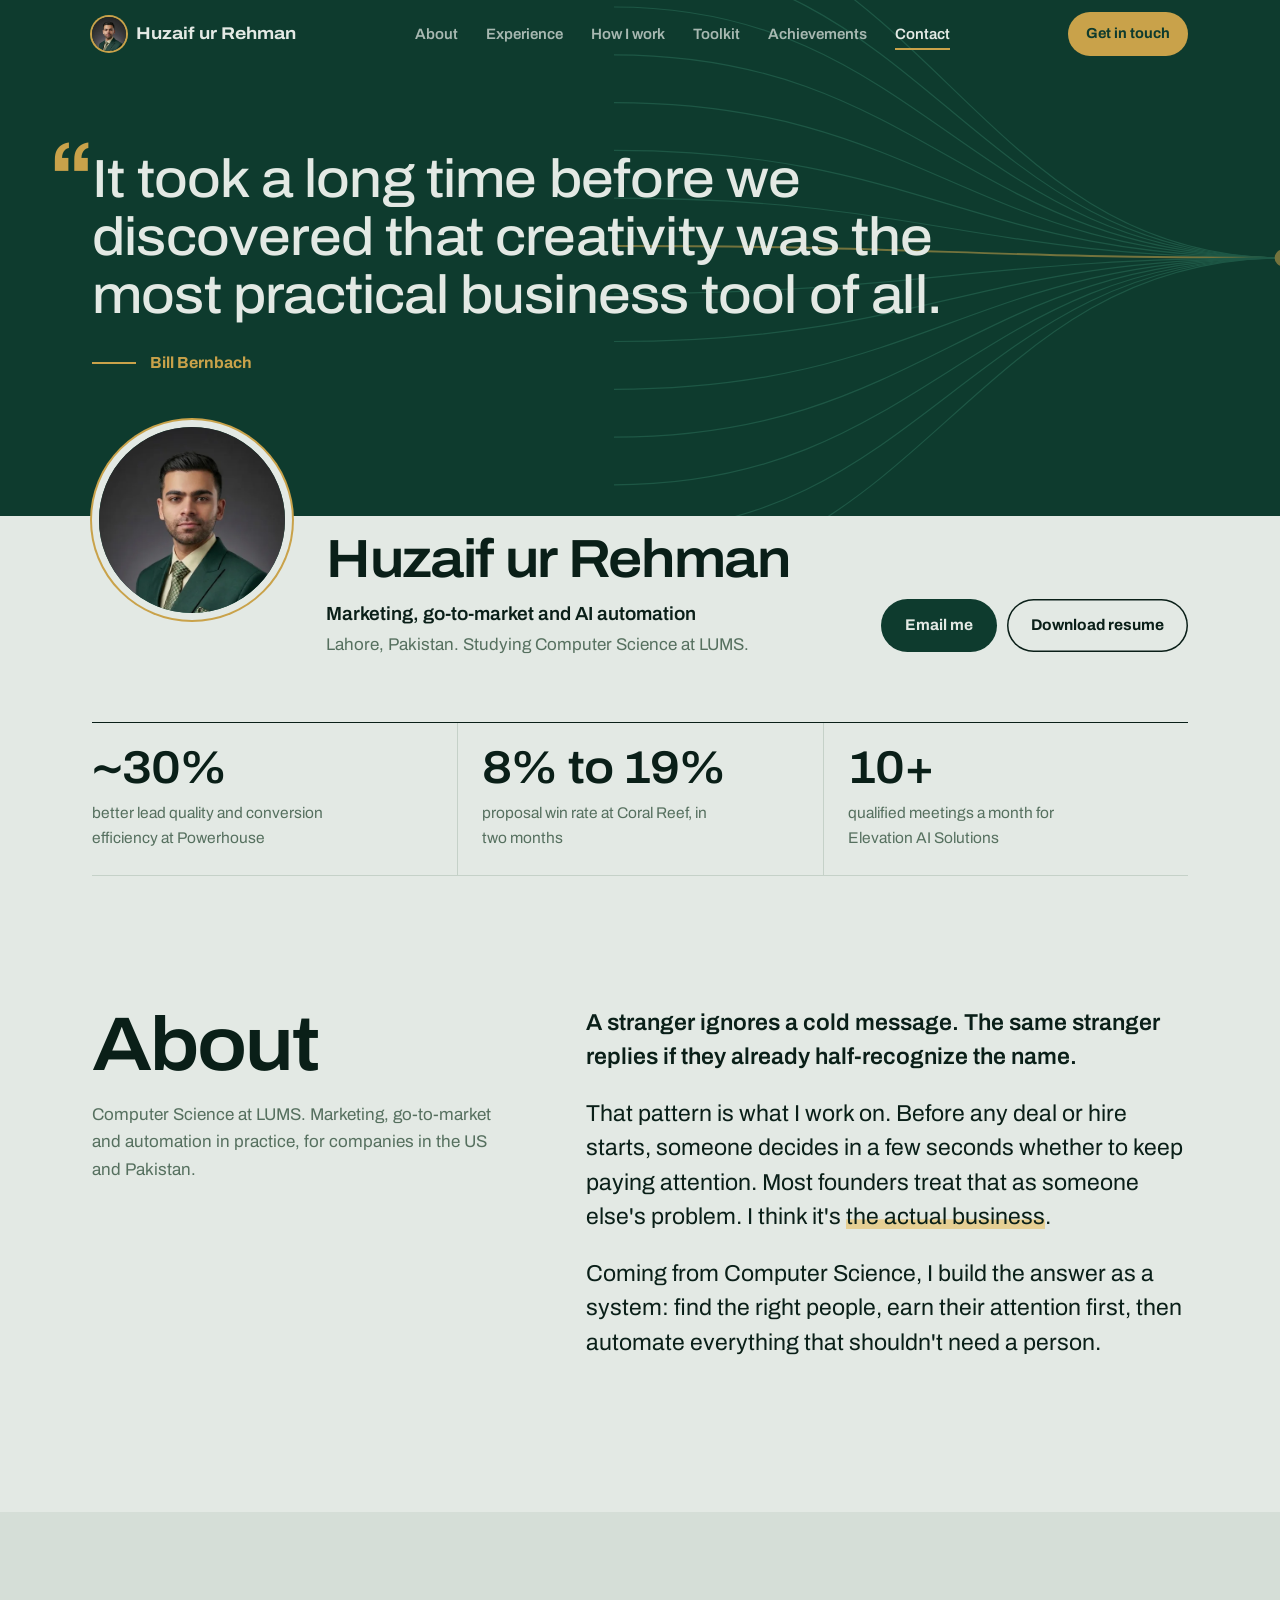
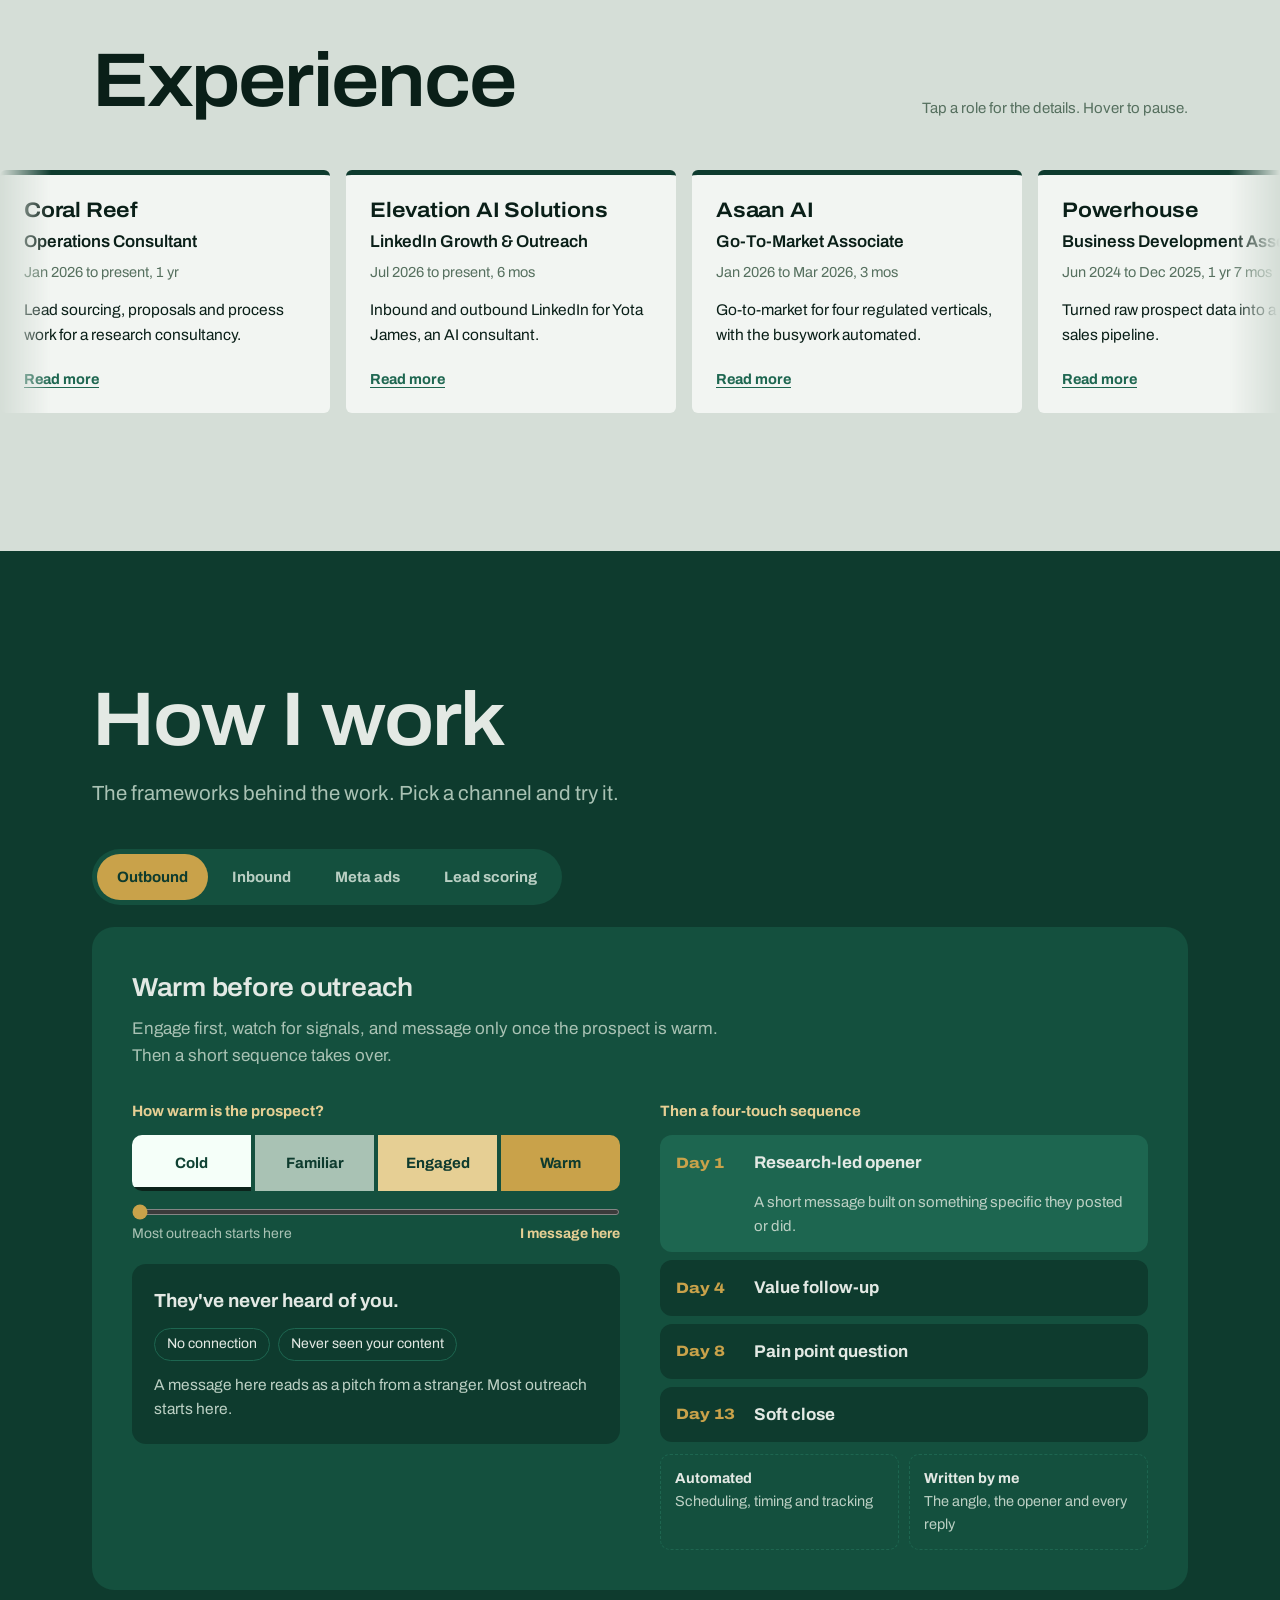
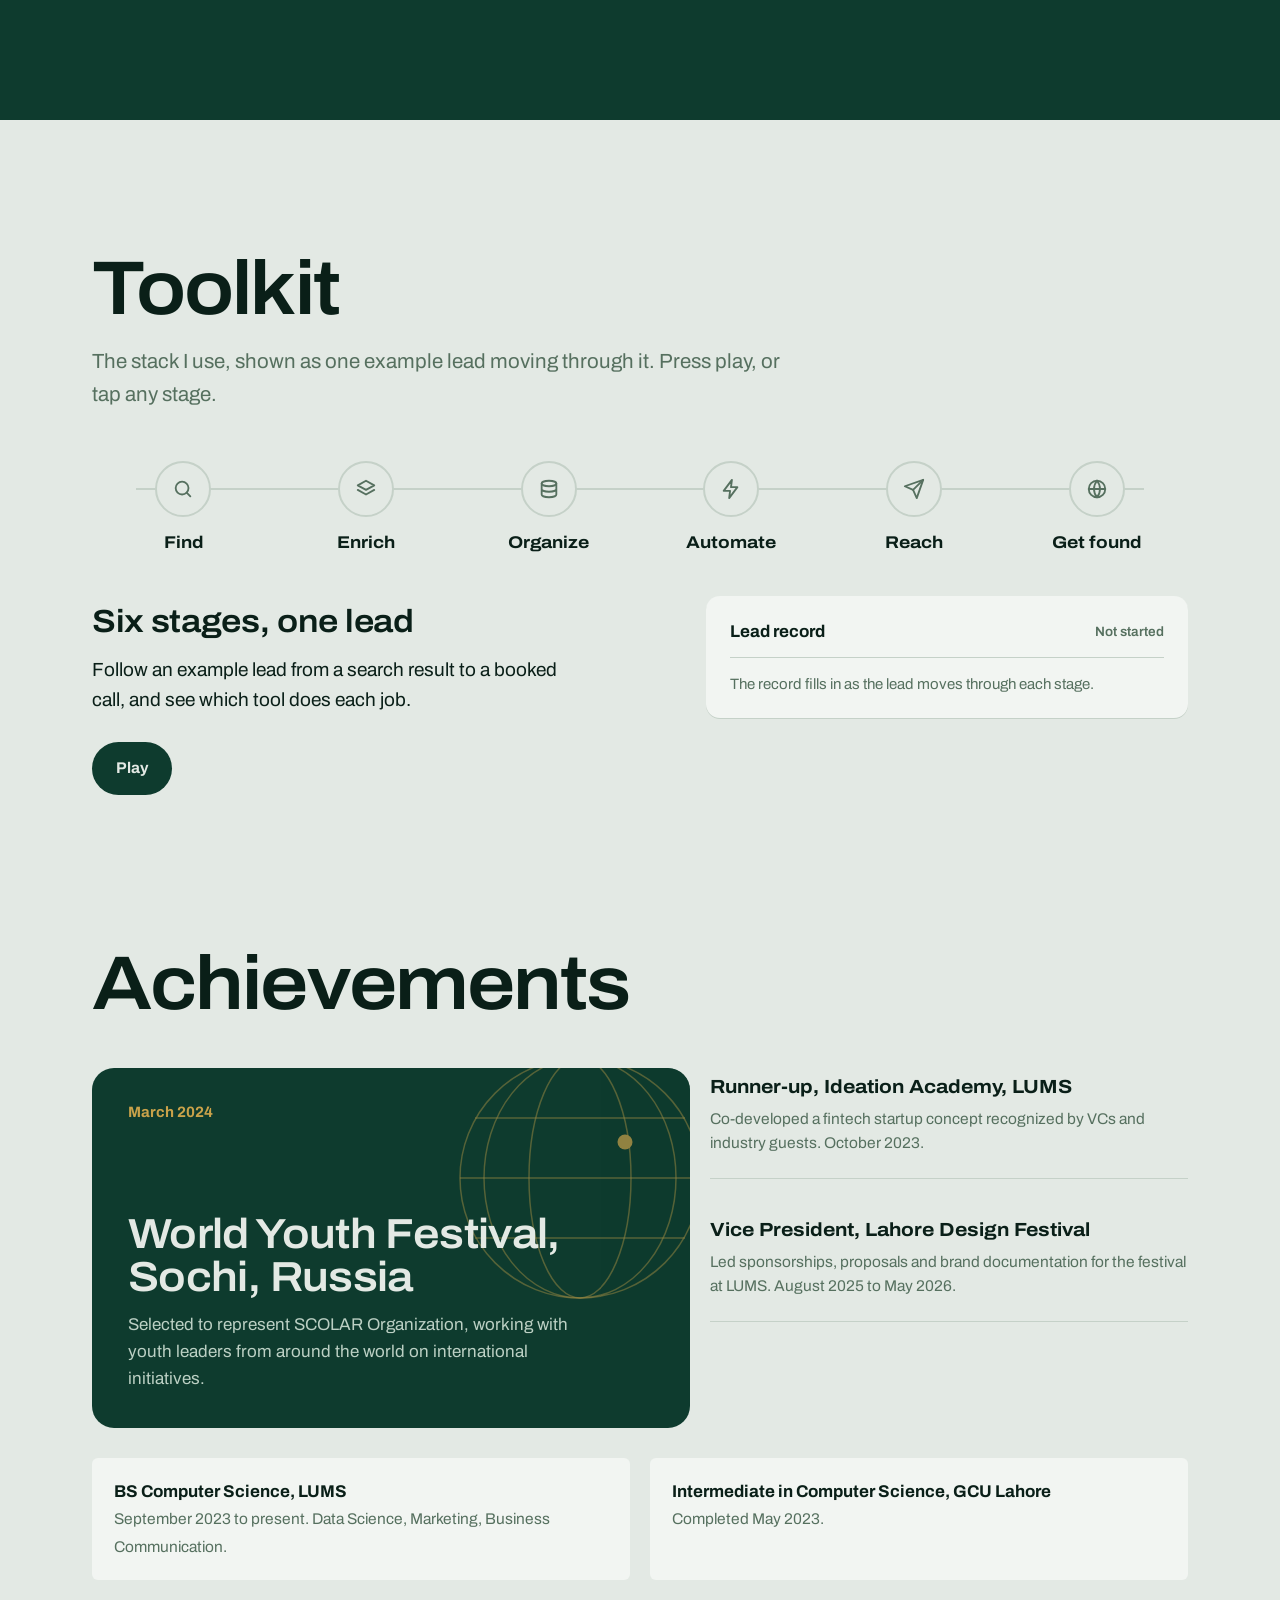
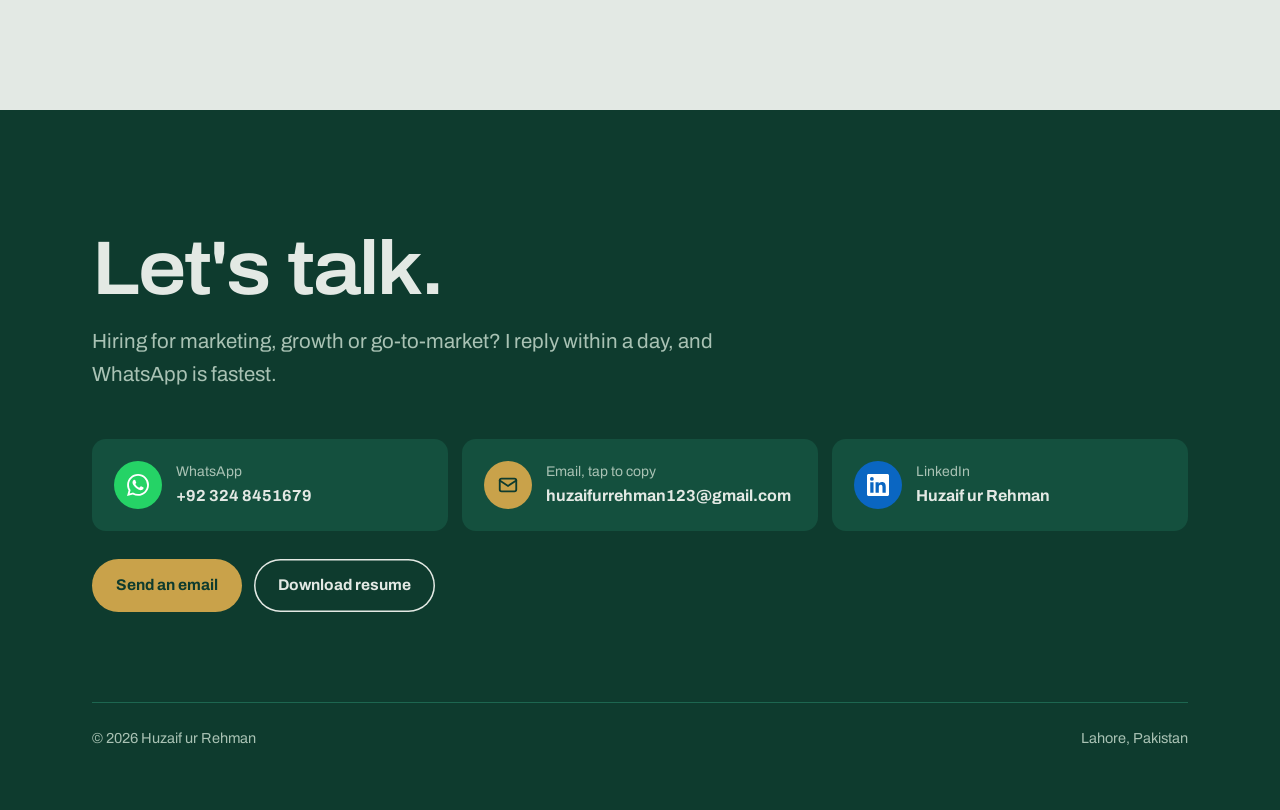
==== index.html @ 82f16cc7 "Softer headings, wider photo crop with full-size view, name the client Co-Authored-By: Claude Opus 5" ====
<!DOCTYPE html>
<html lang="en">
<head>
<meta charset="utf-8">
<meta name="viewport" content="width=device-width,initial-scale=1">
<title>Huzaif ur Rehman | Marketing, go-to-market and AI automation</title>
<meta name="description" content="Huzaif ur Rehman works on marketing, go-to-market and AI automation: outbound and inbound LinkedIn, Meta ads, lead scoring and pipelines with Apollo, Salesforce, n8n and GoHighLevel. CS student at LUMS.">
<meta name="author" content="Huzaif ur Rehman">
<meta name="robots" content="index,follow,max-image-preview:large">
<meta name="theme-color" content="#0e3b2e">
<link rel="canonical" href="https://huzaifurrehman.vercel.app/">
<meta property="og:type" content="profile">
<meta property="og:url" content="https://huzaifurrehman.vercel.app/">
<meta property="og:title" content="Huzaif ur Rehman | Marketing, go-to-market and AI automation">
<meta property="og:description" content="I find the gaps in how companies win attention, then build the systems and automations that close them.">
<meta property="og:image" content="https://huzaifurrehman.vercel.app/assets/og.jpg">
<meta property="og:image:width" content="1200"><meta property="og:image:height" content="630">
<meta name="twitter:card" content="summary_large_image">
<link rel="icon" href="assets/favicon.png">
<link rel="apple-touch-icon" href="assets/favicon.png">
<link rel="preload" href="assets/fonts/archivo.woff2" as="font" type="font/woff2" crossorigin>
<link rel="stylesheet" href="assets/site.css?v=387828">
<script type="application/ld+json">{"@context":"https://schema.org","@graph":[{"@type":"Person","@id":"https://huzaifurrehman.vercel.app/#me","name":"Huzaif ur Rehman","url":"https://huzaifurrehman.vercel.app/","image":"https://huzaifurrehman.vercel.app/assets/photo.webp","jobTitle":"Marketing and go-to-market","description":"Marketing, go-to-market and AI automation: outbound and inbound LinkedIn, Meta ads, lead scoring and pipeline automation.","email":"mailto:huzaifurrehman123@gmail.com","telephone":"+923248451679","address":{"@type":"PostalAddress","addressLocality":"Lahore","addressCountry":"PK"},"alumniOf":[{"@type":"CollegeOrUniversity","name":"Lahore University of Management Sciences (LUMS)"},{"@type":"CollegeOrUniversity","name":"Government College University, Lahore"}],"knowsAbout":["Go-to-market strategy","Demand generation","Lead generation","Lead scoring","ICP definition","Marketing automation","n8n","Salesforce","Apollo","GoHighLevel","LinkedIn Sales Navigator","Meta Ads","SEO","Generative engine optimization"],"sameAs":["https://www.linkedin.com/in/huzaif-ur-rehman-633692287"]},{"@type":"ProfilePage","@id":"https://huzaifurrehman.vercel.app/#page","url":"https://huzaifurrehman.vercel.app/","name":"Huzaif ur Rehman | Marketing, go-to-market and AI automation","mainEntity":{"@id":"https://huzaifurrehman.vercel.app/#me"}}]}</script>
</head>
<body>

<nav class="nav" id="nav">
  <div class="wrap">
    <a href="#top" class="me"><img src="assets/photo.webp" width="34" height="34" alt="">Huzaif ur Rehman</a>
    <ul id="menu">
      <li><a href="#about">About</a></li>
      <li><a href="#experience">Experience</a></li>
      <li><a href="#how">How I work</a></li>
      <li><a href="#toolkit">Toolkit</a></li>
      <li><a href="#achievements">Achievements</a></li>
      <li><a href="#contact">Contact</a></li>
    </ul>
    <a class="btn b-brass ncta" href="#contact">Get in touch</a>
    <button class="burger" id="burger" aria-label="Open menu" aria-expanded="false"><i></i><i></i><i></i></button>
  </div>
</nav>

<header id="top">
  <div class="band">
    <svg class="lines" viewBox="0 0 600 600" preserveAspectRatio="xMaxYMid slice" aria-hidden="true"><path d="M0 10 C 260 10, 300 300, 560 300" stroke="#2b6f59" stroke-width="1" fill="none"/><path d="M0 50 C 260 50, 300 300, 560 300" stroke="#2b6f59" stroke-width="1" fill="none"/><path d="M0 90 C 260 90, 300 300, 560 300" stroke="#2b6f59" stroke-width="1" fill="none"/><path d="M0 130 C 260 130, 300 300, 560 300" stroke="#2b6f59" stroke-width="1" fill="none"/><path d="M0 170 C 260 170, 300 300, 560 300" stroke="#2b6f59" stroke-width="1" fill="none"/><path d="M0 210 C 260 210, 300 300, 560 300" stroke="#2b6f59" stroke-width="1" fill="none"/><path d="M0 250 C 260 250, 300 300, 560 300" stroke="#2b6f59" stroke-width="1" fill="none"/><path d="M0 290 C 260 290, 300 300, 560 300" stroke="#c9a24a" stroke-width="1.6" fill="none"/><path d="M0 330 C 260 330, 300 300, 560 300" stroke="#2b6f59" stroke-width="1" fill="none"/><path d="M0 370 C 260 370, 300 300, 560 300" stroke="#2b6f59" stroke-width="1" fill="none"/><path d="M0 410 C 260 410, 300 300, 560 300" stroke="#2b6f59" stroke-width="1" fill="none"/><path d="M0 450 C 260 450, 300 300, 560 300" stroke="#2b6f59" stroke-width="1" fill="none"/><path d="M0 490 C 260 490, 300 300, 560 300" stroke="#2b6f59" stroke-width="1" fill="none"/><path d="M0 530 C 260 530, 300 300, 560 300" stroke="#2b6f59" stroke-width="1" fill="none"/><path d="M0 570 C 260 570, 300 300, 560 300" stroke="#2b6f59" stroke-width="1" fill="none"/><circle cx="560" cy="300" r="7" fill="#c9a24a"/></svg>
    <div class="wrap">
      <blockquote class="quote load"><span class="mk" aria-hidden="true">&ldquo;</span><p>It took a long time before we discovered that creativity was the most practical business tool of all.</p><cite>Bill Bernbach</cite></blockquote>
    </div>
  </div>
  <div class="wrap">
    <div class="who">
      <button class="ph load l2" id="phBtn" aria-label="View full photo"><img src="assets/photo.webp" width="200" height="200" alt="Huzaif ur Rehman" fetchpriority="high"></button>
      <div class="id load l3">
        <h1 class="wide">Huzaif ur Rehman</h1>
        <div class="role">Marketing, go-to-market and AI automation</div>
        <div class="loc">Lahore, Pakistan. Studying Computer Science at LUMS.</div>
      </div>
      <div class="act load l4">
        <a class="btn b-green" href="#contact">Email me</a>
        <a class="btn b-line" href="assets/Huzaif_ur_Rehman_Resume.pdf" target="_blank" rel="noopener">Download resume</a>
      </div>
    </div>
    <div class="proof load l4">
      <div><b>~30%</b><span>better lead quality and conversion efficiency at Powerhouse</span></div>
      <div><b>8% to 19%</b><span>proposal win rate at Coral Reef, in two months</span></div>
      <div><b>10+</b><span>qualified meetings a month for Elevation AI Solutions</span></div>
    </div>
  </div>
</header>

<section class="sec" id="about">
  <div class="wrap about">
    <div>
      <h2 class="wide">About</h2>
      <p class="bg">Computer Science at LUMS. Marketing, go-to-market and automation in practice, for companies in the US and Pakistan.</p>
    </div>
    <div class="txt">
      <p>A stranger ignores a cold message. The same stranger replies if they already half-recognize the name.</p>
      <p>That pattern is what I work on. Before any deal or hire starts, someone decides in a few seconds whether to keep paying attention. Most founders treat that as someone else's problem. I think it's <mark>the actual business</mark>.</p>
      <p>Coming from Computer Science, I build the answer as a system: find the right people, earn their attention first, then automate everything that shouldn't need a person.</p>
    </div>
  </div>
</section>

<section class="sec" id="experience" style="background:var(--mint2)">
  <div class="wrap exhead">
    <h2 class="wide">Experience</h2>
    <p class="hint">Tap a role for the details. Hover to pause.</p>
  </div>
  <div class="rail" id="rail"><div class="track"><!--gen:roles--><button class="job" data-role="coral"><span class="org">Coral Reef</span><span class="r">Operations Consultant</span><span class="d">Jan 2026 to present</span><p>Lead sourcing, proposals and process work for a research consultancy.</p><span class="open">Read more</span></button><button class="job" data-role="yota"><span class="org">Elevation AI Solutions</span><span class="r">LinkedIn Growth &amp; Outreach</span><span class="d">Jul 2026 to present</span><p>Inbound and outbound LinkedIn for Yota James, an AI consultant.</p><span class="open">Read more</span></button><button class="job" data-role="asaan"><span class="org">Asaan AI</span><span class="r">Go-To-Market Associate</span><span class="d">Jan 2026 to Mar 2026</span><p>Go-to-market for four regulated verticals, with the busywork automated.</p><span class="open">Read more</span></button><button class="job" data-role="powerhouse"><span class="org">Powerhouse</span><span class="r">Business Development Associate</span><span class="d">Jun 2024 to Dec 2025</span><p>Turned raw prospect data into a qualified sales pipeline.</p><span class="open">Read more</span></button><button class="job" data-role="maped"><span class="org">MAPED_PK</span><span class="r">Social Media &amp; Meta Ads</span><span class="d">Jul 2025 to Dec 2025</span><p>Content, social profiles and Meta ads for an education consultancy.</p><span class="open">Read more</span></button><!--/gen:roles--></div></div>
</section>

<section class="sec how" id="how">
  <div class="wrap">
    <h2 class="wide">How I work</h2>
    <p class="lead">The frameworks behind the work. Pick a channel and try it.</p>
    <div class="modes" role="tablist" id="modes">
      <button role="tab" aria-selected="true" data-p="out">Outbound</button>
      <button role="tab" aria-selected="false" data-p="in">Inbound</button>
      <button role="tab" aria-selected="false" data-p="ads">Meta ads</button>
      <button role="tab" aria-selected="false" data-p="score">Lead scoring</button>
    </div>
    <div class="stage">
      <div class="pane on" id="p-out" role="tabpanel">
        <h3>Warm before outreach</h3>
        <p class="intro">Engage first, watch for signals, and message only once the prospect is warm. Then a short sequence takes over.</p>
        <div class="cols">
          <div>
            <div class="lbl">How warm is the prospect?</div>
            <div class="temp" id="temp"></div>
            <input type="range" min="0" max="3" step="1" value="0" id="tempR" aria-label="Prospect temperature">
            <div class="scale"><span>Most outreach starts here</span><b>I message here</b></div>
            <div class="box" id="tempBox" style="margin-top:18px"></div>
          </div>
          <div>
            <div class="lbl">Then a four-touch sequence</div>
            <div class="seq" id="seq"></div>
            <div class="split"><div><b>Automated</b>Scheduling, timing and tracking</div><div><b>Written by me</b>The angle, the opener and every reply</div></div>
          </div>
        </div>
      </div>
      <div class="pane" id="p-in" role="tabpanel">
        <h3>Content that does a job</h3>
        <p class="intro">Every post names a problem, proves expertise or shows a result, and moves a reader one step closer to a conversation.</p>
        <div class="cols">
          <div>
            <div class="lbl">The weekly content mix</div>
            <div class="mix"><div class="donut" id="donut"></div><div class="legend" id="legend"></div></div>
            <div class="box" id="mixBox" style="margin-top:18px"></div>
          </div>
          <div>
            <div class="lbl">Where each post moves people</div>
            <div class="funnel" id="funnel"></div>
            <div class="box" id="funBox" style="margin-top:18px"></div>
          </div>
        </div>
      </div>
      <div class="pane" id="p-ads" role="tabpanel">
        <h3>A four-stage ads funnel</h3>
        <p class="intro">Each stage gets its own audience, creative and number to watch. The last stage feeds what works back into the first.</p>
        <div class="ads" id="ads"></div>
        <div class="adgrid" id="adgrid"></div>
        <p class="loopnote">AI tools write and vary the creative; the numbers decide which version gets the budget.</p>
      </div>
      <div class="pane" id="p-score" role="tabpanel">
        <h3>Score every lead before reaching out</h3>
        <p class="intro">Switch the signals on or off for a lead. The score decides what happens next, and an n8n workflow does the routing.</p>
        <div class="cols">
          <div class="sig" id="sig"></div>
          <div class="meter">
            <svg class="gauge" viewBox="0 0 260 140" aria-hidden="true"><path d="M20 130 A110 110 0 0 1 240 130" stroke="#1d6650"/><path id="gfg" class="fg" d="M20 130 A110 110 0 0 1 240 130" stroke="#c9a24a"/></svg>
            <div class="num" id="score">0</div><div class="of">out of 100</div>
            <div class="route" id="route"></div>
          </div>
        </div>
      </div>
    </div>
  </div>
</section>

<section class="sec" id="toolkit">
  <div class="wrap">
    <h2 class="wide">Toolkit</h2>
    <p class="lead">The stack I use, shown as one example lead moving through it. Press play, or tap any stage.</p>
    <div class="stack">
      <div class="line"><i id="sline"></i></div><div class="dot" id="sdot"></div>
      <div class="nodes" id="nodes"></div>
    </div>
    <div class="tkpanel">
      <div class="tkinfo" id="tkinfo"></div>
      <div class="record" aria-live="polite"><div class="h">Lead record <span id="rstep">Not started</span></div><div id="rec"></div></div>
    </div>
  </div>
</section>

<section class="sec" id="achievements" style="padding-top:20px">
  <div class="wrap">
    <h2 class="wide">Achievements</h2>
    <div class="ach">
      <div class="wyf">
        <svg viewBox="0 0 200 200" aria-hidden="true"><g fill="none" stroke="#c9a24a" stroke-opacity=".55"><circle cx="100" cy="100" r="80"/><ellipse cx="100" cy="100" rx="34" ry="80"/><ellipse cx="100" cy="100" rx="64" ry="80"/><path d="M20 100h160M30 60h140M30 140h140"/></g><circle cx="130" cy="76" r="5" fill="#c9a24a"/></svg>
        <small>March 2024</small>
        <h3>World Youth Festival, Sochi, Russia</h3>
        <p>Selected to represent SCOLAR Organization, working with youth leaders from around the world on international initiatives.</p>
      </div>
      <div class="alist">
        <div><b>Runner-up, Ideation Academy, LUMS</b><span>Co-developed a fintech startup concept recognized by VCs and industry guests. October 2023.</span></div>
        <div><b>Vice President, Lahore Design Festival</b><span>Led sponsorships, proposals and brand documentation for the festival at LUMS. August 2025 to May 2026.</span></div>
      </div>
    </div>
    <div class="edu">
      <div><b>BS Computer Science, LUMS</b><span>September 2023 to present. Data Science, Marketing, Business Communication.</span></div>
      <div><b>Intermediate in Computer Science, GCU Lahore</b><span>Completed May 2023.</span></div>
    </div>
  </div>
</section>

<section class="contact" id="contact">
  <div class="wrap">
    <h2 class="wide">Let's talk.</h2>
    <p class="lead">Hiring for marketing, growth or go-to-market? I reply within a day, and WhatsApp is fastest.</p>
    <div class="ways">
      <a class="way" href="https://wa.me/923248451679?text=Hi%20Huzaif%2C%20I%20came%20across%20your%20portfolio%20and%20would%20like%20to%20talk." target="_blank" rel="noopener"><div class="ic" style="background:#25D366"><svg viewBox="0 0 24 24" aria-hidden="true"><path fill="#fff" d="M17.472 14.382c-.297-.149-1.758-.867-2.03-.967-.273-.099-.471-.148-.67.15-.197.297-.767.966-.94 1.164-.173.199-.347.223-.644.075-.297-.15-1.255-.463-2.39-1.475-.883-.788-1.48-1.761-1.653-2.059-.173-.297-.018-.458.13-.606.134-.133.298-.347.446-.52.149-.174.198-.298.298-.497.099-.198.05-.371-.025-.52-.075-.149-.669-1.612-.916-2.207-.242-.579-.487-.5-.669-.51-.173-.008-.371-.01-.57-.01-.198 0-.52.074-.792.372-.272.297-1.04 1.016-1.04 2.479 0 1.462 1.065 2.875 1.213 3.074.149.198 2.096 3.2 5.077 4.487.709.306 1.262.489 1.694.625.712.227 1.36.195 1.871.118.571-.085 1.758-.719 2.006-1.413.248-.694.248-1.289.173-1.413-.074-.124-.272-.198-.57-.347m-5.421 7.403h-.004a9.87 9.87 0 01-5.031-1.378l-.361-.214-3.741.982.998-3.648-.235-.374a9.86 9.86 0 01-1.51-5.26c.001-5.45 4.436-9.884 9.888-9.884 2.64 0 5.122 1.03 6.988 2.898a9.825 9.825 0 012.893 6.994c-.003 5.45-4.437 9.884-9.885 9.884m8.413-18.297A11.815 11.815 0 0012.05 0C5.495 0 .16 5.335.157 11.892c0 2.096.547 4.142 1.588 5.945L.057 24l6.305-1.654a11.882 11.882 0 005.683 1.448h.005c6.554 0 11.89-5.335 11.893-11.893a11.821 11.821 0 00-3.48-8.413Z"/></svg></div><div><span>WhatsApp</span><b>+92 324 8451679</b></div></a>
      <button class="way" id="copyEmail"><div class="ic" style="background:var(--brass)"><svg viewBox="0 0 24 24" fill="none" stroke="#0e3b2e" stroke-width="2" stroke-linecap="round"><rect x="3" y="5" width="18" height="14" rx="2"/><path d="m3 7 9 6 9-6"/></svg></div><div><span>Email, tap to copy</span><b>huzaifurrehman123@gmail.com</b></div></button>
      <a class="way" href="https://www.linkedin.com/in/huzaif-ur-rehman-633692287" target="_blank" rel="noopener"><div class="ic" style="background:#0a66c2"><svg viewBox="0 0 24 24" aria-hidden="true"><path fill="#fff" d="M20.45 20.45h-3.56v-5.57c0-1.33-.02-3.04-1.85-3.04-1.85 0-2.14 1.45-2.14 2.94v5.67H9.35V9h3.41v1.56h.05c.48-.9 1.64-1.85 3.37-1.85 3.6 0 4.27 2.37 4.27 5.46v6.28zM5.34 7.43a2.06 2.06 0 1 1 0-4.13 2.06 2.06 0 0 1 0 4.13zM7.12 20.45H3.56V9h3.56v11.45zM22.22 0H1.77C.79 0 0 .77 0 1.73v20.54C0 23.23.79 24 1.77 24h20.45c.98 0 1.78-.77 1.78-1.73V1.73C24 .77 23.2 0 22.22 0z"/></svg></div><div><span>LinkedIn</span><b>Huzaif ur Rehman</b></div></a>
    </div>
    <div class="cfoot"><a class="btn b-brass" href="mailto:huzaifurrehman123@gmail.com">Send an email</a><a class="btn b-line" href="assets/Huzaif_ur_Rehman_Resume.pdf" target="_blank" rel="noopener">Download resume</a></div>
    <footer><span>&copy; <span id="yr">2026</span> Huzaif ur Rehman</span><span>Lahore, Pakistan</span></footer>
  </div>
</section>

<div class="modal" id="modal" role="dialog" aria-modal="true" aria-label="Role details"><div class="mbox"><button class="x" aria-label="Close">&times;</button><div id="mbody"></div></div></div>
<div class="lb" id="lb" role="dialog" aria-modal="true" aria-label="Photo of Huzaif ur Rehman"><button class="x" aria-label="Close photo">&times;</button><img alt="Huzaif ur Rehman" width="720" height="1191"></div>
<div class="toast" id="toast" role="status">Email copied</div>

<script src="assets/data.js?v=387828" defer></script>
<script src="assets/site.js?v=387828" defer></script>
</body>
</html>
---- assets/site.css ----
@font-face{font-family:Archivo;font-style:normal;font-weight:100 900;font-stretch:62% 125%;font-display:swap;src:url(fonts/archivo.woff2) format('woff2')}
:root{
  --green:#0e3b2e;--green2:#14503e;--green3:#1d6650;--brass:#c9a24a;--brass2:#e6cf94;
  --mint:#e3e9e4;--mint2:#d5ded7;--paper:#f2f5f2;--ink:#0a1f18;--moss:#56705f;--line:#c5d1c8;
  --wide:110%;--ease:cubic-bezier(.22,.7,.2,1);
}
*{box-sizing:border-box;margin:0;padding:0}
html{scroll-behavior:smooth}
html,body{overflow-x:clip}
body{font-family:Archivo,system-ui,sans-serif;font-stretch:100%;background:var(--mint);color:var(--ink);font-size:17px;line-height:1.6;-webkit-font-smoothing:antialiased}
img{display:block;max-width:100%}
a{color:inherit}
button{font:inherit;color:inherit;background:none;border:0;cursor:pointer}
:focus-visible{outline:2px solid var(--brass);outline-offset:3px;border-radius:4px}
.wrap{max-width:1160px;margin:0 auto;padding:0 32px}
.wide{font-stretch:var(--wide);font-weight:620;letter-spacing:-.025em;line-height:1.02}
h2.wide{font-size:clamp(40px,6vw,76px)}
.lead{font-size:clamp(18px,1.6vw,21px);color:var(--moss);max-width:60ch;margin-top:18px}
.btn{display:inline-flex;align-items:center;gap:10px;padding:14px 24px;border-radius:999px;font-weight:700;font-size:15.5px;text-decoration:none;transition:background .2s,color .2s,transform .2s}
.btn:active{transform:scale(.98)}
.btn svg{width:18px;height:18px}
.b-brass{background:var(--brass);color:var(--green)}
.b-brass:hover{background:var(--brass2)}
.b-green{background:var(--green);color:var(--mint)}
.b-green:hover{background:var(--green3)}
.b-line{box-shadow:inset 0 0 0 1.5px currentColor}
.b-line:hover{background:var(--ink);color:var(--mint);box-shadow:none}

/* nav */
.nav{position:fixed;inset:0 0 auto;z-index:40;transition:background .3s,box-shadow .3s}
.nav .wrap{display:flex;align-items:center;justify-content:space-between;height:68px;gap:20px}
.me{display:flex;align-items:center;gap:10px;font-weight:700;text-decoration:none;color:var(--mint);font-stretch:112%}
.me img{width:34px;height:34px;border-radius:50%;box-shadow:0 0 0 2px var(--brass)}
.nav ul{display:flex;gap:28px;list-style:none}
.nav ul a{text-decoration:none;font-size:15px;font-weight:600;color:rgba(227,233,228,.72);padding:6px 0;border-bottom:2px solid transparent;transition:color .2s,border-color .2s}
.nav ul a:hover{color:var(--mint)}
.nav ul a.on{color:var(--mint);border-color:var(--brass)}
.nav .btn{padding:10px 18px;font-size:14.5px}
.nav.solid{background:rgba(227,233,228,.94);backdrop-filter:blur(10px);box-shadow:0 1px 0 var(--line)}
.nav.solid .me{color:var(--ink)}
.nav.solid ul a{color:var(--moss)}
.nav.solid ul a:hover,.nav.solid ul a.on{color:var(--ink)}
.nav.solid ul a.on{border-color:var(--green)}
.burger{display:none;width:44px;height:44px;flex-direction:column;align-items:center;justify-content:center;gap:5px}
.burger i{width:22px;height:2px;background:var(--mint);transition:.3s}
.nav.solid .burger i{background:var(--ink)}

/* hero */
.band{background:var(--green);color:var(--mint);position:relative;overflow:hidden;padding:150px 0 140px}
.band svg.lines{position:absolute;right:-4%;top:0;height:100%;width:56%;opacity:.55}
.quote{position:relative;max-width:900px}
.quote .mk{position:absolute;left:-.48em;top:-.22em;color:var(--brass);font-size:clamp(64px,7vw,112px);line-height:1;font-weight:700;font-stretch:110%}
.quote p{font-stretch:108%;font-weight:480;font-size:clamp(28px,4.2vw,54px);line-height:1.08;letter-spacing:-.015em}
.quote cite{display:flex;align-items:center;gap:14px;font-style:normal;color:var(--brass);font-weight:700;margin-top:26px;font-size:16px}
.quote cite:before{content:"";width:44px;height:2px;background:var(--brass)}
.who{display:grid;grid-template-columns:auto 1fr auto;gap:34px;align-items:end;margin-top:-96px;position:relative}
.who .id{padding-top:112px}
.ph{align-self:start;cursor:zoom-in;padding:0;transition:transform .25s var(--ease);width:200px;height:200px;border-radius:50%;border:7px solid var(--mint);box-shadow:0 0 0 2px var(--brass);overflow:hidden;background:var(--green2)}
.ph img{width:100%;height:100%;object-fit:cover}
.who h1{font-size:clamp(36px,4.2vw,58px)}
@media (min-width:981px){.who h1{white-space:nowrap}}
.who .role{font-size:19px;font-weight:600;margin-top:12px}
.who .loc{color:var(--moss);margin-top:2px}
.who .act{display:flex;gap:10px;flex-wrap:wrap;padding-bottom:6px}
.proof{display:grid;grid-template-columns:repeat(3,1fr);margin-top:64px;border-top:1.5px solid var(--ink);border-bottom:1px solid var(--line)}
.proof div{padding:22px 24px 24px 0}
.proof div+div{padding-left:24px;border-left:1px solid var(--line)}
.proof b{display:block;font-stretch:var(--wide);font-weight:600;font-size:clamp(32px,3.6vw,46px);line-height:1;letter-spacing:-.02em}
.proof span{display:block;margin-top:10px;color:var(--moss);font-size:15.5px;max-width:28ch}

.load{animation:load .9s var(--ease) both}
.load.l2{animation-delay:.12s}.load.l3{animation-delay:.24s}.load.l4{animation-delay:.36s}
@keyframes load{from{opacity:0;transform:translateY(14px)}}

/* sections */
.sec{padding:130px 0}
.about{display:grid;grid-template-columns:5fr 7fr;gap:64px;align-items:start}
.about .txt p{font-size:clamp(19px,1.8vw,23px);line-height:1.5;margin-bottom:22px;max-width:56ch}
.about .txt p:first-child{font-weight:600}
.about .txt mark{background:none;color:inherit;box-shadow:inset 0 -.42em 0 var(--brass2)}
.about .bg{color:var(--moss);font-size:17px;margin-top:18px;max-width:40ch}

/* experience */
.exhead{display:flex;justify-content:space-between;align-items:end;gap:24px;flex-wrap:wrap}
.hint{font-size:15px;color:var(--moss)}
.rail{margin-top:46px;overflow:hidden;mask-image:linear-gradient(90deg,transparent,#000 4%,#000 96%,transparent)}
.rail .track{display:flex;gap:16px;width:max-content;padding:4px 0 8px;animation:slide 60s linear infinite}
.rail:hover .track,.rail.paused .track{animation-play-state:paused}
@keyframes slide{to{transform:translateX(calc(-50% - 8px))}}
.job{width:330px;flex:none;text-align:left;background:var(--paper);border-radius:6px;padding:24px 24px 22px;border-top:5px solid var(--green);display:flex;flex-direction:column;gap:6px;transition:border-color .2s,background .2s}
.job:hover{border-color:var(--brass);background:#fff}
.job .org{font-stretch:var(--wide);font-weight:650;font-size:21px;letter-spacing:-.01em;line-height:1.1}
.job .r{font-weight:600}
.job .d{color:var(--moss);font-size:14.5px}
.job p{font-size:15.5px;margin-top:8px}
.job .open{margin-top:auto;padding-top:14px;font-weight:700;font-size:14.5px;color:var(--green3);text-decoration:underline;text-underline-offset:3px}

/* how I work */
.how{background:var(--green);color:var(--mint)}
.how .lead{color:#a9c2b4}
.modes{display:inline-flex;flex-wrap:wrap;gap:4px;margin-top:40px;background:var(--green2);padding:5px;border-radius:999px}
.modes button{padding:11px 20px;border-radius:999px;font-weight:700;font-size:15px;color:#b9cfc3;transition:background .2s,color .2s}
.modes button:hover{color:var(--mint)}
.modes button[aria-selected=true]{background:var(--brass);color:var(--green)}
.stage{margin-top:22px;background:var(--green2);border-radius:22px;padding:40px;min-height:520px}
.pane{display:none}
.pane.on{display:block;animation:pane .4s var(--ease)}
@keyframes pane{from{opacity:0;transform:translateY(8px)}}
.pane h3{font-stretch:106%;font-weight:620;font-size:26px;letter-spacing:-.01em}
.pane .intro{color:#a9c2b4;max-width:60ch;margin-top:6px}
.cols{display:grid;grid-template-columns:1fr 1fr;gap:40px;margin-top:30px;align-items:start}
.lbl{font-weight:700;font-size:15px;color:var(--brass2);margin-bottom:12px}
.box{background:var(--green);border-radius:14px;padding:22px}
.box h4{font-size:19px;font-weight:700}
.box p{color:#bcd0c4;font-size:15.5px;margin-top:6px}
.tags{display:flex;flex-wrap:wrap;gap:8px;margin-top:12px}
.tags span{font-size:14px;border:1px solid var(--green3);border-radius:999px;padding:4px 12px}
/* temperature */
.temp{display:grid;grid-template-columns:repeat(4,1fr);gap:4px;border-radius:10px;overflow:hidden}
.temp button{padding:16px 6px;font-weight:700;font-size:15px;color:var(--green);transition:filter .2s,transform .2s}
.temp button[aria-pressed=true]{filter:brightness(1.12);box-shadow:inset 0 -4px 0 var(--ink)}
input[type=range]{width:100%;accent-color:var(--brass);margin:18px 0 6px;height:6px;cursor:pointer}
.scale{display:flex;justify-content:space-between;font-size:14px;color:#a9c2b4}
.scale b{color:var(--brass2)}
/* sequence */
.seq{display:grid;gap:8px}
.seq button{display:grid;grid-template-columns:64px 1fr;gap:14px;align-items:center;text-align:left;padding:14px 16px;border-radius:12px;background:var(--green);transition:background .2s}
.seq button span{font-weight:800;font-stretch:115%;color:var(--brass);font-size:15px}
.seq button b{font-weight:700}
.seq button em{display:none;font-style:normal;color:#bcd0c4;font-size:15px;grid-column:2}
.seq button[aria-expanded=true]{background:var(--green3)}
.seq button[aria-expanded=true] em{display:block}
.split{display:grid;grid-template-columns:1fr 1fr;gap:10px;margin-top:12px;font-size:14.5px;color:#bcd0c4}
.split div{border:1px dashed var(--green3);border-radius:10px;padding:12px 14px}
.split b{display:block;color:var(--mint)}
/* donut */
.mix{display:flex;gap:30px;align-items:center}
.donut{flex:none;width:220px;height:220px;position:relative}
.donut svg{width:100%;height:100%;transform:rotate(-90deg)}
.donut circle.s{cursor:pointer;transition:stroke-width .25s}
.donut circle.s.on{stroke-width:30}
.donut .mid{position:absolute;inset:0;display:flex;flex-direction:column;align-items:center;justify-content:center;text-align:center;pointer-events:none}
.donut .mid b{font-stretch:var(--wide);font-weight:600;font-size:40px;line-height:1}
.donut .mid span{font-size:14px;color:#bcd0c4;margin-top:4px;max-width:12ch}
.legend{display:grid;gap:6px;flex:1}
.legend button{display:flex;gap:12px;align-items:center;text-align:left;padding:10px 12px;border-radius:10px;transition:background .2s}
.legend button i{width:14px;height:14px;border-radius:4px;flex:none}
.legend button[aria-pressed=true]{background:var(--green)}
.legend b{display:block;font-weight:700}
.legend span{font-size:14px;color:#bcd0c4}
.funnel{display:flex;flex-direction:column;align-items:center;gap:6px}
.funnel button{height:48px;border-radius:8px;font-weight:700;font-size:15px;transition:transform .2s,box-shadow .2s}
.funnel button[aria-pressed=true]{box-shadow:0 0 0 3px var(--green2),0 0 0 5px var(--brass);transform:scale(1.03)}
/* ads */
.ads{display:grid;grid-template-columns:repeat(4,1fr);gap:8px;position:relative;margin-top:30px}
.ads button{text-align:left;padding:18px;border-radius:12px;background:var(--green);transition:background .2s,transform .2s;position:relative}
.ads button small{display:block;font-weight:700;color:var(--brass);font-size:14px}
.ads button b{display:block;font-stretch:115%;font-weight:700;font-size:20px;margin-top:2px}
.ads button[aria-pressed=true]{background:var(--brass);color:var(--green)}
.ads button[aria-pressed=true] small{color:var(--green)}
.ads button:last-child:after{content:"";position:absolute;right:14px;top:16px;width:18px;height:18px;border:2px solid currentColor;border-radius:50%;border-right-color:transparent;opacity:.6}
.adgrid{display:grid;grid-template-columns:repeat(4,1fr);gap:8px;margin-top:10px}
.adgrid div{background:var(--green);border-radius:12px;padding:18px}
.adgrid small{display:block;font-weight:700;color:var(--brass2);font-size:14px}
.adgrid p{margin-top:4px;font-size:15.5px}
.loopnote{margin-top:16px;color:#a9c2b4;font-size:15px;max-width:70ch}
/* scoring */
.sig{display:grid;gap:8px}
.sig label{display:flex;justify-content:space-between;align-items:center;gap:14px;padding:13px 16px;border-radius:12px;background:var(--green);cursor:pointer;transition:background .2s}
.sig label:hover{background:var(--green3)}
.sig input{appearance:none;width:44px;height:24px;border-radius:999px;background:var(--green3);position:relative;flex:none;cursor:pointer;transition:background .2s}
.sig input:before{content:"";position:absolute;left:3px;top:3px;width:18px;height:18px;border-radius:50%;background:var(--mint);transition:transform .2s}
.sig input:checked{background:var(--brass)}
.sig input:checked:before{transform:translateX(20px)}
.sig span em{font-style:normal;color:var(--brass2);font-weight:700;margin-left:6px;font-size:14px}
.meter{display:flex;flex-direction:column;align-items:center;text-align:center}
.gauge{width:260px;height:140px}
.gauge path{fill:none;stroke-width:22;stroke-linecap:round}
.gauge .fg{transition:stroke-dashoffset .5s var(--ease),stroke .3s}
.meter .num{font-stretch:var(--wide);font-weight:600;font-size:56px;line-height:1;margin-top:-58px}
.meter .of{color:#a9c2b4;font-size:14px}
.route{margin-top:22px;width:100%;border-radius:14px;padding:20px;background:var(--green);text-align:left}
.route b{display:block;font-size:19px;font-stretch:112%}
.route p{color:#bcd0c4;font-size:15.5px;margin-top:4px}

/* toolkit */
.stack{margin-top:50px;position:relative}
.stack .line{position:absolute;left:4%;right:4%;top:27px;height:2px;background:var(--line)}
.stack .line i{position:absolute;left:0;top:0;bottom:0;background:var(--green);width:0;transition:width .6s var(--ease)}
.stack .dot{position:absolute;top:19px;width:18px;height:18px;border-radius:50%;background:var(--brass);box-shadow:0 0 0 5px rgba(201,162,74,.25);transition:left .6s var(--ease);transform:translateX(-50%)}
.nodes{display:grid;grid-template-columns:repeat(6,1fr);position:relative}
.nodes button{display:flex;flex-direction:column;align-items:center;gap:12px;text-align:center;padding:0 6px}
.nodes .n{width:56px;height:56px;border-radius:50%;background:var(--mint);border:2px solid var(--line);display:flex;align-items:center;justify-content:center;transition:border-color .2s,background .2s}
.nodes .n svg{width:22px;height:22px;stroke:var(--moss);fill:none;stroke-width:2;stroke-linecap:round;stroke-linejoin:round}
.nodes button[aria-pressed=true] .n,.nodes button.done .n{background:var(--green);border-color:var(--green)}
.nodes button[aria-pressed=true] .n svg,.nodes button.done .n svg{stroke:var(--brass)}
.nodes b{font-weight:700;font-stretch:112%}
.tkpanel{display:grid;grid-template-columns:1.1fr .9fr;gap:24px;margin-top:40px;align-items:start}
.tkinfo h3{font-stretch:var(--wide);font-weight:620;font-size:32px;letter-spacing:-.01em}
.tkinfo p{font-size:19px;margin-top:8px;max-width:44ch}
.chips{display:flex;flex-wrap:wrap;gap:8px;margin-top:16px}
.chips span{padding:7px 14px;border-radius:999px;background:var(--green);color:var(--mint);font-weight:600;font-size:15px}
.tkinfo .ctl{display:flex;gap:10px;margin-top:26px;flex-wrap:wrap}
.record{background:var(--paper);border-radius:14px;padding:22px 24px;box-shadow:0 1px 0 var(--line)}
.record .h{display:flex;justify-content:space-between;align-items:center;font-weight:700;padding-bottom:12px;border-bottom:1px solid var(--line)}
.record .h span{font-size:13.5px;font-weight:600;color:var(--moss)}
.record dl{display:grid;grid-template-columns:110px 1fr;gap:8px 12px;margin-top:14px;font-size:15.5px}
.record dt{color:var(--moss)}
.record dd{font-weight:600}
.record .new{animation:newf 1.2s var(--ease)}
@keyframes newf{from{background:var(--brass2)}}
.record .empty{color:var(--moss);font-size:15px;margin-top:14px}

/* achievements */
.ach{display:grid;grid-template-columns:1.25fr 1fr;gap:20px;margin-top:46px}
.wyf{background:var(--green);color:var(--mint);border-radius:22px;padding:36px;position:relative;overflow:hidden;min-height:360px;display:flex;flex-direction:column;justify-content:flex-end}
.wyf svg{position:absolute;right:-40px;top:-40px;width:300px;height:300px;opacity:.7}
.wyf small{position:absolute;top:32px;left:36px;color:var(--brass);font-weight:700;font-size:15px}
.wyf h3{font-stretch:var(--wide);font-weight:600;font-size:clamp(30px,3.4vw,42px);line-height:1.02;letter-spacing:-.015em;position:relative}
.wyf p{color:#bcd0c4;margin-top:12px;max-width:44ch;position:relative}
.alist{display:grid;gap:14px;align-content:start}
.alist div{padding:22px 0;border-bottom:1px solid var(--line)}
.alist div:first-child{padding-top:4px}
.alist b{display:block;font-size:19px;font-stretch:110%}
.alist span{display:block;color:var(--moss);margin-top:4px;font-size:15.5px}
.edu{margin-top:30px;display:grid;grid-template-columns:1fr 1fr;gap:20px}
.edu div{background:var(--paper);border-radius:6px;padding:20px 22px}
.edu b{display:block}
.edu span{color:var(--moss);font-size:15.5px}

/* contact */
.contact{background:var(--green);color:var(--mint);padding:120px 0 60px}
.contact h2{max-width:14ch}
.contact .lead{color:#a9c2b4}
.ways{display:grid;grid-template-columns:repeat(3,1fr);gap:14px;margin-top:48px}
.way{display:flex;gap:14px;align-items:center;text-align:left;text-decoration:none;padding:22px;border-radius:14px;background:var(--green2);transition:background .2s}
.way:hover{background:var(--green3)}
.way .ic{width:48px;height:48px;border-radius:50%;display:flex;align-items:center;justify-content:center;flex:none}
.way .ic svg{width:22px;height:22px}
.way span{display:block;font-size:14px;color:#a9c2b4}
.way b{display:block;font-size:16px;overflow-wrap:anywhere}
.cfoot{display:flex;gap:12px;flex-wrap:wrap;margin-top:28px}
footer{display:flex;justify-content:space-between;gap:16px;flex-wrap:wrap;margin-top:90px;padding-top:24px;border-top:1px solid var(--green3);color:#a9c2b4;font-size:14.5px}

/* modal */
.modal{position:fixed;inset:0;z-index:90;background:rgba(10,31,24,.6);display:none;align-items:center;justify-content:center;padding:18px}
.modal.open{display:flex}
.mbox{background:var(--mint);border-radius:20px;max-width:620px;width:100%;max-height:88vh;overflow:auto;padding:36px;position:relative;animation:pane .3s var(--ease)}
.mbox .x{position:absolute;right:16px;top:16px;width:42px;height:42px;border-radius:50%;background:var(--green);color:var(--mint);font-size:22px;line-height:1}
.mbox h3{font-stretch:var(--wide);font-weight:640;font-size:32px;line-height:1.05;letter-spacing:-.015em;padding-right:44px}
.mbox .r{font-weight:600;margin-top:6px}
.mbox .d{color:var(--moss)}
.mbox ul{list-style:none;margin-top:22px;display:grid;gap:12px}
.mbox li{padding-left:20px;position:relative}
.mbox li:before{content:"";position:absolute;left:0;top:.62em;width:8px;height:8px;border-radius:50%;background:var(--brass)}
.mbox .tags span{border-color:var(--line)}
.mbox .pn{display:flex;justify-content:space-between;margin-top:26px;gap:10px}
.mbox .pn button{font-weight:700;font-size:15px;padding:10px 18px;border-radius:999px;box-shadow:inset 0 0 0 1.5px var(--ink)}
.mbox .pn button:hover{background:var(--ink);color:var(--mint)}
.toast{position:fixed;left:50%;bottom:24px;transform:translate(-50%,140%);opacity:0;background:var(--brass);color:var(--green);padding:12px 20px;border-radius:999px;font-weight:700;z-index:99;transition:transform .3s var(--ease),opacity .3s}
.toast.show{transform:translate(-50%,0);opacity:1}

@media (max-width:980px){
  .nav ul,.nav .ncta{display:none}
  .burger{display:flex}
  .nav.open{background:var(--green)}
  .nav.open .me{color:var(--mint)}
  .nav.open .burger i{background:var(--mint)}
  .nav.open ul{display:flex;flex-direction:column;position:absolute;top:68px;left:0;right:0;background:var(--green);padding:6px 32px 24px;gap:0}
  .nav.open ul a{display:block;color:var(--mint);font-size:18px;padding:12px 0;border:0}
  .who{grid-template-columns:auto 1fr}
  .who .act{grid-column:1/-1}
  .about,.cols,.tkpanel,.ach{grid-template-columns:1fr}
  .about{gap:20px}
  .ads,.adgrid{grid-template-columns:1fr 1fr}
}
@media (max-width:640px){
  body{font-size:16px}
  .wrap{padding:0 20px}
  .sec{padding:90px 0}
  .band{padding:110px 0 120px}
  .band svg.lines{width:90%;opacity:.3}
  .quote .mk{position:static;display:block;font-size:64px;height:.5em;margin-bottom:6px}
  .who{grid-template-columns:1fr;margin-top:-80px;gap:18px}
  .who .id{padding-top:0}
  .ph{width:140px;height:140px;border-width:5px}
  .who .act .btn{flex:1;justify-content:center;padding:13px 12px;font-size:15px;white-space:nowrap}
  .proof{grid-template-columns:1fr}
  .proof div,.proof div+div{padding:18px 0;border-left:0}
  .proof div+div{border-top:1px solid var(--line)}
  .job{width:285px}
  .modes{display:grid;grid-template-columns:1fr 1fr;border-radius:18px;width:100%}
  .modes button{border-radius:14px}
  .stage{padding:22px;border-radius:18px}
  .mix{flex-direction:column}
  .ads,.adgrid,.split{grid-template-columns:1fr}
  .nodes{grid-template-columns:repeat(3,1fr);row-gap:22px}
  .stack .line,.stack .dot{display:none}
  .record dl{grid-template-columns:96px 1fr}
  .ways,.edu{grid-template-columns:1fr}
  .wyf{padding:26px;min-height:320px}
  .wyf small{left:26px;top:24px}
  .mbox{padding:26px 22px}
}
@media (prefers-reduced-motion:reduce){*{animation:none!important;transition:none!important}}

.ph:hover{transform:scale(1.03)}
.lb{position:fixed;inset:0;z-index:95;background:rgba(10,31,24,.86);display:none;align-items:center;justify-content:center;padding:24px;cursor:zoom-out}
.lb.open{display:flex;animation:pane .3s var(--ease)}
.lb img{max-height:88vh;max-width:min(92vw,620px);width:auto;height:auto;border-radius:14px;box-shadow:0 0 0 2px var(--brass)}
.lb .x{position:absolute;right:18px;top:18px;width:44px;height:44px;border-radius:50%;background:var(--brass);color:var(--green);font-size:24px;line-height:1}
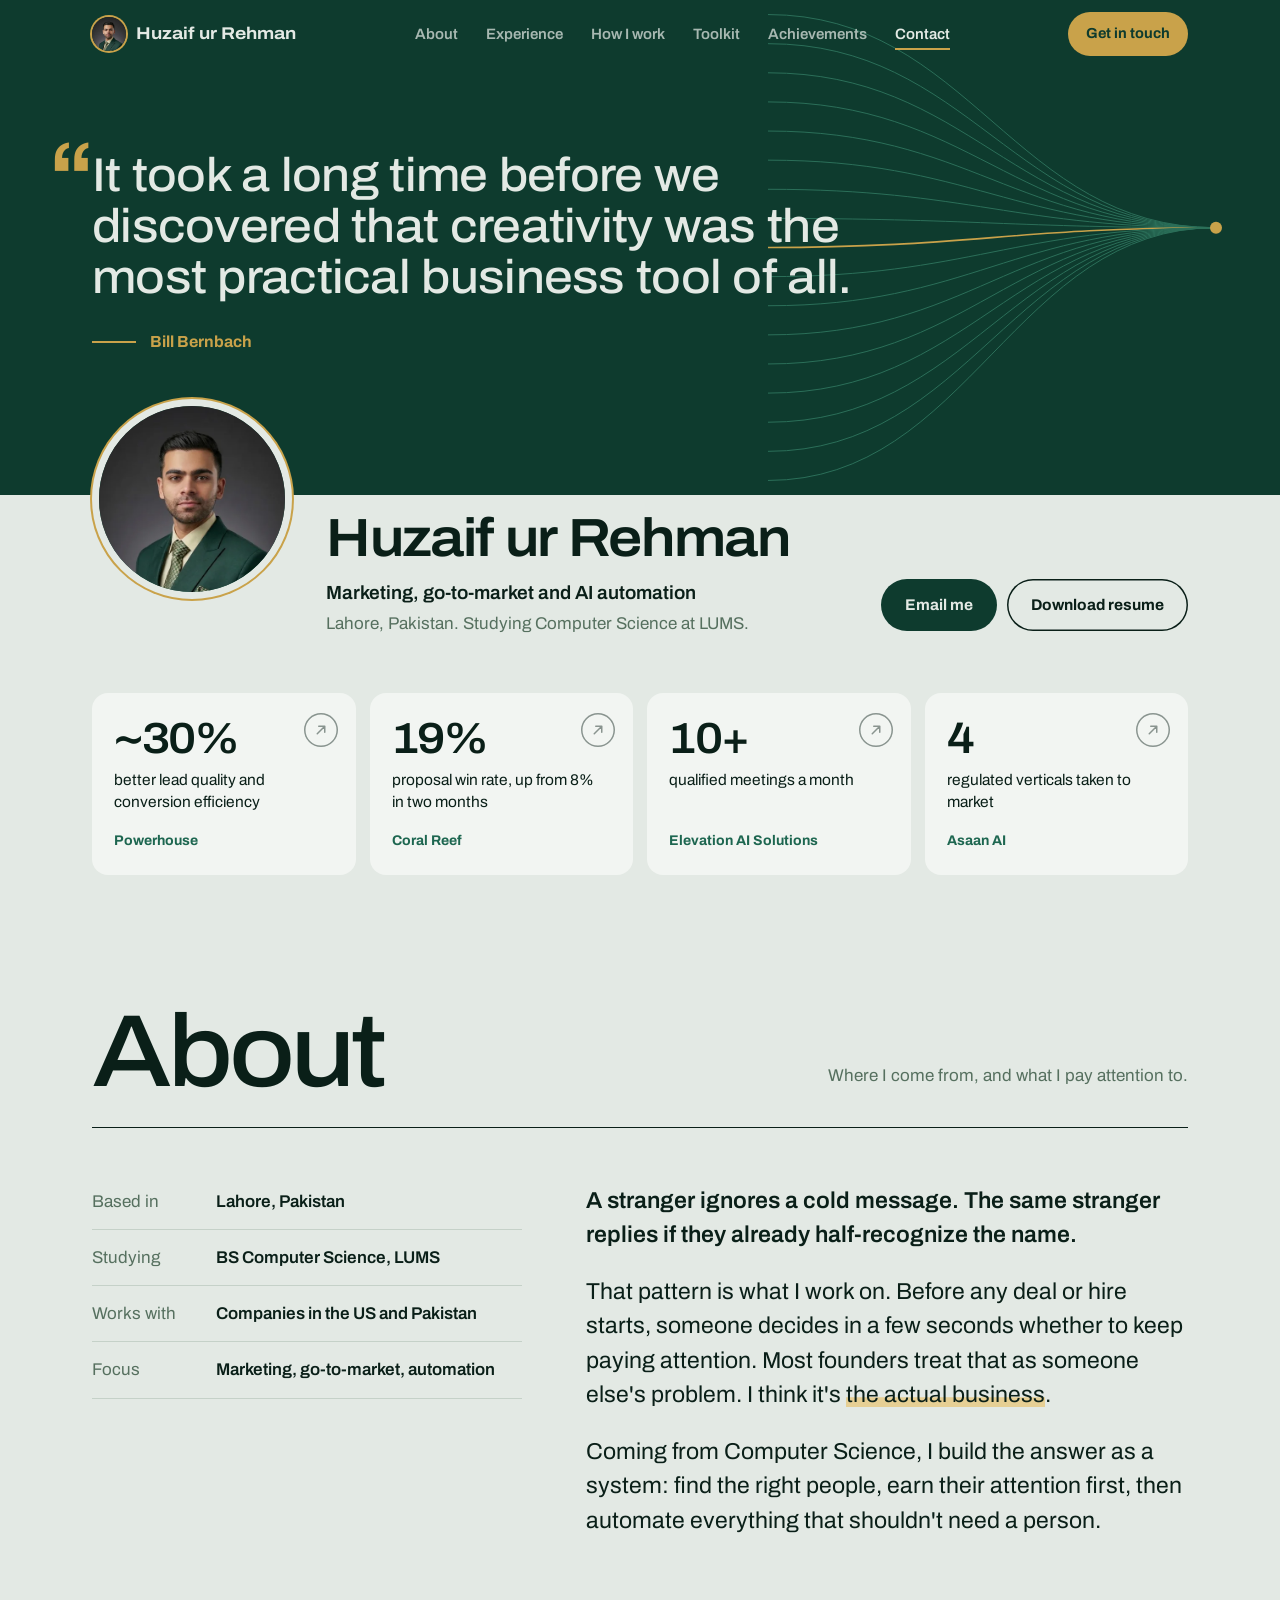
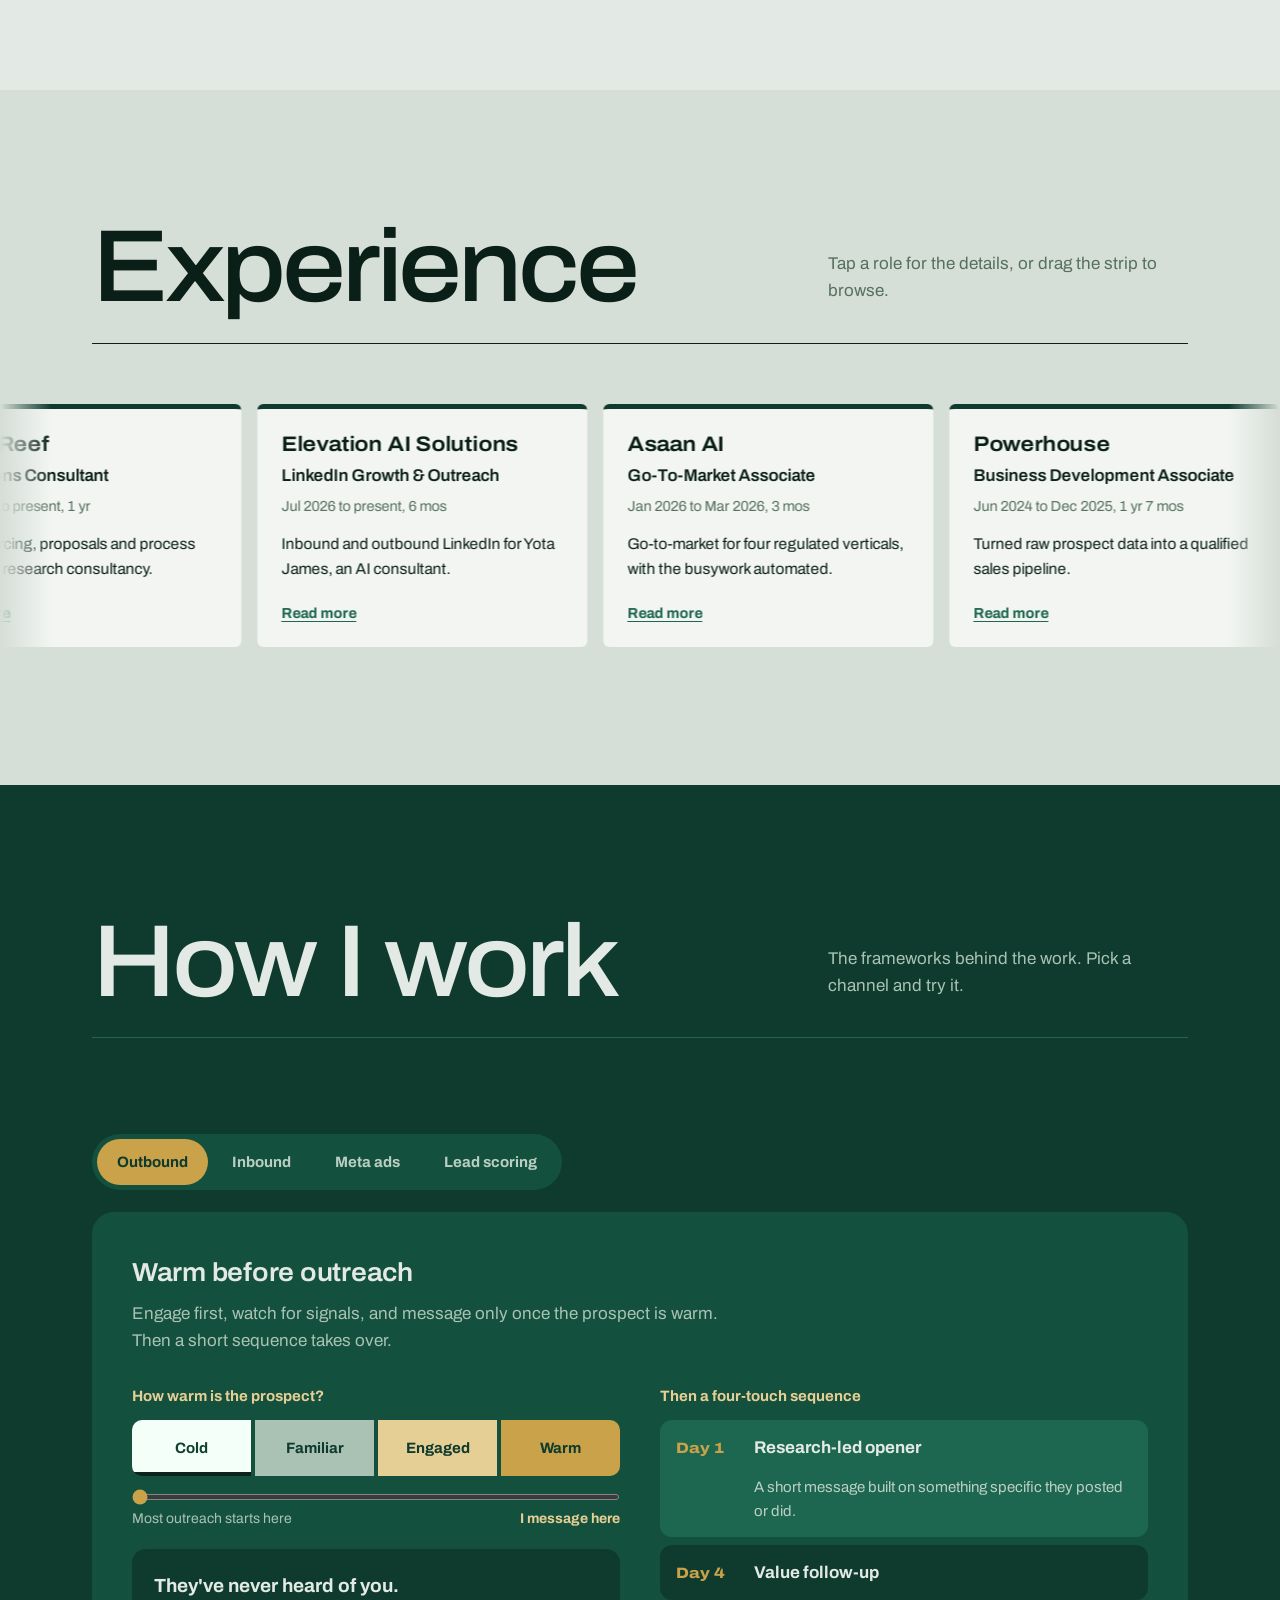
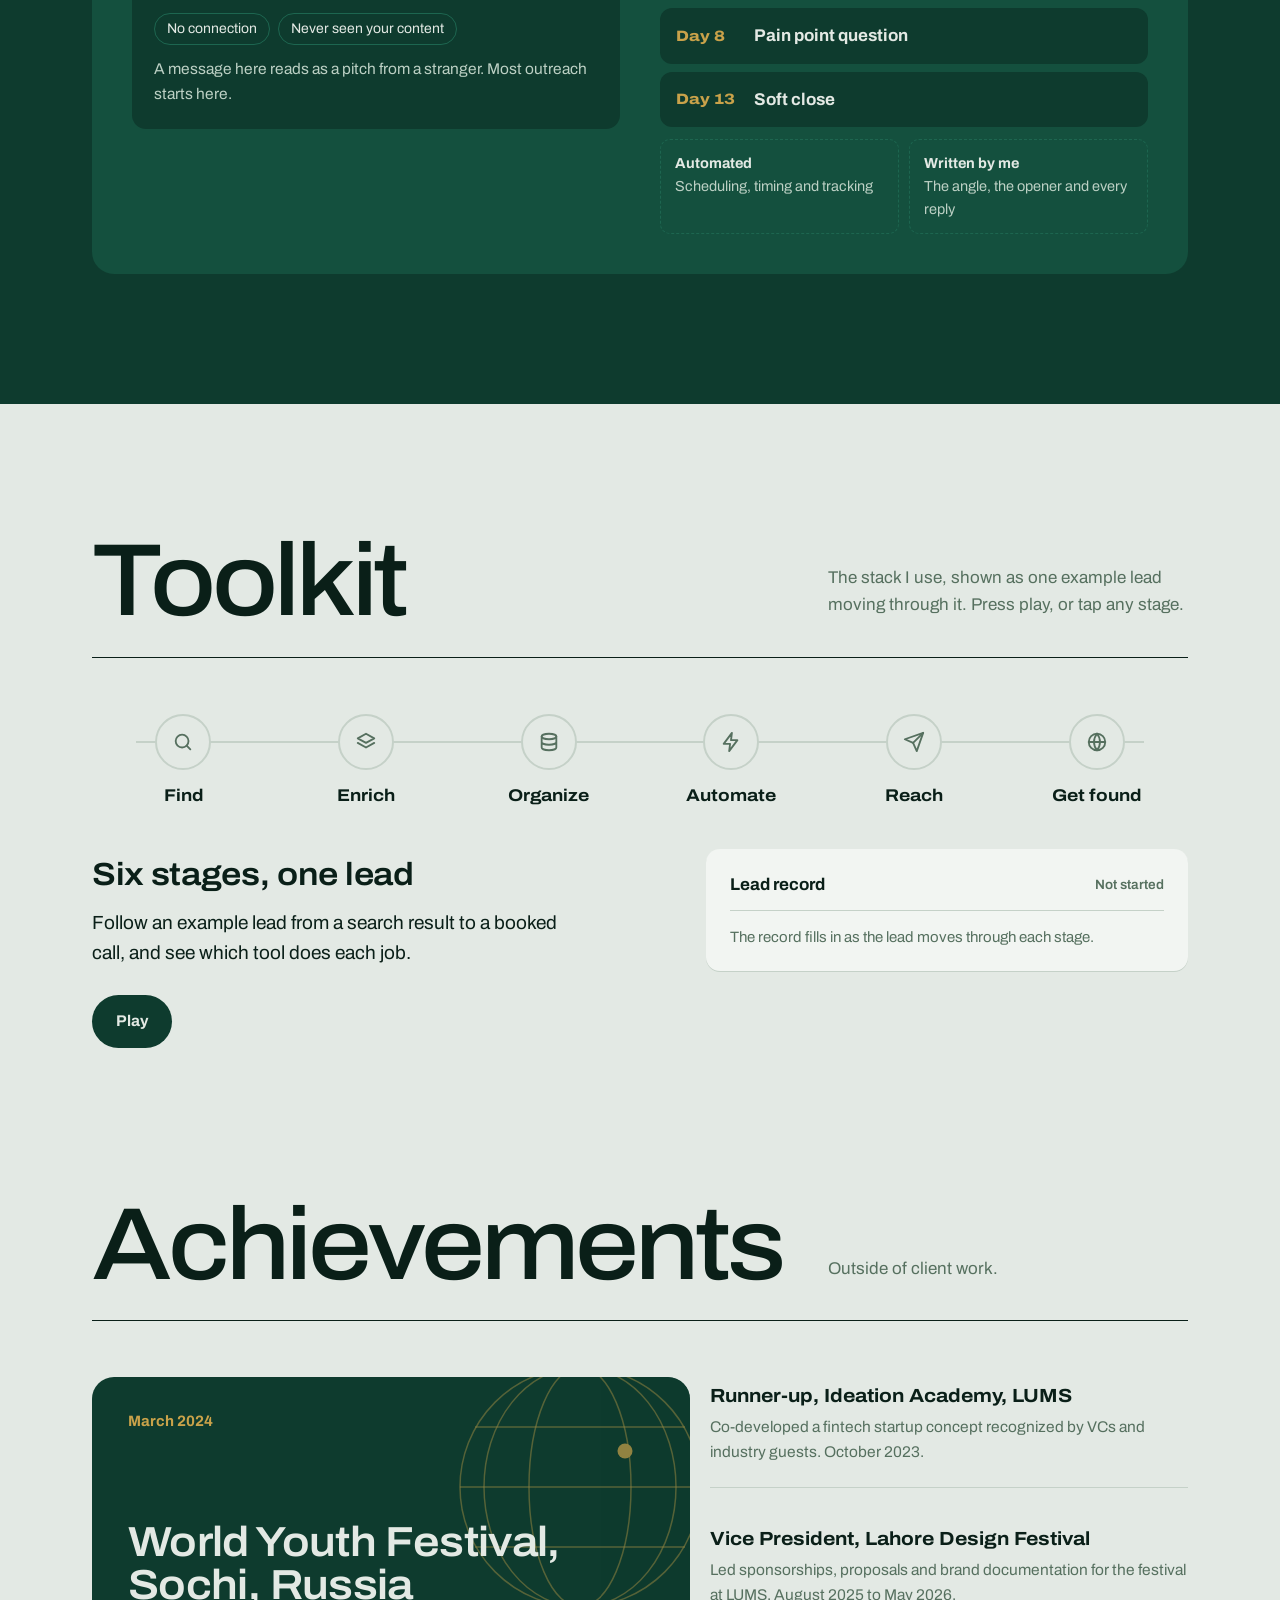
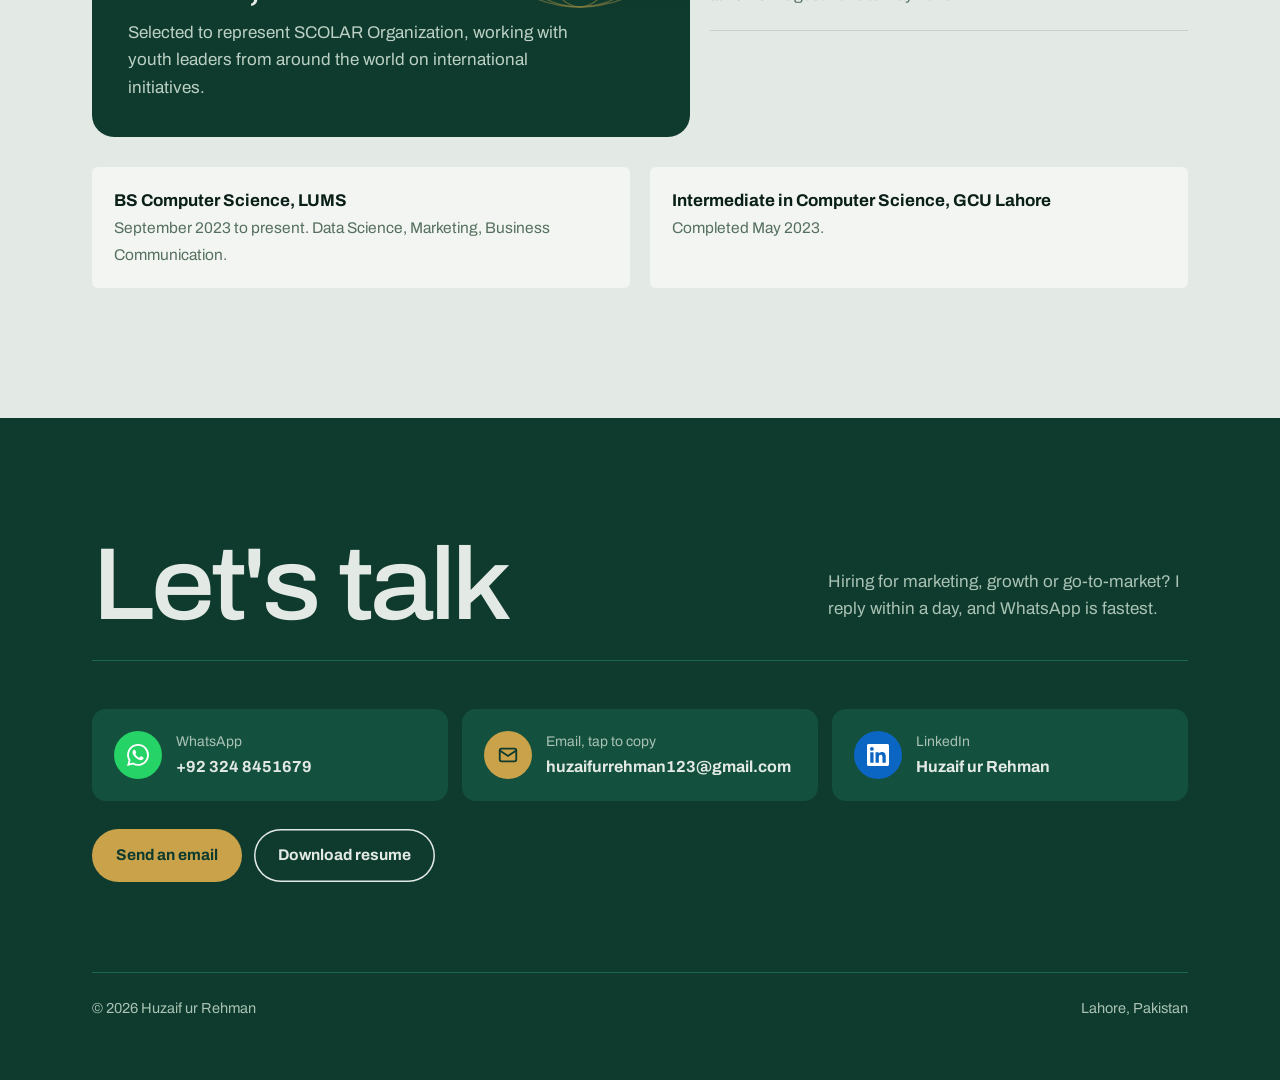
==== commit 85e78b3a: "Interactive hero lines, clickable stat cards, stronger section headers, drag-to-browse experience Co" ====
--- a/index.html
+++ b/index.html
@@ -19,11 +19,12 @@
 <link rel="icon" href="assets/favicon.png">
 <link rel="apple-touch-icon" href="assets/favicon.png">
 <link rel="preload" href="assets/fonts/archivo.woff2" as="font" type="font/woff2" crossorigin>
-<link rel="stylesheet" href="assets/site.css?v=387828">
+<link rel="stylesheet" href="assets/site.css?v=388661">
 <script type="application/ld+json">{"@context":"https://schema.org","@graph":[{"@type":"Person","@id":"https://huzaifurrehman.vercel.app/#me","name":"Huzaif ur Rehman","url":"https://huzaifurrehman.vercel.app/","image":"https://huzaifurrehman.vercel.app/assets/photo.webp","jobTitle":"Marketing and go-to-market","description":"Marketing, go-to-market and AI automation: outbound and inbound LinkedIn, Meta ads, lead scoring and pipeline automation.","email":"mailto:huzaifurrehman123@gmail.com","telephone":"+923248451679","address":{"@type":"PostalAddress","addressLocality":"Lahore","addressCountry":"PK"},"alumniOf":[{"@type":"CollegeOrUniversity","name":"Lahore University of Management Sciences (LUMS)"},{"@type":"CollegeOrUniversity","name":"Government College University, Lahore"}],"knowsAbout":["Go-to-market strategy","Demand generation","Lead generation","Lead scoring","ICP definition","Marketing automation","n8n","Salesforce","Apollo","GoHighLevel","LinkedIn Sales Navigator","Meta Ads","SEO","Generative engine optimization"],"sameAs":["https://www.linkedin.com/in/huzaif-ur-rehman-633692287"]},{"@type":"ProfilePage","@id":"https://huzaifurrehman.vercel.app/#page","url":"https://huzaifurrehman.vercel.app/","name":"Huzaif ur Rehman | Marketing, go-to-market and AI automation","mainEntity":{"@id":"https://huzaifurrehman.vercel.app/#me"}}]}</script>
 </head>
 <body>
 
+<div class="prog" id="prog" aria-hidden="true"></div>
 <nav class="nav" id="nav">
   <div class="wrap">
     <a href="#top" class="me"><img src="assets/photo.webp" width="34" height="34" alt="">Huzaif ur Rehman</a>
@@ -42,7 +43,7 @@
 
 <header id="top">
   <div class="band">
-    <svg class="lines" viewBox="0 0 600 600" preserveAspectRatio="xMaxYMid slice" aria-hidden="true"><path d="M0 10 C 260 10, 300 300, 560 300" stroke="#2b6f59" stroke-width="1" fill="none"/><path d="M0 50 C 260 50, 300 300, 560 300" stroke="#2b6f59" stroke-width="1" fill="none"/><path d="M0 90 C 260 90, 300 300, 560 300" stroke="#2b6f59" stroke-width="1" fill="none"/><path d="M0 130 C 260 130, 300 300, 560 300" stroke="#2b6f59" stroke-width="1" fill="none"/><path d="M0 170 C 260 170, 300 300, 560 300" stroke="#2b6f59" stroke-width="1" fill="none"/><path d="M0 210 C 260 210, 300 300, 560 300" stroke="#2b6f59" stroke-width="1" fill="none"/><path d="M0 250 C 260 250, 300 300, 560 300" stroke="#2b6f59" stroke-width="1" fill="none"/><path d="M0 290 C 260 290, 300 300, 560 300" stroke="#c9a24a" stroke-width="1.6" fill="none"/><path d="M0 330 C 260 330, 300 300, 560 300" stroke="#2b6f59" stroke-width="1" fill="none"/><path d="M0 370 C 260 370, 300 300, 560 300" stroke="#2b6f59" stroke-width="1" fill="none"/><path d="M0 410 C 260 410, 300 300, 560 300" stroke="#2b6f59" stroke-width="1" fill="none"/><path d="M0 450 C 260 450, 300 300, 560 300" stroke="#2b6f59" stroke-width="1" fill="none"/><path d="M0 490 C 260 490, 300 300, 560 300" stroke="#2b6f59" stroke-width="1" fill="none"/><path d="M0 530 C 260 530, 300 300, 560 300" stroke="#2b6f59" stroke-width="1" fill="none"/><path d="M0 570 C 260 570, 300 300, 560 300" stroke="#2b6f59" stroke-width="1" fill="none"/><circle cx="560" cy="300" r="7" fill="#c9a24a"/></svg>
+    <svg class="lines" id="lines" aria-hidden="true"></svg>
     <div class="wrap">
       <blockquote class="quote load"><span class="mk" aria-hidden="true">&ldquo;</span><p>It took a long time before we discovered that creativity was the most practical business tool of all.</p><cite>Bill Bernbach</cite></blockquote>
     </div>
@@ -60,20 +61,26 @@
         <a class="btn b-line" href="assets/Huzaif_ur_Rehman_Resume.pdf" target="_blank" rel="noopener">Download resume</a>
       </div>
     </div>
-    <div class="proof load l4">
-      <div><b>~30%</b><span>better lead quality and conversion efficiency at Powerhouse</span></div>
-      <div><b>8% to 19%</b><span>proposal win rate at Coral Reef, in two months</span></div>
-      <div><b>10+</b><span>qualified meetings a month for Elevation AI Solutions</span></div>
+    <div class="stats load l4">
+      <button class="stat" data-role="powerhouse"><b data-n="30" data-pre="~" data-suf="%">~30%</b><span>better lead quality and conversion efficiency</span><small>Powerhouse</small><svg class="ar" viewBox="0 0 24 24" aria-hidden="true"><path d="M7 17 17 7M9 7h8v8"/></svg></button>
+      <button class="stat" data-role="coral"><b data-n="19" data-suf="%">19%</b><span>proposal win rate, up from 8% in two months</span><small>Coral Reef</small><svg class="ar" viewBox="0 0 24 24" aria-hidden="true"><path d="M7 17 17 7M9 7h8v8"/></svg></button>
+      <button class="stat" data-role="yota"><b data-n="10" data-suf="+">10+</b><span>qualified meetings a month</span><small>Elevation AI Solutions</small><svg class="ar" viewBox="0 0 24 24" aria-hidden="true"><path d="M7 17 17 7M9 7h8v8"/></svg></button>
+      <button class="stat" data-role="asaan"><b data-n="4">4</b><span>regulated verticals taken to market</span><small>Asaan AI</small><svg class="ar" viewBox="0 0 24 24" aria-hidden="true"><path d="M7 17 17 7M9 7h8v8"/></svg></button>
     </div>
   </div>
 </header>
 
 <section class="sec" id="about">
+  <div class="wrap">
+    <div class="sh"><h2 class="wide">About</h2><p>Where I come from, and what I pay attention to.</p></div>
+  </div>
   <div class="wrap about">
-    <div>
-      <h2 class="wide">About</h2>
-      <p class="bg">Computer Science at LUMS. Marketing, go-to-market and automation in practice, for companies in the US and Pakistan.</p>
-    </div>
+    <ul class="facts">
+      <li><span>Based in</span>Lahore, Pakistan</li>
+      <li><span>Studying</span>BS Computer Science, LUMS</li>
+      <li><span>Works with</span>Companies in the US and Pakistan</li>
+      <li><span>Focus</span>Marketing, go-to-market, automation</li>
+    </ul>
     <div class="txt">
       <p>A stranger ignores a cold message. The same stranger replies if they already half-recognize the name.</p>
       <p>That pattern is what I work on. Before any deal or hire starts, someone decides in a few seconds whether to keep paying attention. Most founders treat that as someone else's problem. I think it's <mark>the actual business</mark>.</p>
@@ -83,18 +90,14 @@
 </section>
 
 <section class="sec" id="experience" style="background:var(--mint2)">
-  <div class="wrap exhead">
-    <h2 class="wide">Experience</h2>
-    <p class="hint">Tap a role for the details. Hover to pause.</p>
-  </div>
+  <div class="wrap"><div class="sh"><h2 class="wide">Experience</h2><p>Tap a role for the details, or drag the strip to browse.</p></div></div>
   <div class="rail" id="rail"><div class="track"><!--gen:roles--><button class="job" data-role="coral"><span class="org">Coral Reef</span><span class="r">Operations Consultant</span><span class="d">Jan 2026 to present</span><p>Lead sourcing, proposals and process work for a research consultancy.</p><span class="open">Read more</span></button><button class="job" data-role="yota"><span class="org">Elevation AI Solutions</span><span class="r">LinkedIn Growth &amp; Outreach</span><span class="d">Jul 2026 to present</span><p>Inbound and outbound LinkedIn for Yota James, an AI consultant.</p><span class="open">Read more</span></button><button class="job" data-role="asaan"><span class="org">Asaan AI</span><span class="r">Go-To-Market Associate</span><span class="d">Jan 2026 to Mar 2026</span><p>Go-to-market for four regulated verticals, with the busywork automated.</p><span class="open">Read more</span></button><button class="job" data-role="powerhouse"><span class="org">Powerhouse</span><span class="r">Business Development Associate</span><span class="d">Jun 2024 to Dec 2025</span><p>Turned raw prospect data into a qualified sales pipeline.</p><span class="open">Read more</span></button><button class="job" data-role="maped"><span class="org">MAPED_PK</span><span class="r">Social Media &amp; Meta Ads</span><span class="d">Jul 2025 to Dec 2025</span><p>Content, social profiles and Meta ads for an education consultancy.</p><span class="open">Read more</span></button><!--/gen:roles--></div></div>
 </section>
 
 <section class="sec how" id="how">
   <div class="wrap">
-    <h2 class="wide">How I work</h2>
-    <p class="lead">The frameworks behind the work. Pick a channel and try it.</p>
-    <div class="modes" role="tablist" id="modes">
+    <div class="sh"><h2 class="wide">How I work</h2><p>The frameworks behind the work. Pick a channel and try it.</p></div>
+    <div class="modes" role="tablist" id="modes"><span class="ind" aria-hidden="true"></span>
       <button role="tab" aria-selected="true" data-p="out">Outbound</button>
       <button role="tab" aria-selected="false" data-p="in">Inbound</button>
       <button role="tab" aria-selected="false" data-p="ads">Meta ads</button>
@@ -160,8 +163,7 @@
 
 <section class="sec" id="toolkit">
   <div class="wrap">
-    <h2 class="wide">Toolkit</h2>
-    <p class="lead">The stack I use, shown as one example lead moving through it. Press play, or tap any stage.</p>
+    <div class="sh"><h2 class="wide">Toolkit</h2><p>The stack I use, shown as one example lead moving through it. Press play, or tap any stage.</p></div>
     <div class="stack">
       <div class="line"><i id="sline"></i></div><div class="dot" id="sdot"></div>
       <div class="nodes" id="nodes"></div>
@@ -175,7 +177,7 @@
 
 <section class="sec" id="achievements" style="padding-top:20px">
   <div class="wrap">
-    <h2 class="wide">Achievements</h2>
+    <div class="sh"><h2 class="wide">Achievements</h2><p>Outside of client work.</p></div>
     <div class="ach">
       <div class="wyf">
         <svg viewBox="0 0 200 200" aria-hidden="true"><g fill="none" stroke="#c9a24a" stroke-opacity=".55"><circle cx="100" cy="100" r="80"/><ellipse cx="100" cy="100" rx="34" ry="80"/><ellipse cx="100" cy="100" rx="64" ry="80"/><path d="M20 100h160M30 60h140M30 140h140"/></g><circle cx="130" cy="76" r="5" fill="#c9a24a"/></svg>
@@ -197,8 +199,7 @@
 
 <section class="contact" id="contact">
   <div class="wrap">
-    <h2 class="wide">Let's talk.</h2>
-    <p class="lead">Hiring for marketing, growth or go-to-market? I reply within a day, and WhatsApp is fastest.</p>
+    <div class="sh"><h2 class="wide">Let's talk</h2><p>Hiring for marketing, growth or go-to-market? I reply within a day, and WhatsApp is fastest.</p></div>
     <div class="ways">
       <a class="way" href="https://wa.me/923248451679?text=Hi%20Huzaif%2C%20I%20came%20across%20your%20portfolio%20and%20would%20like%20to%20talk." target="_blank" rel="noopener"><div class="ic" style="background:#25D366"><svg viewBox="0 0 24 24" aria-hidden="true"><path fill="#fff" d="M17.472 14.382c-.297-.149-1.758-.867-2.03-.967-.273-.099-.471-.148-.67.15-.197.297-.767.966-.94 1.164-.173.199-.347.223-.644.075-.297-.15-1.255-.463-2.39-1.475-.883-.788-1.48-1.761-1.653-2.059-.173-.297-.018-.458.13-.606.134-.133.298-.347.446-.52.149-.174.198-.298.298-.497.099-.198.05-.371-.025-.52-.075-.149-.669-1.612-.916-2.207-.242-.579-.487-.5-.669-.51-.173-.008-.371-.01-.57-.01-.198 0-.52.074-.792.372-.272.297-1.04 1.016-1.04 2.479 0 1.462 1.065 2.875 1.213 3.074.149.198 2.096 3.2 5.077 4.487.709.306 1.262.489 1.694.625.712.227 1.36.195 1.871.118.571-.085 1.758-.719 2.006-1.413.248-.694.248-1.289.173-1.413-.074-.124-.272-.198-.57-.347m-5.421 7.403h-.004a9.87 9.87 0 01-5.031-1.378l-.361-.214-3.741.982.998-3.648-.235-.374a9.86 9.86 0 01-1.51-5.26c.001-5.45 4.436-9.884 9.888-9.884 2.64 0 5.122 1.03 6.988 2.898a9.825 9.825 0 012.893 6.994c-.003 5.45-4.437 9.884-9.885 9.884m8.413-18.297A11.815 11.815 0 0012.05 0C5.495 0 .16 5.335.157 11.892c0 2.096.547 4.142 1.588 5.945L.057 24l6.305-1.654a11.882 11.882 0 005.683 1.448h.005c6.554 0 11.89-5.335 11.893-11.893a11.821 11.821 0 00-3.48-8.413Z"/></svg></div><div><span>WhatsApp</span><b>+92 324 8451679</b></div></a>
       <button class="way" id="copyEmail"><div class="ic" style="background:var(--brass)"><svg viewBox="0 0 24 24" fill="none" stroke="#0e3b2e" stroke-width="2" stroke-linecap="round"><rect x="3" y="5" width="18" height="14" rx="2"/><path d="m3 7 9 6 9-6"/></svg></div><div><span>Email, tap to copy</span><b>huzaifurrehman123@gmail.com</b></div></button>
@@ -213,7 +214,7 @@
 <div class="lb" id="lb" role="dialog" aria-modal="true" aria-label="Photo of Huzaif ur Rehman"><button class="x" aria-label="Close photo">&times;</button><img alt="Huzaif ur Rehman" width="720" height="1191"></div>
 <div class="toast" id="toast" role="status">Email copied</div>
 
-<script src="assets/data.js?v=387828" defer></script>
-<script src="assets/site.js?v=387828" defer></script>
+<script src="assets/data.js?v=388661" defer></script>
+<script src="assets/site.js?v=388661" defer></script>
 </body>
 </html>
--- a/assets/site.css
+++ b/assets/site.css
@@ -14,7 +14,7 @@
 :focus-visible{outline:2px solid var(--brass);outline-offset:3px;border-radius:4px}
 .wrap{max-width:1160px;margin:0 auto;padding:0 32px}
 .wide{font-stretch:var(--wide);font-weight:620;letter-spacing:-.025em;line-height:1.02}
-h2.wide{font-size:clamp(40px,6vw,76px)}
+h2.wide{font-size:clamp(52px,8vw,118px);font-weight:520;letter-spacing:-.04em;line-height:.92}
 .lead{font-size:clamp(18px,1.6vw,21px);color:var(--moss);max-width:60ch;margin-top:18px}
 .btn{display:inline-flex;align-items:center;gap:10px;padding:14px 24px;border-radius:999px;font-weight:700;font-size:15.5px;text-decoration:none;transition:background .2s,color .2s,transform .2s}
 .btn:active{transform:scale(.98)}
@@ -47,7 +47,8 @@
 
 /* hero */
 .band{background:var(--green);color:var(--mint);position:relative;overflow:hidden;padding:150px 0 140px}
-.band svg.lines{position:absolute;right:-4%;top:0;height:100%;width:56%;opacity:.55}
+.band svg.lines{position:absolute;inset:0;width:100%;height:100%}
+.band svg.lines path{fill:none}
 .quote{position:relative;max-width:900px}
 .quote .mk{position:absolute;left:-.48em;top:-.22em;color:var(--brass);font-size:clamp(64px,7vw,112px);line-height:1;font-weight:700;font-stretch:110%}
 .quote p{font-stretch:108%;font-weight:480;font-size:clamp(28px,4.2vw,54px);line-height:1.08;letter-spacing:-.015em}
@@ -62,11 +63,6 @@
 .who .role{font-size:19px;font-weight:600;margin-top:12px}
 .who .loc{color:var(--moss);margin-top:2px}
 .who .act{display:flex;gap:10px;flex-wrap:wrap;padding-bottom:6px}
-.proof{display:grid;grid-template-columns:repeat(3,1fr);margin-top:64px;border-top:1.5px solid var(--ink);border-bottom:1px solid var(--line)}
-.proof div{padding:22px 24px 24px 0}
-.proof div+div{padding-left:24px;border-left:1px solid var(--line)}
-.proof b{display:block;font-stretch:var(--wide);font-weight:600;font-size:clamp(32px,3.6vw,46px);line-height:1;letter-spacing:-.02em}
-.proof span{display:block;margin-top:10px;color:var(--moss);font-size:15.5px;max-width:28ch}
 
 .load{animation:load .9s var(--ease) both}
 .load.l2{animation-delay:.12s}.load.l3{animation-delay:.24s}.load.l4{animation-delay:.36s}
@@ -101,7 +97,7 @@
 .modes{display:inline-flex;flex-wrap:wrap;gap:4px;margin-top:40px;background:var(--green2);padding:5px;border-radius:999px}
 .modes button{padding:11px 20px;border-radius:999px;font-weight:700;font-size:15px;color:#b9cfc3;transition:background .2s,color .2s}
 .modes button:hover{color:var(--mint)}
-.modes button[aria-selected=true]{background:var(--brass);color:var(--green)}
+.modes button[aria-selected=true]{color:var(--green)}
 .stage{margin-top:22px;background:var(--green2);border-radius:22px;padding:40px;min-height:520px}
 .pane{display:none}
 .pane.on{display:block;animation:pane .4s var(--ease)}
@@ -285,9 +281,6 @@
   .who .id{padding-top:0}
   .ph{width:140px;height:140px;border-width:5px}
   .who .act .btn{flex:1;justify-content:center;padding:13px 12px;font-size:15px;white-space:nowrap}
-  .proof{grid-template-columns:1fr}
-  .proof div,.proof div+div{padding:18px 0;border-left:0}
-  .proof div+div{border-top:1px solid var(--line)}
   .job{width:285px}
   .modes{display:grid;grid-template-columns:1fr 1fr;border-radius:18px;width:100%}
   .modes button{border-radius:14px}
@@ -309,3 +302,43 @@
 .lb.open{display:flex;animation:pane .3s var(--ease)}
 .lb img{max-height:88vh;max-width:min(92vw,620px);width:auto;height:auto;border-radius:14px;box-shadow:0 0 0 2px var(--brass)}
 .lb .x{position:absolute;right:18px;top:18px;width:44px;height:44px;border-radius:50%;background:var(--brass);color:var(--green);font-size:24px;line-height:1}
+
+/* section header */
+.sh{display:grid;grid-template-columns:1fr minmax(0,360px);gap:40px;align-items:end;padding-bottom:28px;border-bottom:1.5px solid currentColor;margin-bottom:56px}
+.sh p{color:var(--moss);font-size:17px;padding-bottom:10px}
+.how .sh p,.contact .sh p{color:#a9c2b4}
+.how .sh,.contact .sh{border-color:var(--green3)}
+.contact .sh{margin-bottom:0}
+.facts{list-style:none;display:grid;gap:0;align-self:start}
+.facts li{display:grid;grid-template-columns:110px 1fr;gap:14px;padding:14px 0;border-bottom:1px solid var(--line);font-weight:600}
+.facts li:first-child{padding-top:4px}
+.facts span{color:var(--moss);font-weight:400}
+/* stats */
+.stats{display:grid;grid-template-columns:repeat(4,1fr);gap:14px;margin-top:56px}
+.stat{position:relative;text-align:left;background:var(--paper);border-radius:16px;padding:24px 22px 22px;display:flex;flex-direction:column;gap:8px;overflow:hidden;isolation:isolate;transition:color .35s var(--ease),transform .25s var(--ease)}
+.stat:before{content:"";position:absolute;inset:0;background:var(--green);transform:translateY(101%);transition:transform .4s var(--ease);z-index:-1}
+.stat:hover,.stat:focus-visible{color:var(--mint);transform:translateY(-3px)}
+.stat:hover:before,.stat:focus-visible:before{transform:none}
+.stat b{font-stretch:var(--wide);font-weight:600;font-size:clamp(34px,3.4vw,46px);line-height:1;letter-spacing:-.03em}
+.stat b em{font-style:normal}
+.stat span{font-size:15.5px;line-height:1.4;max-width:24ch}
+.stat small{margin-top:auto;padding-top:10px;font-size:14px;font-weight:700;color:var(--green3);transition:color .35s}
+.stat:hover small,.stat:focus-visible small{color:var(--brass)}
+/* progress + tabs indicator */
+.prog{position:fixed;left:0;top:0;height:3px;width:100%;background:var(--brass);transform-origin:0 50%;transform:scaleX(0);z-index:60}
+.modes{position:relative}
+.modes .ind{position:absolute;border-radius:999px;background:var(--brass);transition:left .35s var(--ease),top .35s var(--ease),width .35s var(--ease),height .35s var(--ease);z-index:0}
+.modes button{position:relative;z-index:1}
+.modes button[aria-selected=true]{background:none}
+/* rail drag */
+.rail{cursor:grab;touch-action:pan-y}
+.rail.dragging{cursor:grabbing}
+.rail.dragging .job{pointer-events:none}
+.rail .track{animation:none!important;will-change:transform}
+@media (max-width:980px){.stats{grid-template-columns:1fr 1fr}.sh{grid-template-columns:1fr;gap:12px}}
+@media (max-width:640px){.stat b{font-size:30px}.stat{padding:18px 16px}.stat .ar{right:12px;top:14px;width:30px;height:30px;padding:6px}.stats{gap:10px;margin-top:40px}.sh{margin-bottom:36px;padding-bottom:20px}.modes button{border-radius:14px}.modes .ind{border-radius:14px}}
+
+.stat .ar{position:absolute;right:18px;top:20px;width:34px;height:34px;padding:8px;border-radius:50%;box-shadow:inset 0 0 0 1.5px currentColor;fill:none;stroke:currentColor;stroke-width:2;stroke-linecap:round;stroke-linejoin:round;opacity:.45;transition:opacity .3s,transform .35s var(--ease),background .3s}
+.stat:hover .ar,.stat:focus-visible .ar{opacity:1;background:var(--brass);box-shadow:none;stroke:var(--green);transform:rotate(45deg)}
+.quote{max-width:780px}
+.quote p{font-size:clamp(28px,3.7vw,50px)}
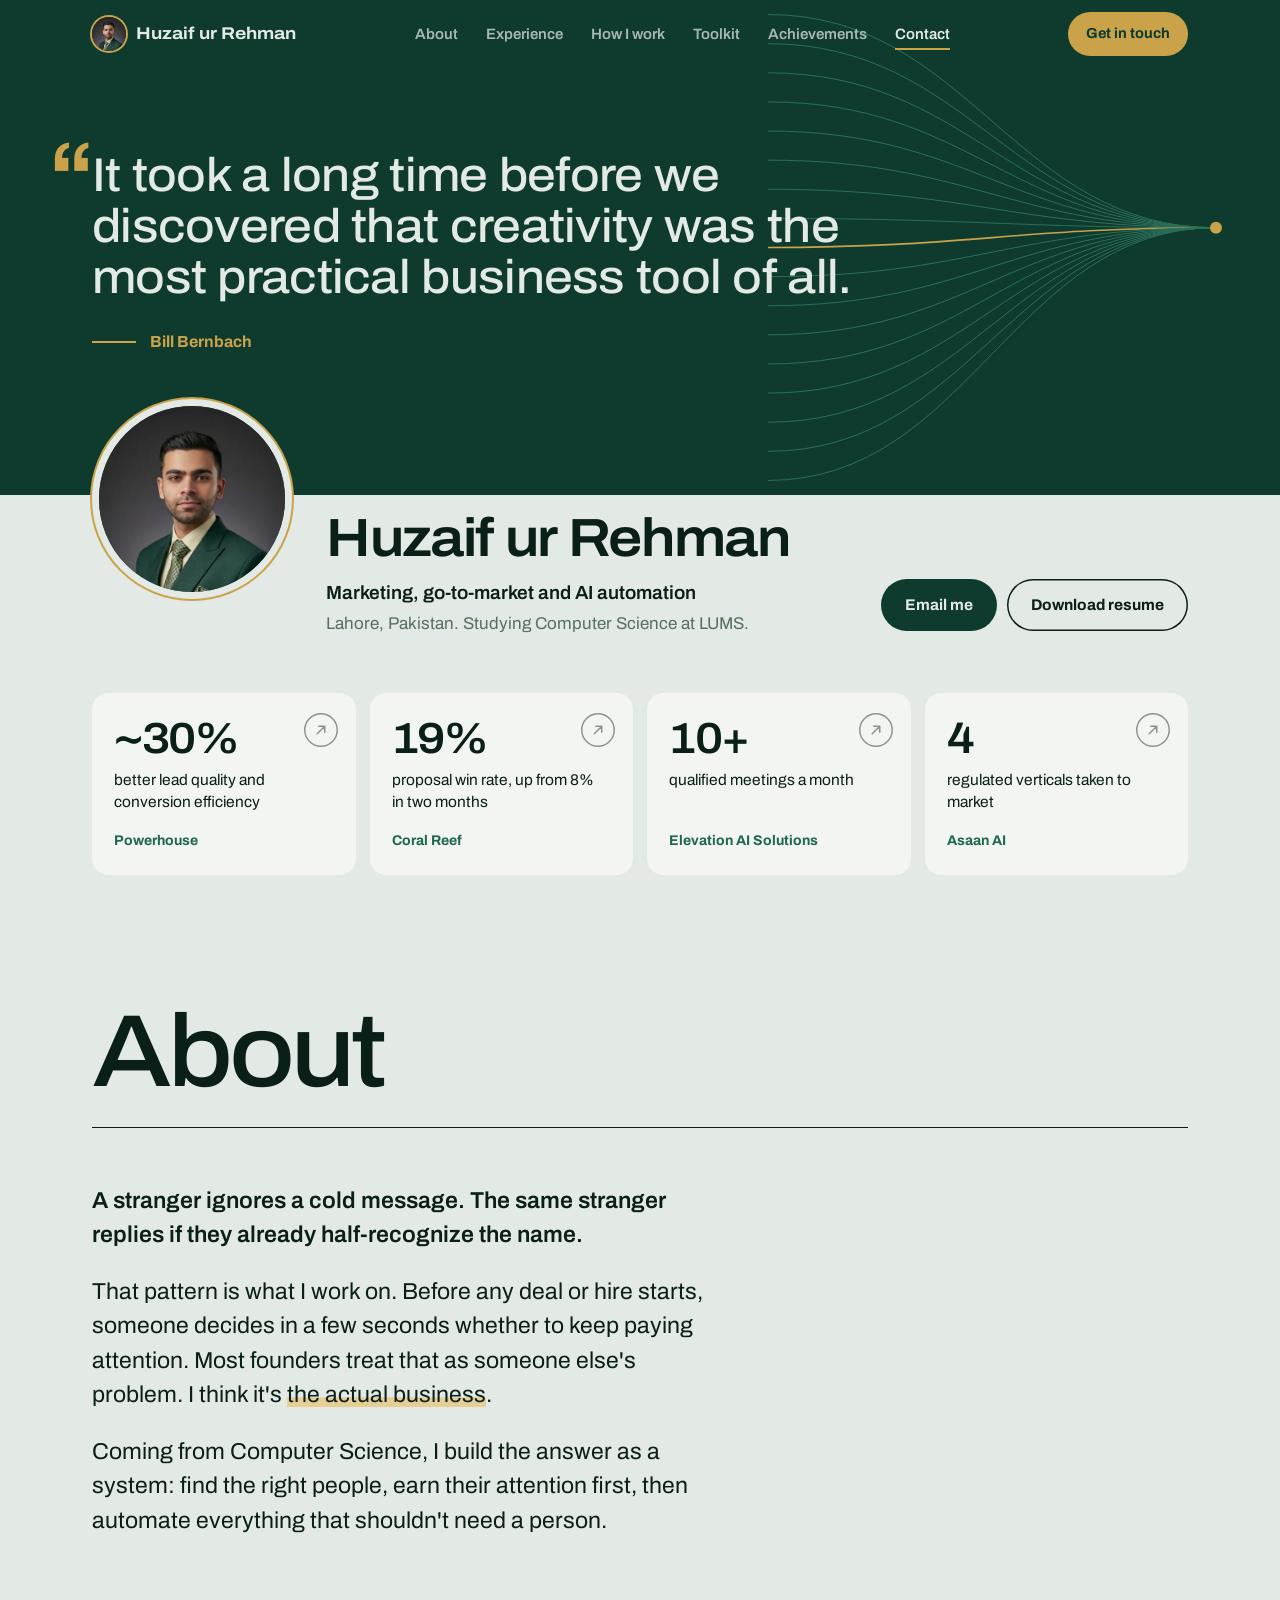
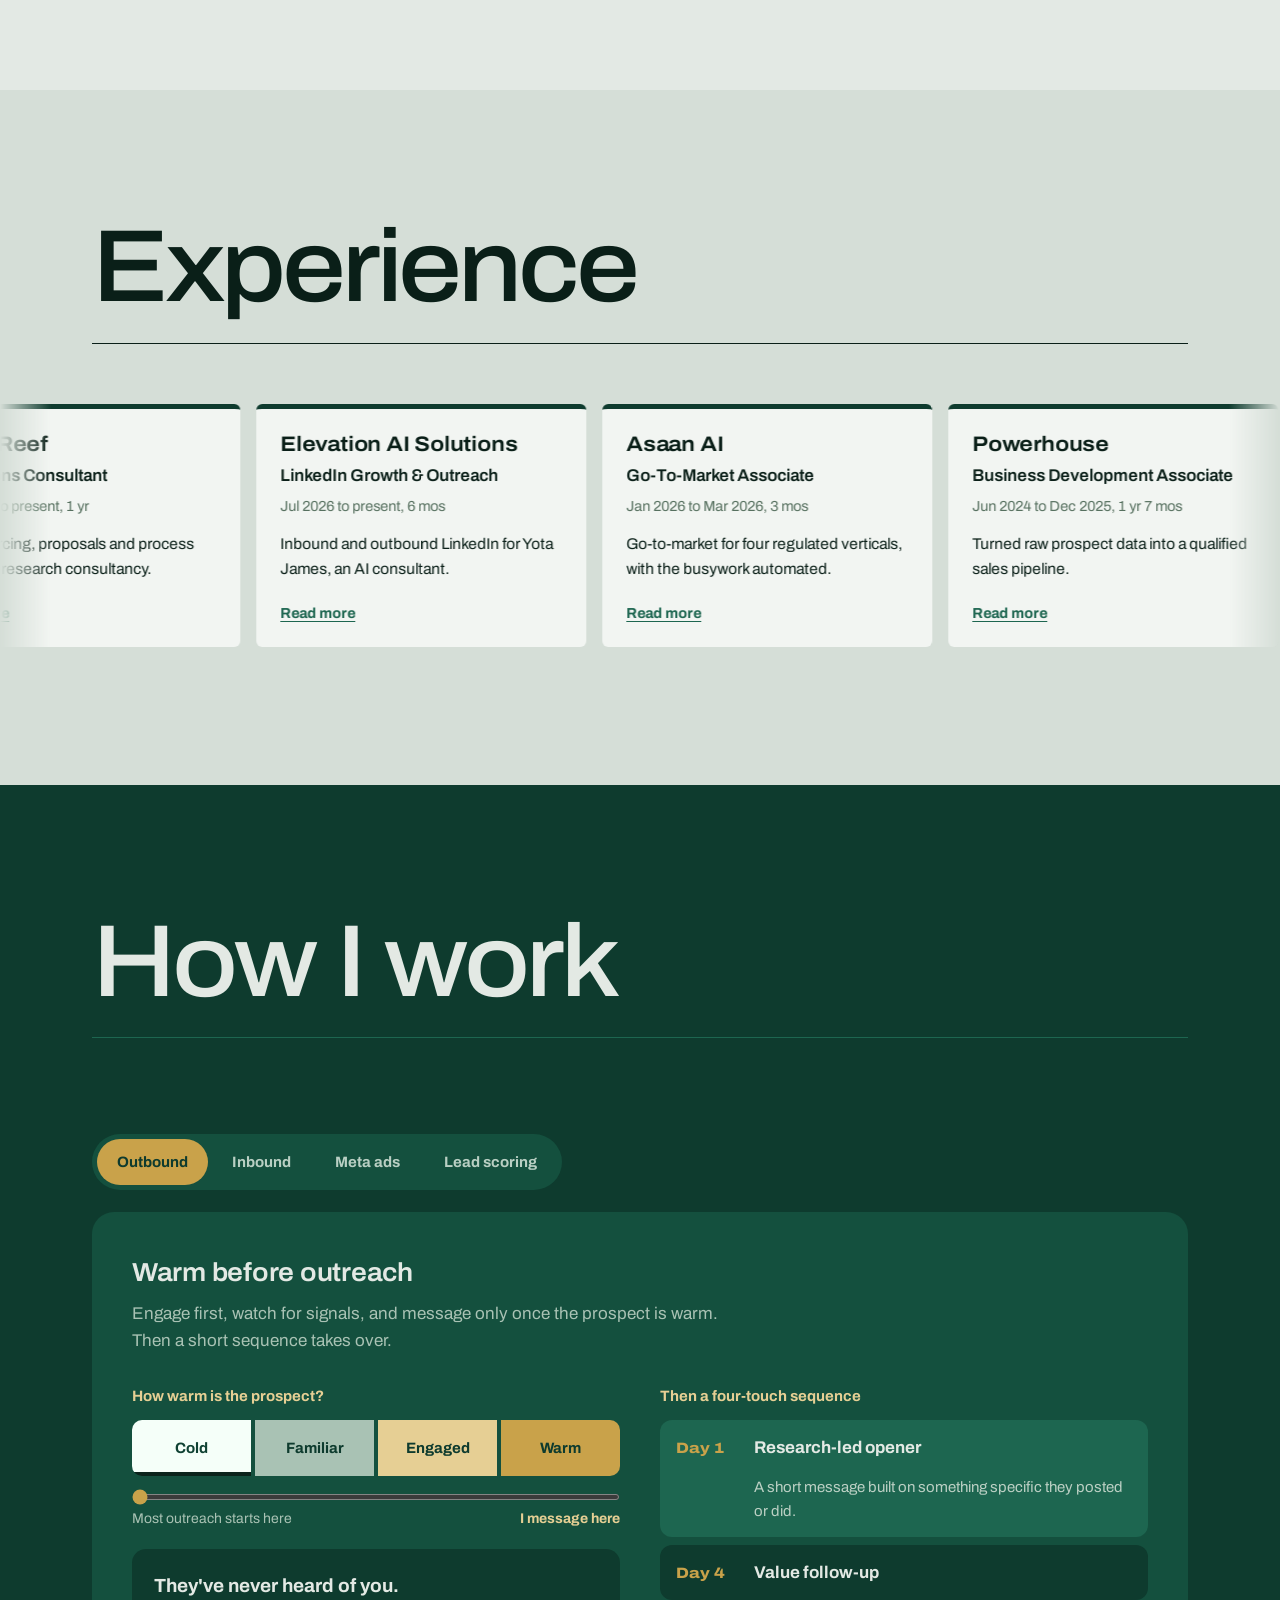
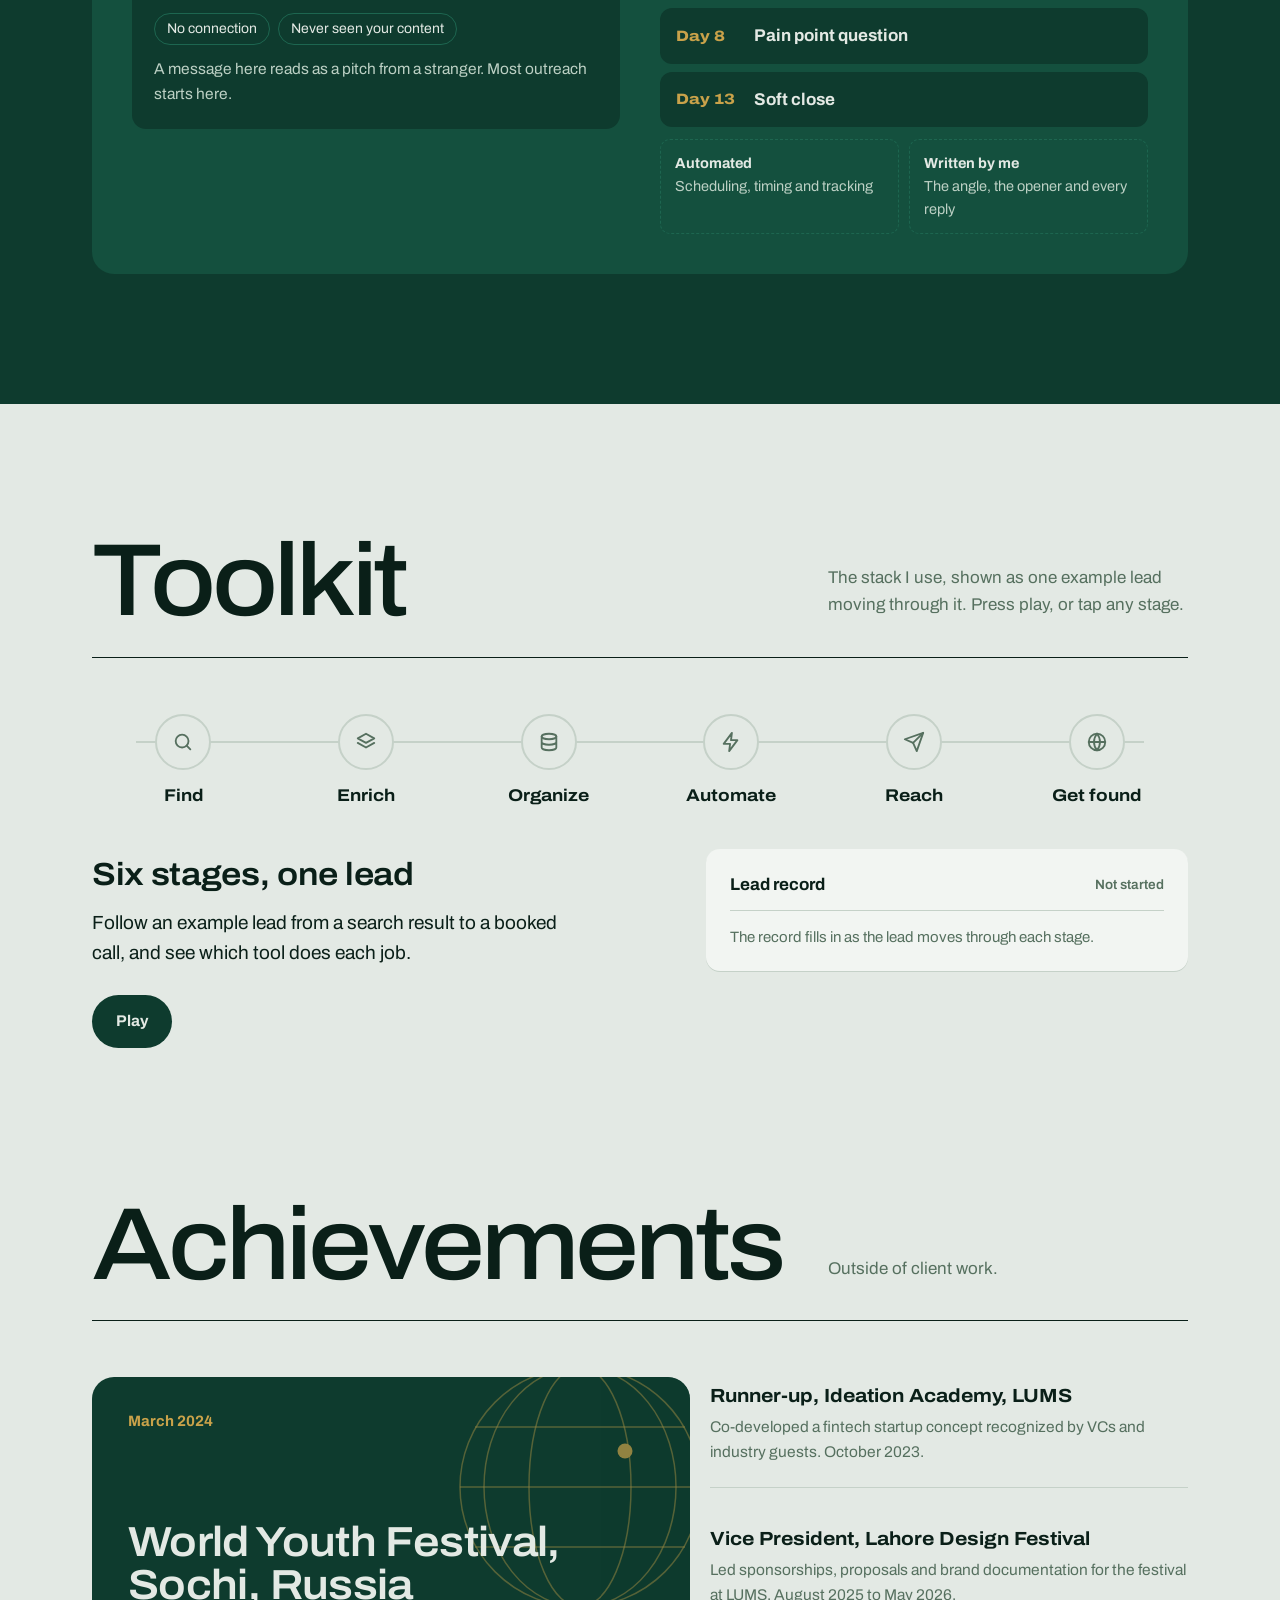
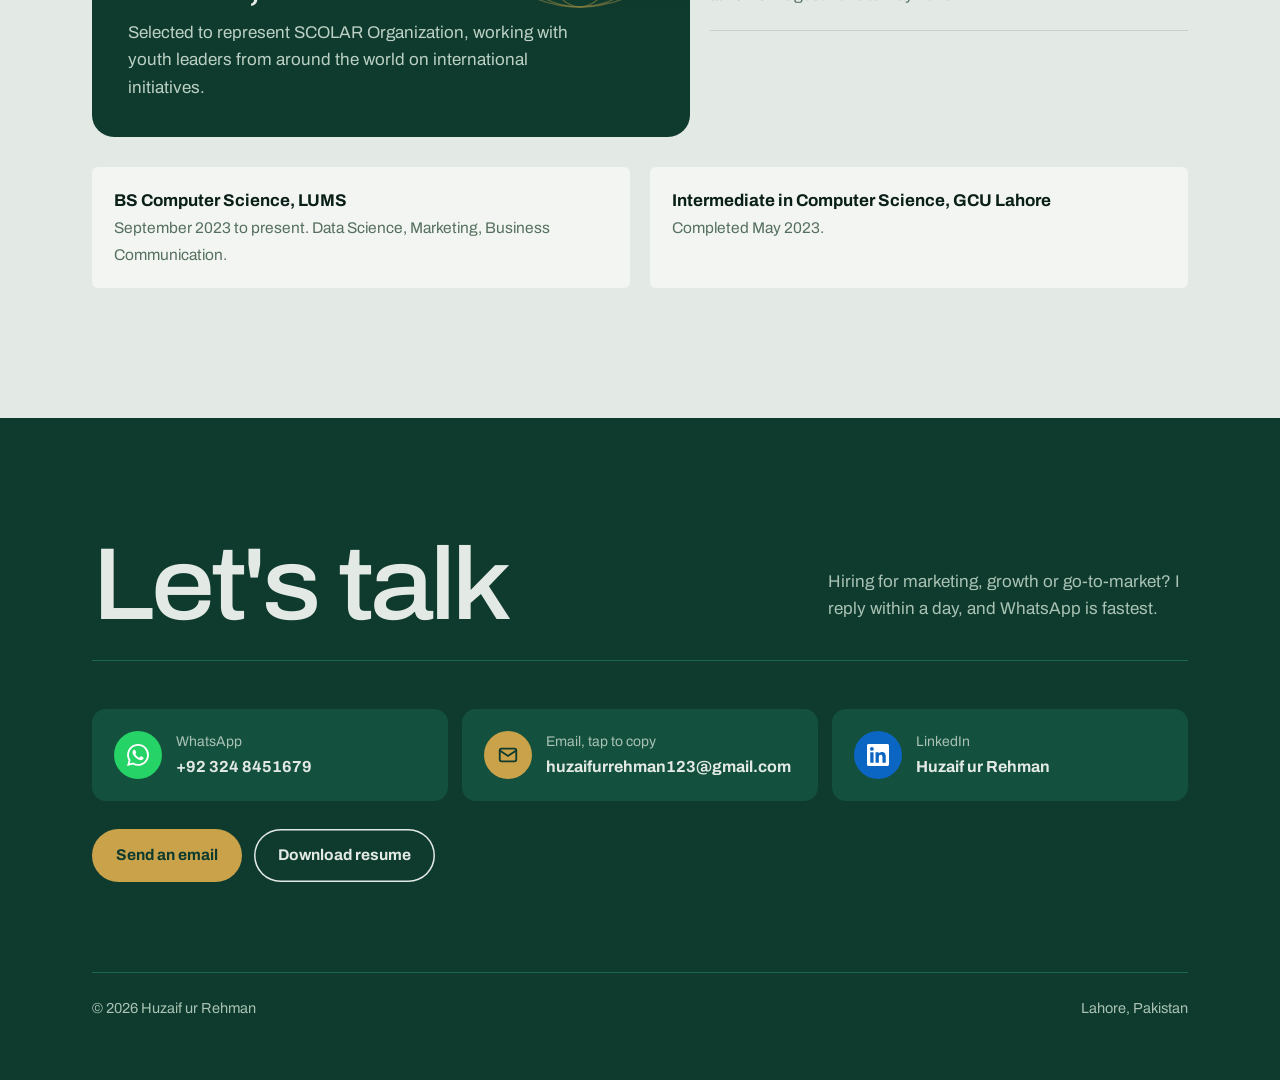
==== commit 76d51f1a: "Remove obvious section intros and duplicate facts list Co-Authored-By: Claude Opus 5.5 <noreply@anth" ====
--- a/index.html
+++ b/index.html
@@ -19,7 +19,7 @@
 <link rel="icon" href="assets/favicon.png">
 <link rel="apple-touch-icon" href="assets/favicon.png">
 <link rel="preload" href="assets/fonts/archivo.woff2" as="font" type="font/woff2" crossorigin>
-<link rel="stylesheet" href="assets/site.css?v=388661">
+<link rel="stylesheet" href="assets/site.css?v=389130">
 <script type="application/ld+json">{"@context":"https://schema.org","@graph":[{"@type":"Person","@id":"https://huzaifurrehman.vercel.app/#me","name":"Huzaif ur Rehman","url":"https://huzaifurrehman.vercel.app/","image":"https://huzaifurrehman.vercel.app/assets/photo.webp","jobTitle":"Marketing and go-to-market","description":"Marketing, go-to-market and AI automation: outbound and inbound LinkedIn, Meta ads, lead scoring and pipeline automation.","email":"mailto:huzaifurrehman123@gmail.com","telephone":"+923248451679","address":{"@type":"PostalAddress","addressLocality":"Lahore","addressCountry":"PK"},"alumniOf":[{"@type":"CollegeOrUniversity","name":"Lahore University of Management Sciences (LUMS)"},{"@type":"CollegeOrUniversity","name":"Government College University, Lahore"}],"knowsAbout":["Go-to-market strategy","Demand generation","Lead generation","Lead scoring","ICP definition","Marketing automation","n8n","Salesforce","Apollo","GoHighLevel","LinkedIn Sales Navigator","Meta Ads","SEO","Generative engine optimization"],"sameAs":["https://www.linkedin.com/in/huzaif-ur-rehman-633692287"]},{"@type":"ProfilePage","@id":"https://huzaifurrehman.vercel.app/#page","url":"https://huzaifurrehman.vercel.app/","name":"Huzaif ur Rehman | Marketing, go-to-market and AI automation","mainEntity":{"@id":"https://huzaifurrehman.vercel.app/#me"}}]}</script>
 </head>
 <body>
@@ -72,15 +72,9 @@
 
 <section class="sec" id="about">
   <div class="wrap">
-    <div class="sh"><h2 class="wide">About</h2><p>Where I come from, and what I pay attention to.</p></div>
-  </div>
-  <div class="wrap about">
-    <ul class="facts">
-      <li><span>Based in</span>Lahore, Pakistan</li>
-      <li><span>Studying</span>BS Computer Science, LUMS</li>
-      <li><span>Works with</span>Companies in the US and Pakistan</li>
-      <li><span>Focus</span>Marketing, go-to-market, automation</li>
-    </ul>
+    <div class="sh"><h2 class="wide">About</h2></div>
+  </div>
+  <div class="wrap about solo">
     <div class="txt">
       <p>A stranger ignores a cold message. The same stranger replies if they already half-recognize the name.</p>
       <p>That pattern is what I work on. Before any deal or hire starts, someone decides in a few seconds whether to keep paying attention. Most founders treat that as someone else's problem. I think it's <mark>the actual business</mark>.</p>
@@ -90,13 +84,13 @@
 </section>
 
 <section class="sec" id="experience" style="background:var(--mint2)">
-  <div class="wrap"><div class="sh"><h2 class="wide">Experience</h2><p>Tap a role for the details, or drag the strip to browse.</p></div></div>
+  <div class="wrap"><div class="sh"><h2 class="wide">Experience</h2></div></div>
   <div class="rail" id="rail"><div class="track"><!--gen:roles--><button class="job" data-role="coral"><span class="org">Coral Reef</span><span class="r">Operations Consultant</span><span class="d">Jan 2026 to present</span><p>Lead sourcing, proposals and process work for a research consultancy.</p><span class="open">Read more</span></button><button class="job" data-role="yota"><span class="org">Elevation AI Solutions</span><span class="r">LinkedIn Growth &amp; Outreach</span><span class="d">Jul 2026 to present</span><p>Inbound and outbound LinkedIn for Yota James, an AI consultant.</p><span class="open">Read more</span></button><button class="job" data-role="asaan"><span class="org">Asaan AI</span><span class="r">Go-To-Market Associate</span><span class="d">Jan 2026 to Mar 2026</span><p>Go-to-market for four regulated verticals, with the busywork automated.</p><span class="open">Read more</span></button><button class="job" data-role="powerhouse"><span class="org">Powerhouse</span><span class="r">Business Development Associate</span><span class="d">Jun 2024 to Dec 2025</span><p>Turned raw prospect data into a qualified sales pipeline.</p><span class="open">Read more</span></button><button class="job" data-role="maped"><span class="org">MAPED_PK</span><span class="r">Social Media &amp; Meta Ads</span><span class="d">Jul 2025 to Dec 2025</span><p>Content, social profiles and Meta ads for an education consultancy.</p><span class="open">Read more</span></button><!--/gen:roles--></div></div>
 </section>
 
 <section class="sec how" id="how">
   <div class="wrap">
-    <div class="sh"><h2 class="wide">How I work</h2><p>The frameworks behind the work. Pick a channel and try it.</p></div>
+    <div class="sh"><h2 class="wide">How I work</h2></div>
     <div class="modes" role="tablist" id="modes"><span class="ind" aria-hidden="true"></span>
       <button role="tab" aria-selected="true" data-p="out">Outbound</button>
       <button role="tab" aria-selected="false" data-p="in">Inbound</button>
@@ -214,7 +208,7 @@
 <div class="lb" id="lb" role="dialog" aria-modal="true" aria-label="Photo of Huzaif ur Rehman"><button class="x" aria-label="Close photo">&times;</button><img alt="Huzaif ur Rehman" width="720" height="1191"></div>
 <div class="toast" id="toast" role="status">Email copied</div>
 
-<script src="assets/data.js?v=388661" defer></script>
-<script src="assets/site.js?v=388661" defer></script>
+<script src="assets/data.js?v=389130" defer></script>
+<script src="assets/site.js?v=389130" defer></script>
 </body>
 </html>
--- a/assets/site.css
+++ b/assets/site.css
@@ -342,3 +342,6 @@
 .stat:hover .ar,.stat:focus-visible .ar{opacity:1;background:var(--brass);box-shadow:none;stroke:var(--green);transform:rotate(45deg)}
 .quote{max-width:780px}
 .quote p{font-size:clamp(28px,3.7vw,50px)}
+
+.about.solo{display:block}
+.about.solo .txt{max-width:62ch}
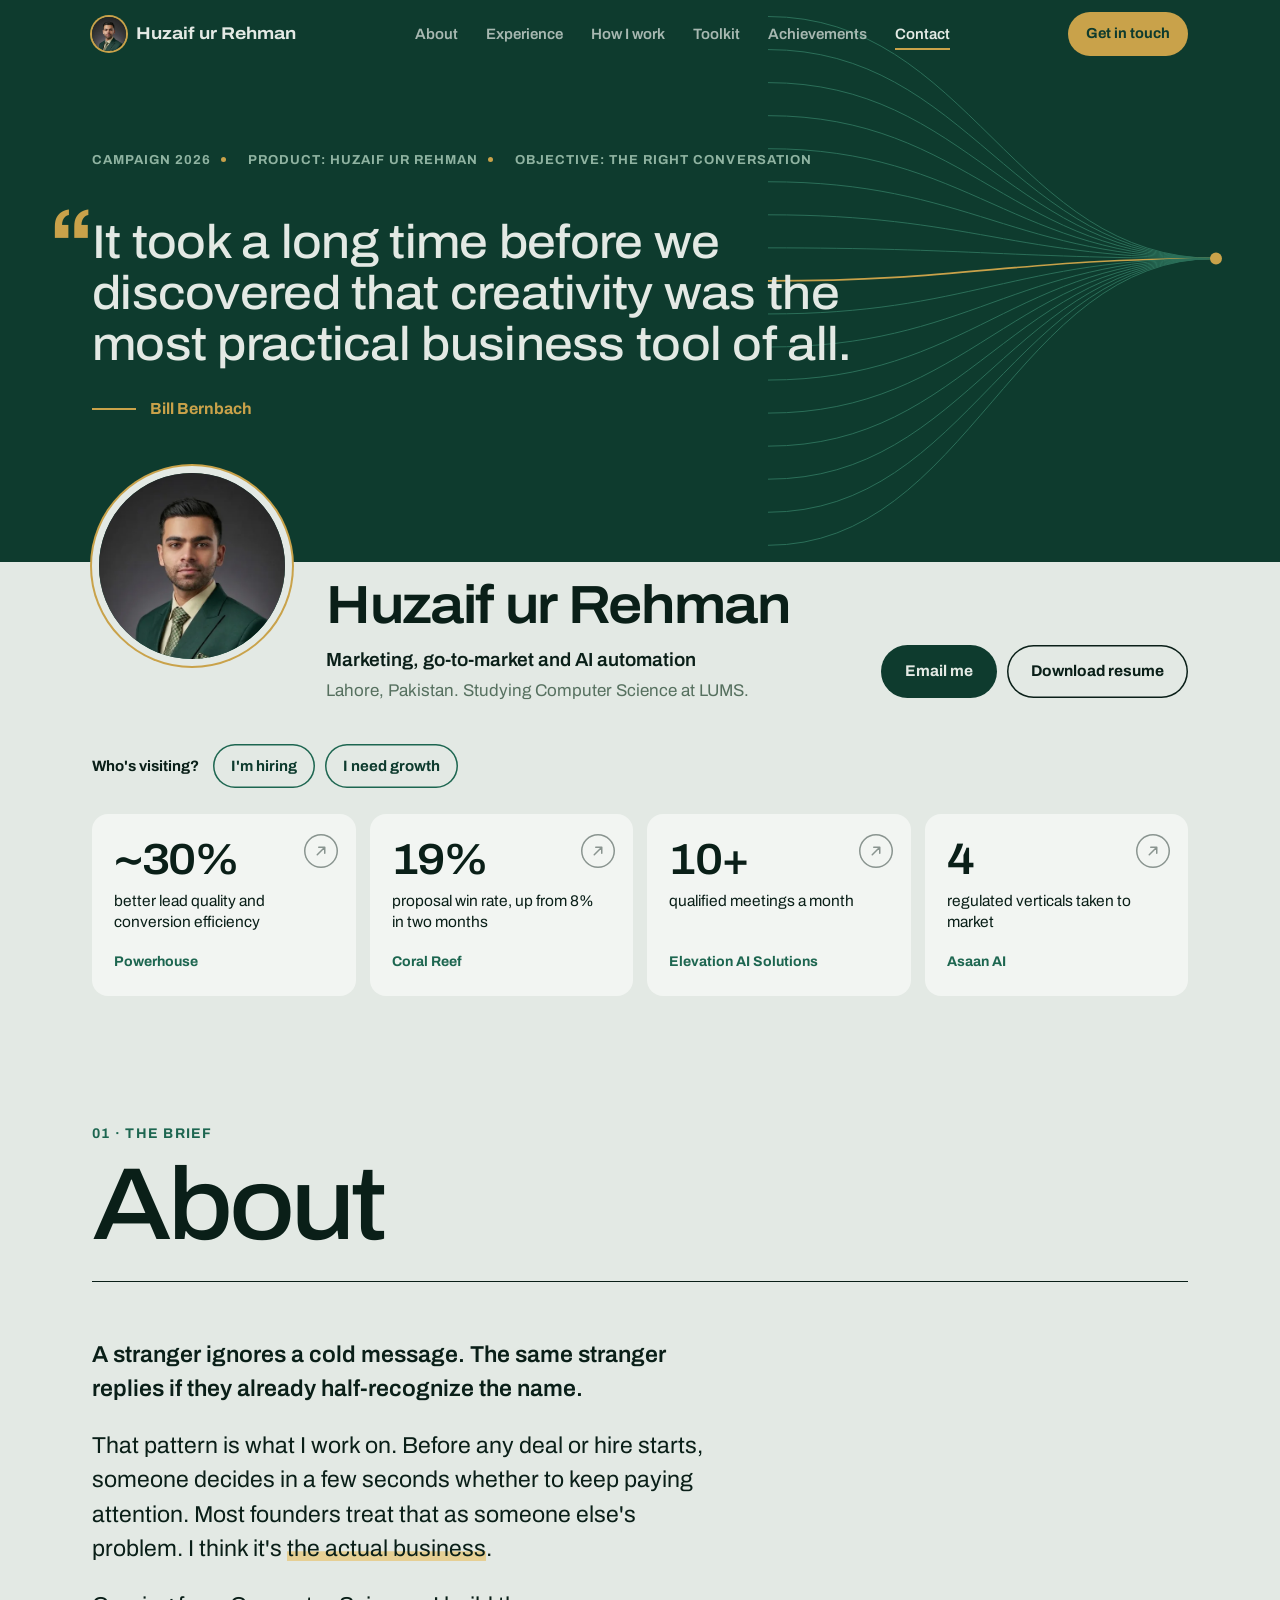
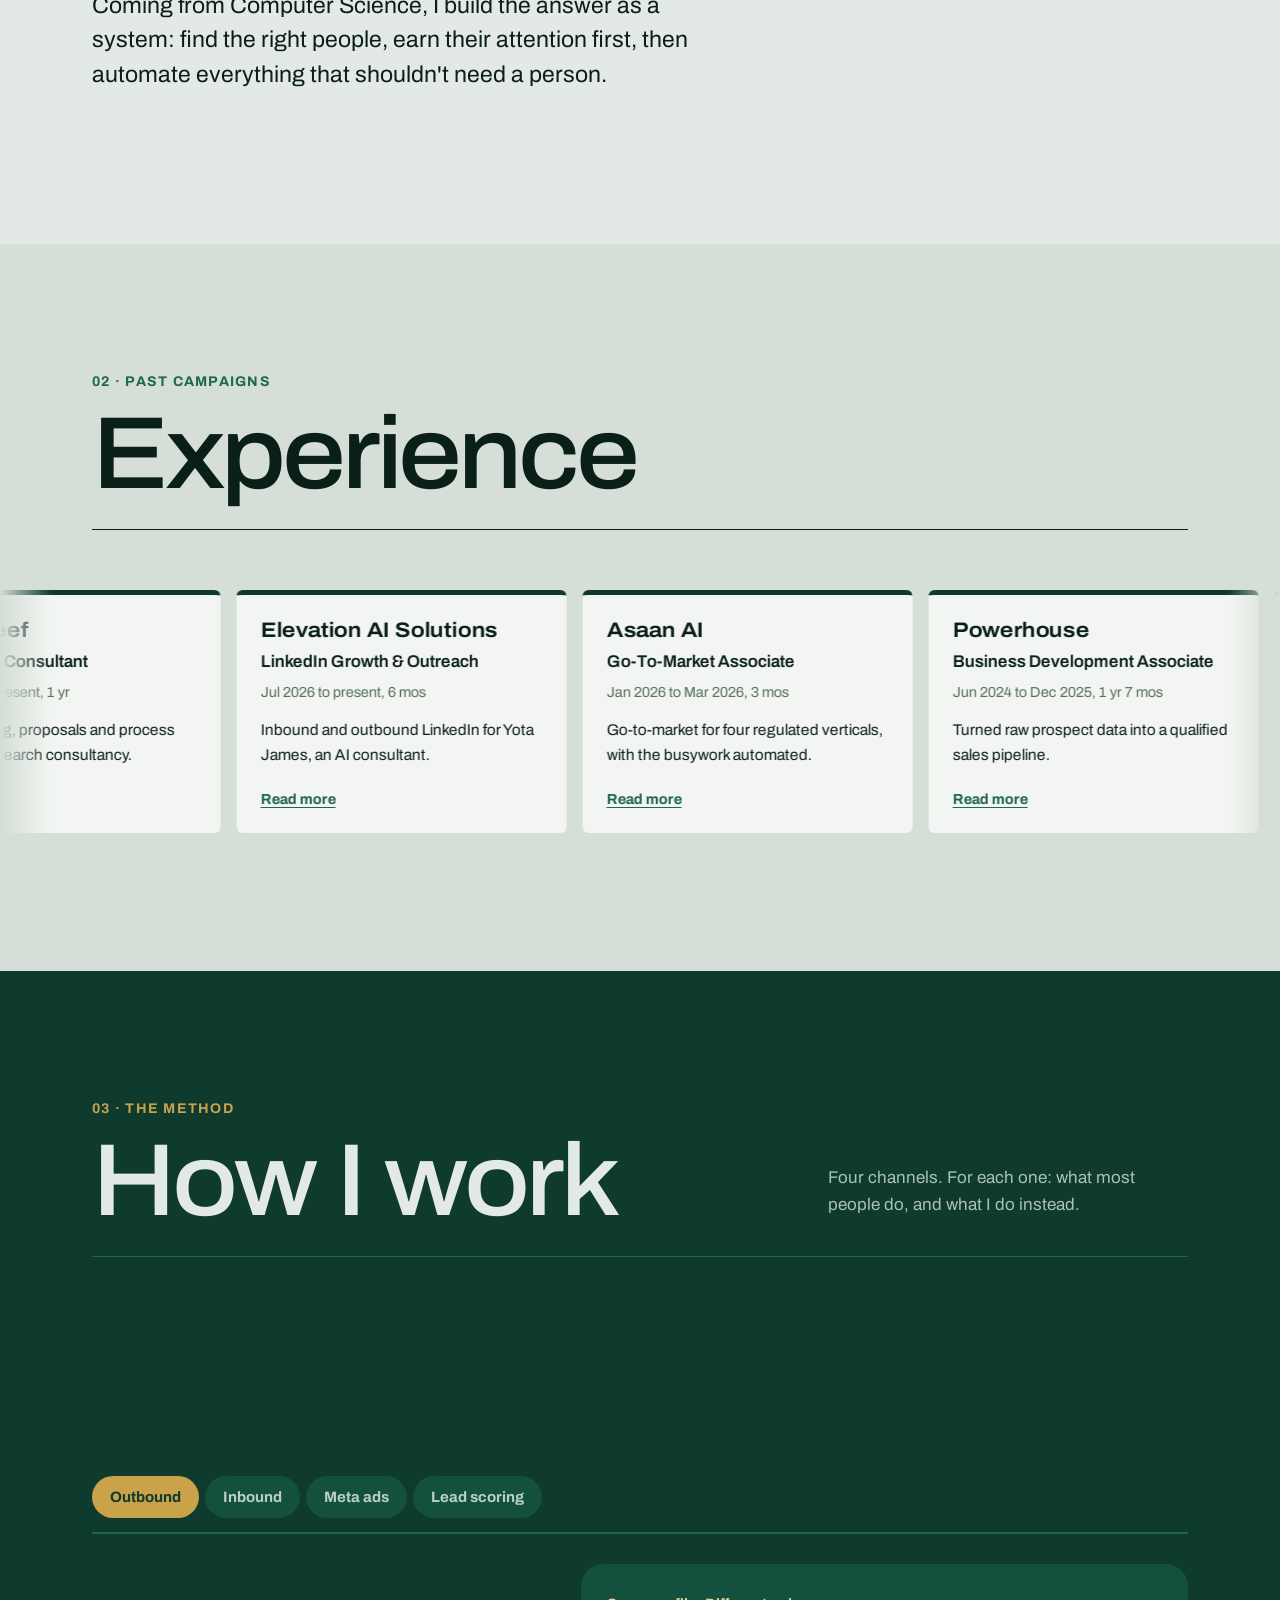
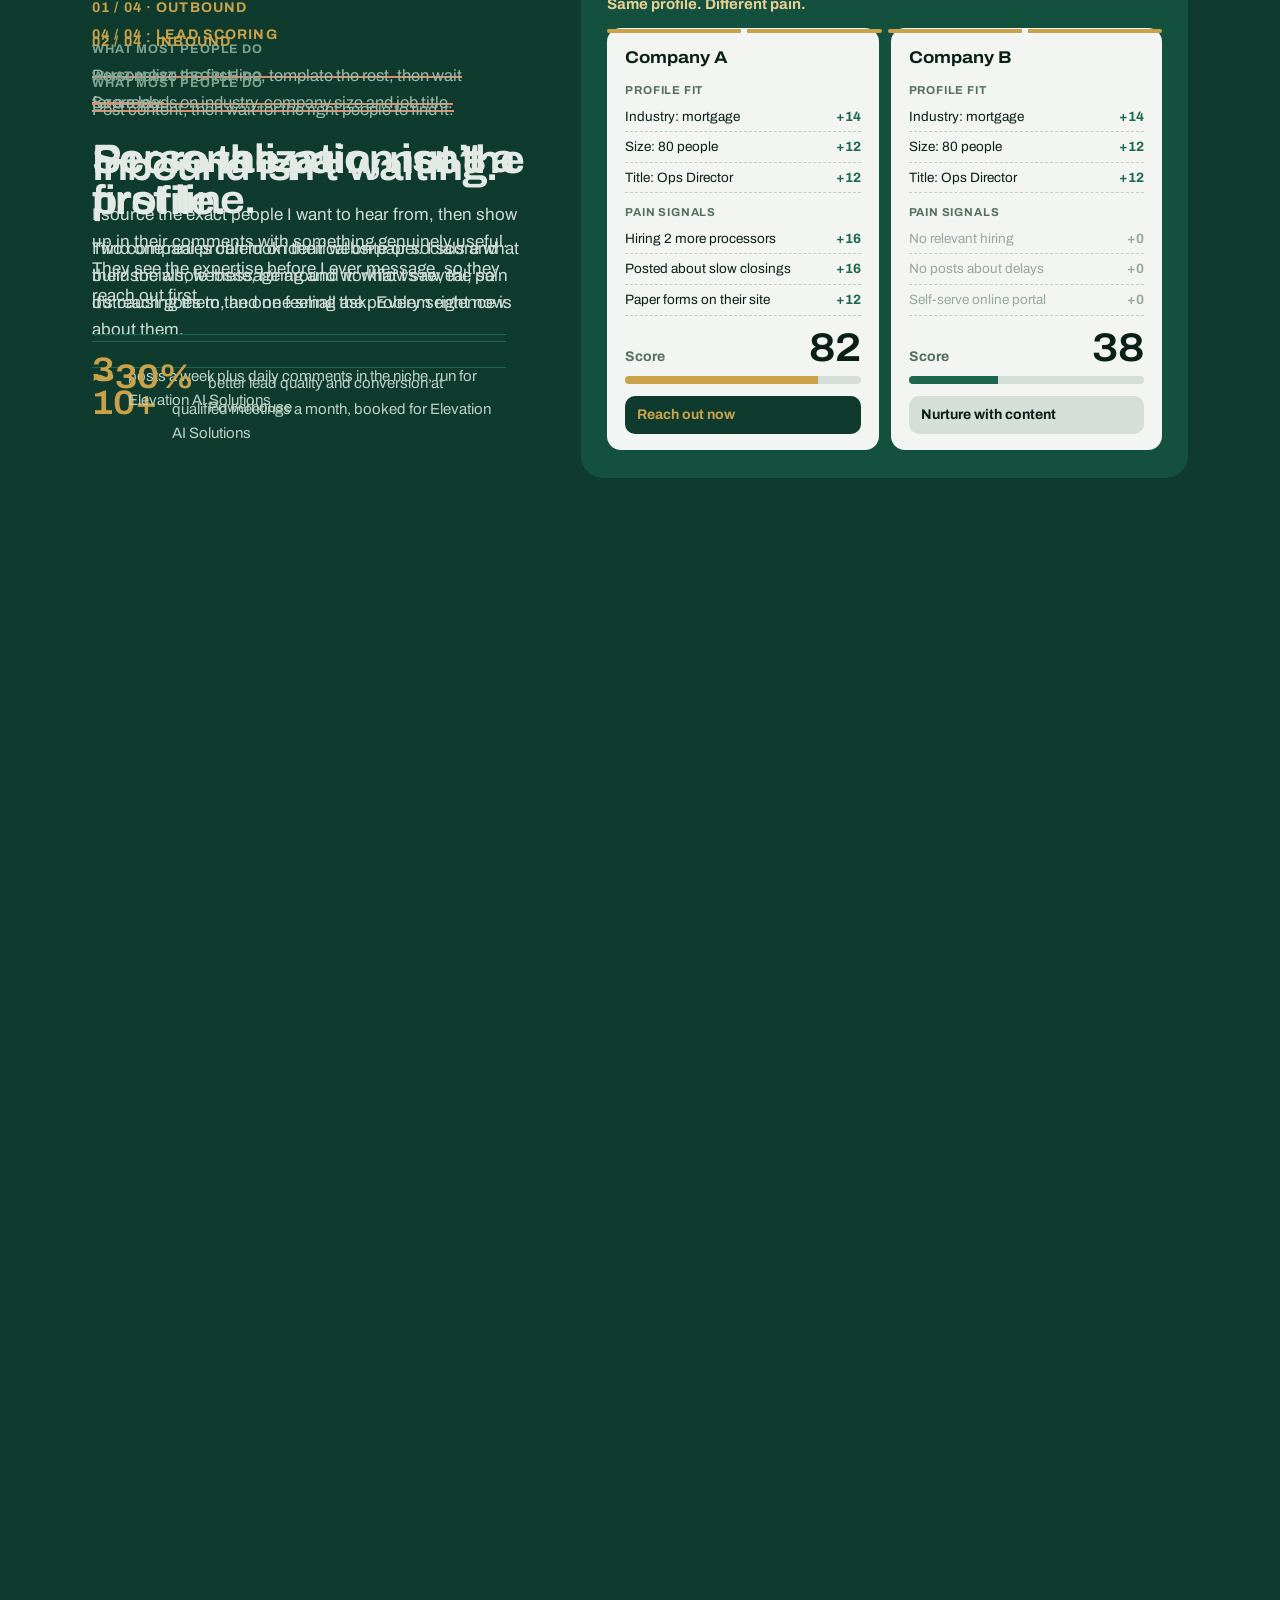
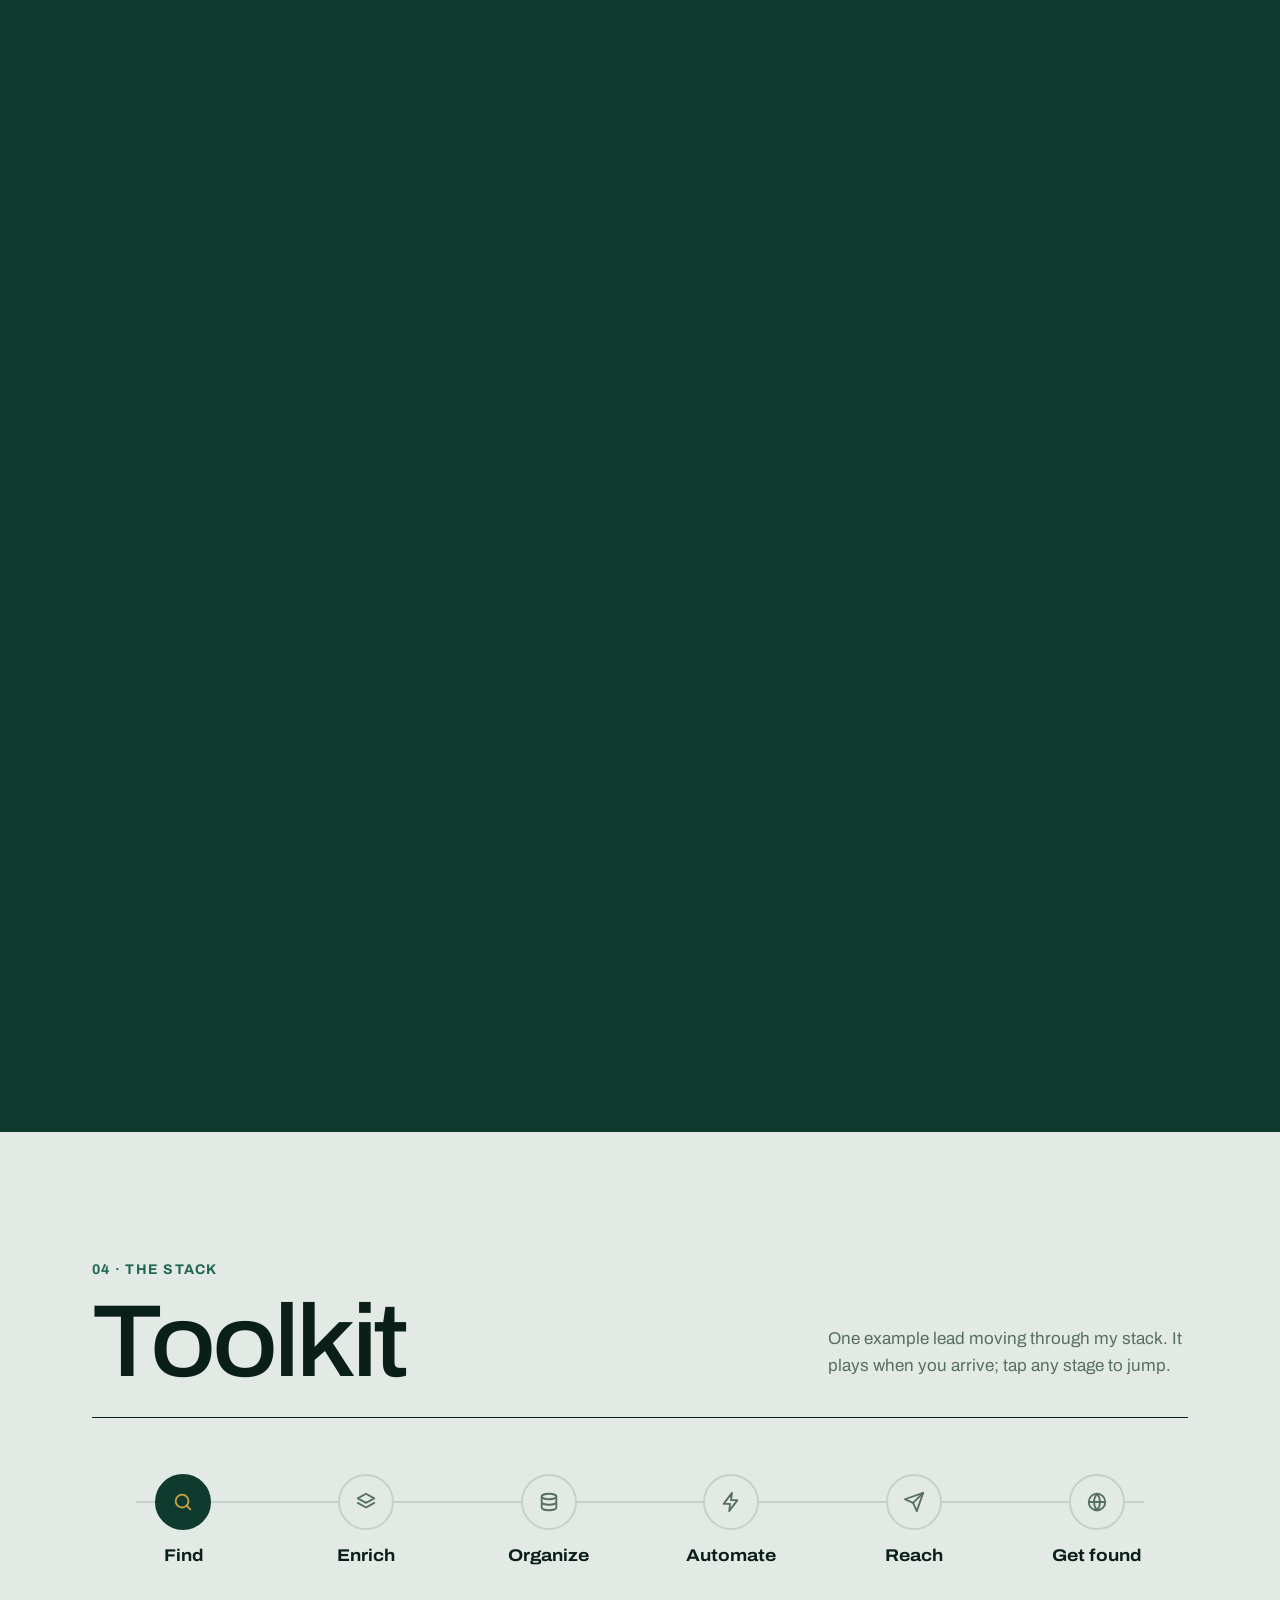
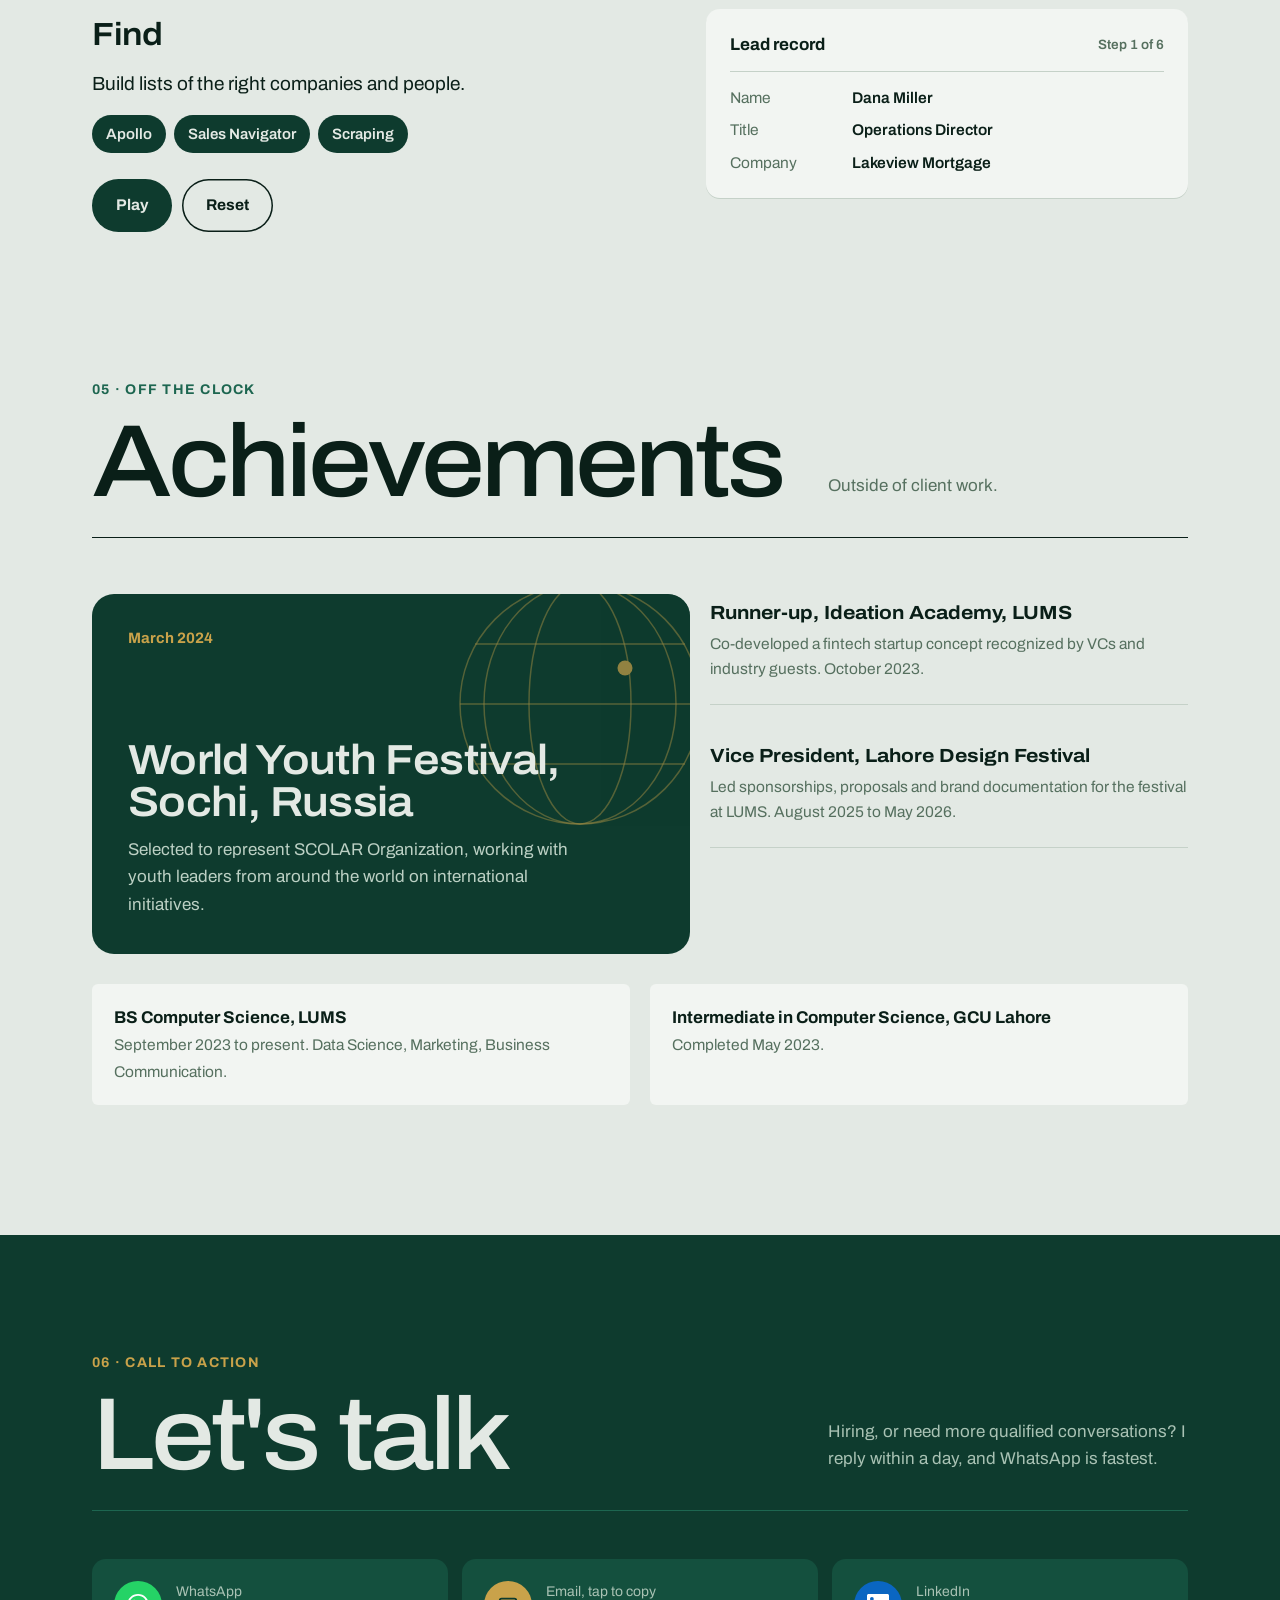
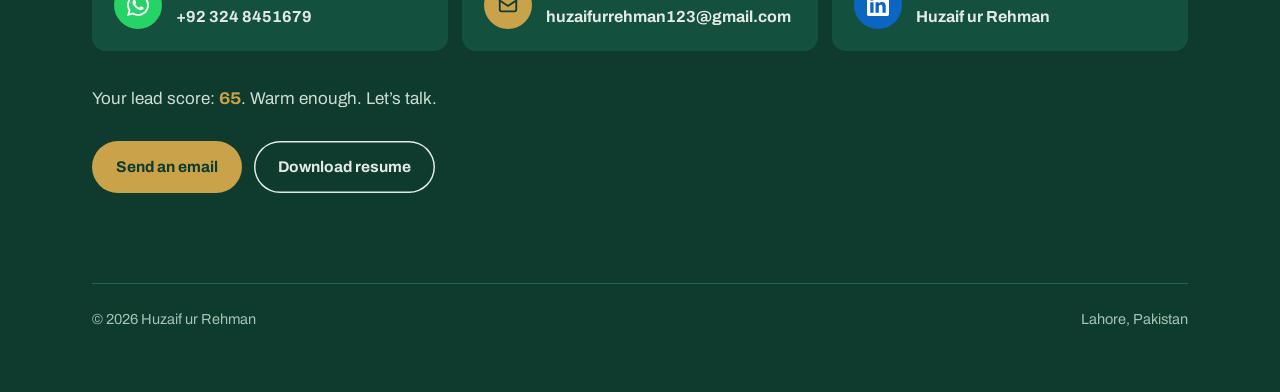
==== commit cdd899c2: "Campaign redesign: scroll-driven How I work, segment picker, live lead score Co-Authored-By: Claude " ====
--- a/index.html
+++ b/index.html
@@ -19,7 +19,7 @@
 <link rel="icon" href="assets/favicon.png">
 <link rel="apple-touch-icon" href="assets/favicon.png">
 <link rel="preload" href="assets/fonts/archivo.woff2" as="font" type="font/woff2" crossorigin>
-<link rel="stylesheet" href="assets/site.css?v=389130">
+<link rel="stylesheet" href="assets/site.css?v=824243">
 <script type="application/ld+json">{"@context":"https://schema.org","@graph":[{"@type":"Person","@id":"https://huzaifurrehman.vercel.app/#me","name":"Huzaif ur Rehman","url":"https://huzaifurrehman.vercel.app/","image":"https://huzaifurrehman.vercel.app/assets/photo.webp","jobTitle":"Marketing and go-to-market","description":"Marketing, go-to-market and AI automation: outbound and inbound LinkedIn, Meta ads, lead scoring and pipeline automation.","email":"mailto:huzaifurrehman123@gmail.com","telephone":"+923248451679","address":{"@type":"PostalAddress","addressLocality":"Lahore","addressCountry":"PK"},"alumniOf":[{"@type":"CollegeOrUniversity","name":"Lahore University of Management Sciences (LUMS)"},{"@type":"CollegeOrUniversity","name":"Government College University, Lahore"}],"knowsAbout":["Go-to-market strategy","Demand generation","Lead generation","Lead scoring","ICP definition","Marketing automation","n8n","Salesforce","Apollo","GoHighLevel","LinkedIn Sales Navigator","Meta Ads","SEO","Generative engine optimization"],"sameAs":["https://www.linkedin.com/in/huzaif-ur-rehman-633692287"]},{"@type":"ProfilePage","@id":"https://huzaifurrehman.vercel.app/#page","url":"https://huzaifurrehman.vercel.app/","name":"Huzaif ur Rehman | Marketing, go-to-market and AI automation","mainEntity":{"@id":"https://huzaifurrehman.vercel.app/#me"}}]}</script>
 </head>
 <body>
@@ -45,21 +45,28 @@
   <div class="band">
     <svg class="lines" id="lines" aria-hidden="true"></svg>
     <div class="wrap">
+      <div class="camp load" aria-hidden="true"><span>Campaign 2026</span><span>Product: Huzaif ur Rehman</span><span>Objective: the right conversation</span></div>
       <blockquote class="quote load"><span class="mk" aria-hidden="true">&ldquo;</span><p>It took a long time before we discovered that creativity was the most practical business tool of all.</p><cite>Bill Bernbach</cite></blockquote>
     </div>
   </div>
   <div class="wrap">
     <div class="who">
-      <button class="ph load l2" id="phBtn" aria-label="View full photo"><img src="assets/photo.webp" width="200" height="200" alt="Huzaif ur Rehman" fetchpriority="high"></button>
+      <div class="ph load l2"><img src="assets/photo.webp" width="200" height="200" alt="Huzaif ur Rehman" fetchpriority="high"></div>
       <div class="id load l3">
         <h1 class="wide">Huzaif ur Rehman</h1>
         <div class="role">Marketing, go-to-market and AI automation</div>
         <div class="loc">Lahore, Pakistan. Studying Computer Science at LUMS.</div>
       </div>
-      <div class="act load l4">
+      <div class="act load l4" id="heroAct">
         <a class="btn b-green" href="#contact">Email me</a>
         <a class="btn b-line" href="assets/Huzaif_ur_Rehman_Resume.pdf" target="_blank" rel="noopener">Download resume</a>
       </div>
+    </div>
+    <div class="seg load l4" role="group" aria-label="Who is visiting">
+      <span class="seg-q">Who's visiting?</span>
+      <button data-seg="hire" aria-pressed="false">I'm hiring</button>
+      <button data-seg="growth" aria-pressed="false">I need growth</button>
+      <span class="seg-note" id="segNote" aria-live="polite"></span>
     </div>
     <div class="stats load l4">
       <button class="stat" data-role="powerhouse"><b data-n="30" data-pre="~" data-suf="%">~30%</b><span>better lead quality and conversion efficiency</span><small>Powerhouse</small><svg class="ar" viewBox="0 0 24 24" aria-hidden="true"><path d="M7 17 17 7M9 7h8v8"/></svg></button>
@@ -72,7 +79,7 @@
 
 <section class="sec" id="about">
   <div class="wrap">
-    <div class="sh"><h2 class="wide">About</h2></div>
+    <div class="sh"><h2 class="wide"><span class="kick" aria-hidden="true">01 · The brief</span>About</h2></div>
   </div>
   <div class="wrap about solo">
     <div class="txt">
@@ -84,71 +91,60 @@
 </section>
 
 <section class="sec" id="experience" style="background:var(--mint2)">
-  <div class="wrap"><div class="sh"><h2 class="wide">Experience</h2></div></div>
+  <div class="wrap"><div class="sh"><h2 class="wide"><span class="kick" aria-hidden="true">02 · Past campaigns</span>Experience</h2></div></div>
   <div class="rail" id="rail"><div class="track"><!--gen:roles--><button class="job" data-role="coral"><span class="org">Coral Reef</span><span class="r">Operations Consultant</span><span class="d">Jan 2026 to present</span><p>Lead sourcing, proposals and process work for a research consultancy.</p><span class="open">Read more</span></button><button class="job" data-role="yota"><span class="org">Elevation AI Solutions</span><span class="r">LinkedIn Growth &amp; Outreach</span><span class="d">Jul 2026 to present</span><p>Inbound and outbound LinkedIn for Yota James, an AI consultant.</p><span class="open">Read more</span></button><button class="job" data-role="asaan"><span class="org">Asaan AI</span><span class="r">Go-To-Market Associate</span><span class="d">Jan 2026 to Mar 2026</span><p>Go-to-market for four regulated verticals, with the busywork automated.</p><span class="open">Read more</span></button><button class="job" data-role="powerhouse"><span class="org">Powerhouse</span><span class="r">Business Development Associate</span><span class="d">Jun 2024 to Dec 2025</span><p>Turned raw prospect data into a qualified sales pipeline.</p><span class="open">Read more</span></button><button class="job" data-role="maped"><span class="org">MAPED_PK</span><span class="r">Social Media &amp; Meta Ads</span><span class="d">Jul 2025 to Dec 2025</span><p>Content, social profiles and Meta ads for an education consultancy.</p><span class="open">Read more</span></button><!--/gen:roles--></div></div>
 </section>
 
 <section class="sec how" id="how">
-  <div class="wrap">
-    <div class="sh"><h2 class="wide">How I work</h2></div>
-    <div class="modes" role="tablist" id="modes"><span class="ind" aria-hidden="true"></span>
-      <button role="tab" aria-selected="true" data-p="out">Outbound</button>
-      <button role="tab" aria-selected="false" data-p="in">Inbound</button>
-      <button role="tab" aria-selected="false" data-p="ads">Meta ads</button>
-      <button role="tab" aria-selected="false" data-p="score">Lead scoring</button>
-    </div>
-    <div class="stage">
-      <div class="pane on" id="p-out" role="tabpanel">
-        <h3>Warm before outreach</h3>
-        <p class="intro">Engage first, watch for signals, and message only once the prospect is warm. Then a short sequence takes over.</p>
-        <div class="cols">
-          <div>
-            <div class="lbl">How warm is the prospect?</div>
-            <div class="temp" id="temp"></div>
-            <input type="range" min="0" max="3" step="1" value="0" id="tempR" aria-label="Prospect temperature">
-            <div class="scale"><span>Most outreach starts here</span><b>I message here</b></div>
-            <div class="box" id="tempBox" style="margin-top:18px"></div>
-          </div>
-          <div>
-            <div class="lbl">Then a four-touch sequence</div>
-            <div class="seq" id="seq"></div>
-            <div class="split"><div><b>Automated</b>Scheduling, timing and tracking</div><div><b>Written by me</b>The angle, the opener and every reply</div></div>
-          </div>
-        </div>
-      </div>
-      <div class="pane" id="p-in" role="tabpanel">
-        <h3>Content that does a job</h3>
-        <p class="intro">Every post names a problem, proves expertise or shows a result, and moves a reader one step closer to a conversation.</p>
-        <div class="cols">
-          <div>
-            <div class="lbl">The weekly content mix</div>
-            <div class="mix"><div class="donut" id="donut"></div><div class="legend" id="legend"></div></div>
-            <div class="box" id="mixBox" style="margin-top:18px"></div>
-          </div>
-          <div>
-            <div class="lbl">Where each post moves people</div>
-            <div class="funnel" id="funnel"></div>
-            <div class="box" id="funBox" style="margin-top:18px"></div>
-          </div>
-        </div>
-      </div>
-      <div class="pane" id="p-ads" role="tabpanel">
-        <h3>A four-stage ads funnel</h3>
-        <p class="intro">Each stage gets its own audience, creative and number to watch. The last stage feeds what works back into the first.</p>
-        <div class="ads" id="ads"></div>
-        <div class="adgrid" id="adgrid"></div>
-        <p class="loopnote">AI tools write and vary the creative; the numbers decide which version gets the budget.</p>
-      </div>
-      <div class="pane" id="p-score" role="tabpanel">
-        <h3>Score every lead before reaching out</h3>
-        <p class="intro">Switch the signals on or off for a lead. The score decides what happens next, and an n8n workflow does the routing.</p>
-        <div class="cols">
-          <div class="sig" id="sig"></div>
-          <div class="meter">
-            <svg class="gauge" viewBox="0 0 260 140" aria-hidden="true"><path d="M20 130 A110 110 0 0 1 240 130" stroke="#1d6650"/><path id="gfg" class="fg" d="M20 130 A110 110 0 0 1 240 130" stroke="#c9a24a"/></svg>
-            <div class="num" id="score">0</div><div class="of">out of 100</div>
-            <div class="route" id="route"></div>
-          </div>
+  <div class="wrap"><div class="sh"><h2 class="wide"><span class="kick" aria-hidden="true">03 · The method</span>How I work</h2><p>Four channels. For each one: what most people do, and what I do instead.</p></div></div>
+  <div class="pin" id="pin">
+    <div class="pin-in">
+      <div class="wrap">
+        <div class="steps" id="steps">
+          <button data-i="0">Outbound</button><button data-i="1">Inbound</button><button data-i="2">Meta ads</button><button data-i="3">Lead scoring</button>
+          <span class="sbar" aria-hidden="true"><i id="sbar"></i></span>
+        </div>
+        <div class="panels">
+      <article class="mp" id="m-out" data-i="0">
+        <div class="mtxt">
+          <div class="mnum">01 / 04 &middot; Outbound</div>
+          <p class="most"><span>What most people do</span><s>Personalize the first line, template the rest, then wait for a reply.</s></p>
+          <h3>Personalization isn&rsquo;t a first line.</h3>
+          <p class="mbody">I find one real problem on their website or socials and build the whole message around it: what I saw, the pain it&rsquo;s causing them, and one small ask. Every sentence is about them.</p>
+          <p class="mproof"><b>10+</b><span>qualified meetings a month, booked for Elevation AI Solutions</span></p>
+        </div>
+        <div class="mfig" id="g-out"></div>
+      </article>
+      <article class="mp" id="m-in" data-i="1">
+        <div class="mtxt">
+          <div class="mnum">02 / 04 &middot; Inbound</div>
+          <p class="most"><span>What most people do</span><s>Post content, then wait for the right people to find it.</s></p>
+          <h3>Inbound isn&rsquo;t waiting.</h3>
+          <p class="mbody">I source the exact people I want to hear from, then show up in their comments with something genuinely useful. They see the expertise before I ever message, so they reach out first.</p>
+          <p class="mproof"><b>3</b><span>posts a week plus daily comments in the niche, run for Elevation AI Solutions</span></p>
+        </div>
+        <div class="mfig" id="g-in"></div>
+      </article>
+      <article class="mp" id="m-ads" data-i="2">
+        <div class="mtxt">
+          <div class="mnum">03 / 04 &middot; Meta ads</div>
+          <p class="most"><span>What most people do</span><s>Launch one ad to one audience, then guess why it did or didn&rsquo;t work.</s></p>
+          <h3>AI makes the variants. Data picks the winner.</h3>
+          <p class="mbody">For every audience I test different angles: the benefit, the purpose, the pain. AI produces the variants fast, and the budget follows whatever converts, not whatever I like best.</p>
+          <p class="mproof"><b>3&ndash;5</b><span>new AI variants tested every week on MAPED_PK&rsquo;s campaigns</span></p>
+        </div>
+        <div class="mfig" id="g-ads"></div>
+      </article>
+      <article class="mp" id="m-score" data-i="3">
+        <div class="mtxt">
+          <div class="mnum">04 / 04 &middot; Lead scoring</div>
+          <p class="most"><span>What most people do</span><s>Score leads on industry, company size and job title.</s></p>
+          <h3>Score the pain, not the profile.</h3>
+          <p class="mbody">Two companies can look identical on paper. I score what their socials, website, hiring and workflows reveal, so outreach goes to the one feeling the problem right now.</p>
+          <p class="mproof"><b>~30%</b><span>better lead quality and conversion at Powerhouse</span></p>
+        </div>
+        <div class="mfig" id="g-score"></div>
+      </article>
         </div>
       </div>
     </div>
@@ -157,7 +153,7 @@
 
 <section class="sec" id="toolkit">
   <div class="wrap">
-    <div class="sh"><h2 class="wide">Toolkit</h2><p>The stack I use, shown as one example lead moving through it. Press play, or tap any stage.</p></div>
+    <div class="sh"><h2 class="wide"><span class="kick" aria-hidden="true">04 · The stack</span>Toolkit</h2><p>One example lead moving through my stack. It plays when you arrive; tap any stage to jump.</p></div>
     <div class="stack">
       <div class="line"><i id="sline"></i></div><div class="dot" id="sdot"></div>
       <div class="nodes" id="nodes"></div>
@@ -171,7 +167,7 @@
 
 <section class="sec" id="achievements" style="padding-top:20px">
   <div class="wrap">
-    <div class="sh"><h2 class="wide">Achievements</h2><p>Outside of client work.</p></div>
+    <div class="sh"><h2 class="wide"><span class="kick" aria-hidden="true">05 · Off the clock</span>Achievements</h2><p>Outside of client work.</p></div>
     <div class="ach">
       <div class="wyf">
         <svg viewBox="0 0 200 200" aria-hidden="true"><g fill="none" stroke="#c9a24a" stroke-opacity=".55"><circle cx="100" cy="100" r="80"/><ellipse cx="100" cy="100" rx="34" ry="80"/><ellipse cx="100" cy="100" rx="64" ry="80"/><path d="M20 100h160M30 60h140M30 140h140"/></g><circle cx="130" cy="76" r="5" fill="#c9a24a"/></svg>
@@ -193,22 +189,26 @@
 
 <section class="contact" id="contact">
   <div class="wrap">
-    <div class="sh"><h2 class="wide">Let's talk</h2><p>Hiring for marketing, growth or go-to-market? I reply within a day, and WhatsApp is fastest.</p></div>
+    <div class="sh"><h2 class="wide"><span class="kick" aria-hidden="true">06 · Call to action</span>Let's talk</h2><p id="cIntro">Hiring, or need more qualified conversations? I reply within a day, and WhatsApp is fastest.</p></div>
     <div class="ways">
-      <a class="way" href="https://wa.me/923248451679?text=Hi%20Huzaif%2C%20I%20came%20across%20your%20portfolio%20and%20would%20like%20to%20talk." target="_blank" rel="noopener"><div class="ic" style="background:#25D366"><svg viewBox="0 0 24 24" aria-hidden="true"><path fill="#fff" d="M17.472 14.382c-.297-.149-1.758-.867-2.03-.967-.273-.099-.471-.148-.67.15-.197.297-.767.966-.94 1.164-.173.199-.347.223-.644.075-.297-.15-1.255-.463-2.39-1.475-.883-.788-1.48-1.761-1.653-2.059-.173-.297-.018-.458.13-.606.134-.133.298-.347.446-.52.149-.174.198-.298.298-.497.099-.198.05-.371-.025-.52-.075-.149-.669-1.612-.916-2.207-.242-.579-.487-.5-.669-.51-.173-.008-.371-.01-.57-.01-.198 0-.52.074-.792.372-.272.297-1.04 1.016-1.04 2.479 0 1.462 1.065 2.875 1.213 3.074.149.198 2.096 3.2 5.077 4.487.709.306 1.262.489 1.694.625.712.227 1.36.195 1.871.118.571-.085 1.758-.719 2.006-1.413.248-.694.248-1.289.173-1.413-.074-.124-.272-.198-.57-.347m-5.421 7.403h-.004a9.87 9.87 0 01-5.031-1.378l-.361-.214-3.741.982.998-3.648-.235-.374a9.86 9.86 0 01-1.51-5.26c.001-5.45 4.436-9.884 9.888-9.884 2.64 0 5.122 1.03 6.988 2.898a9.825 9.825 0 012.893 6.994c-.003 5.45-4.437 9.884-9.885 9.884m8.413-18.297A11.815 11.815 0 0012.05 0C5.495 0 .16 5.335.157 11.892c0 2.096.547 4.142 1.588 5.945L.057 24l6.305-1.654a11.882 11.882 0 005.683 1.448h.005c6.554 0 11.89-5.335 11.893-11.893a11.821 11.821 0 00-3.48-8.413Z"/></svg></div><div><span>WhatsApp</span><b>+92 324 8451679</b></div></a>
+      <a class="way" id="waLink" href="https://wa.me/923248451679?text=Hi%20Huzaif%2C%20I%20came%20across%20your%20portfolio%20and%20would%20like%20to%20talk." target="_blank" rel="noopener"><div class="ic" style="background:#25D366"><svg viewBox="0 0 24 24" aria-hidden="true"><path fill="#fff" d="M17.472 14.382c-.297-.149-1.758-.867-2.03-.967-.273-.099-.471-.148-.67.15-.197.297-.767.966-.94 1.164-.173.199-.347.223-.644.075-.297-.15-1.255-.463-2.39-1.475-.883-.788-1.48-1.761-1.653-2.059-.173-.297-.018-.458.13-.606.134-.133.298-.347.446-.52.149-.174.198-.298.298-.497.099-.198.05-.371-.025-.52-.075-.149-.669-1.612-.916-2.207-.242-.579-.487-.5-.669-.51-.173-.008-.371-.01-.57-.01-.198 0-.52.074-.792.372-.272.297-1.04 1.016-1.04 2.479 0 1.462 1.065 2.875 1.213 3.074.149.198 2.096 3.2 5.077 4.487.709.306 1.262.489 1.694.625.712.227 1.36.195 1.871.118.571-.085 1.758-.719 2.006-1.413.248-.694.248-1.289.173-1.413-.074-.124-.272-.198-.57-.347m-5.421 7.403h-.004a9.87 9.87 0 01-5.031-1.378l-.361-.214-3.741.982.998-3.648-.235-.374a9.86 9.86 0 01-1.51-5.26c.001-5.45 4.436-9.884 9.888-9.884 2.64 0 5.122 1.03 6.988 2.898a9.825 9.825 0 012.893 6.994c-.003 5.45-4.437 9.884-9.885 9.884m8.413-18.297A11.815 11.815 0 0012.05 0C5.495 0 .16 5.335.157 11.892c0 2.096.547 4.142 1.588 5.945L.057 24l6.305-1.654a11.882 11.882 0 005.683 1.448h.005c6.554 0 11.89-5.335 11.893-11.893a11.821 11.821 0 00-3.48-8.413Z"/></svg></div><div><span>WhatsApp</span><b>+92 324 8451679</b></div></a>
       <button class="way" id="copyEmail"><div class="ic" style="background:var(--brass)"><svg viewBox="0 0 24 24" fill="none" stroke="#0e3b2e" stroke-width="2" stroke-linecap="round"><rect x="3" y="5" width="18" height="14" rx="2"/><path d="m3 7 9 6 9-6"/></svg></div><div><span>Email, tap to copy</span><b>huzaifurrehman123@gmail.com</b></div></button>
       <a class="way" href="https://www.linkedin.com/in/huzaif-ur-rehman-633692287" target="_blank" rel="noopener"><div class="ic" style="background:#0a66c2"><svg viewBox="0 0 24 24" aria-hidden="true"><path fill="#fff" d="M20.45 20.45h-3.56v-5.57c0-1.33-.02-3.04-1.85-3.04-1.85 0-2.14 1.45-2.14 2.94v5.67H9.35V9h3.41v1.56h.05c.48-.9 1.64-1.85 3.37-1.85 3.6 0 4.27 2.37 4.27 5.46v6.28zM5.34 7.43a2.06 2.06 0 1 1 0-4.13 2.06 2.06 0 0 1 0 4.13zM7.12 20.45H3.56V9h3.56v11.45zM22.22 0H1.77C.79 0 0 .77 0 1.73v20.54C0 23.23.79 24 1.77 24h20.45c.98 0 1.78-.77 1.78-1.73V1.73C24 .77 23.2 0 22.22 0z"/></svg></div><div><span>LinkedIn</span><b>Huzaif ur Rehman</b></div></a>
     </div>
-    <div class="cfoot"><a class="btn b-brass" href="mailto:huzaifurrehman123@gmail.com">Send an email</a><a class="btn b-line" href="assets/Huzaif_ur_Rehman_Resume.pdf" target="_blank" rel="noopener">Download resume</a></div>
+    <p class="cscore" id="cScore"></p>
+    <div class="cfoot" id="cFoot"><a class="btn b-brass" href="mailto:huzaifurrehman123@gmail.com">Send an email</a><a class="btn b-line" href="assets/Huzaif_ur_Rehman_Resume.pdf" target="_blank" rel="noopener">Download resume</a></div>
     <footer><span>&copy; <span id="yr">2026</span> Huzaif ur Rehman</span><span>Lahore, Pakistan</span></footer>
   </div>
 </section>
 
 <div class="modal" id="modal" role="dialog" aria-modal="true" aria-label="Role details"><div class="mbox"><button class="x" aria-label="Close">&times;</button><div id="mbody"></div></div></div>
-<div class="lb" id="lb" role="dialog" aria-modal="true" aria-label="Photo of Huzaif ur Rehman"><button class="x" aria-label="Close photo">&times;</button><img alt="Huzaif ur Rehman" width="720" height="1191"></div>
+<div class="lead" id="lead">
+  <div class="leadtip" id="leadTip" hidden><b>You're being scored.</b><p>This is the lead scoring I build for clients, running on you. Reading a section, opening a role or telling me who you are all count as signals.</p><ul id="leadLog"></ul></div>
+  <button class="lead-b" id="leadB" aria-expanded="false" aria-controls="leadTip"><svg viewBox="0 0 40 40" aria-hidden="true"><circle cx="20" cy="20" r="16"/><circle class="fg" id="leadRing" cx="20" cy="20" r="16"/></svg><span class="lv" id="leadV">5</span><span class="lt"><small>Your lead score</small><b id="leadS">Cold</b></span></button>
+</div>
 <div class="toast" id="toast" role="status">Email copied</div>
 
-<script src="assets/data.js?v=389130" defer></script>
-<script src="assets/site.js?v=389130" defer></script>
+<script src="assets/data.js?v=824243" defer></script>
+<script src="assets/site.js?v=824243" defer></script>
 </body>
 </html>
--- a/assets/site.css
+++ b/assets/site.css
@@ -56,7 +56,7 @@
 .quote cite:before{content:"";width:44px;height:2px;background:var(--brass)}
 .who{display:grid;grid-template-columns:auto 1fr auto;gap:34px;align-items:end;margin-top:-96px;position:relative}
 .who .id{padding-top:112px}
-.ph{align-self:start;cursor:zoom-in;padding:0;transition:transform .25s var(--ease);width:200px;height:200px;border-radius:50%;border:7px solid var(--mint);box-shadow:0 0 0 2px var(--brass);overflow:hidden;background:var(--green2)}
+.ph{align-self:start;padding:0;transition:transform .25s var(--ease);width:200px;height:200px;border-radius:50%;border:7px solid var(--mint);box-shadow:0 0 0 2px var(--brass);overflow:hidden;background:var(--green2)}
 .ph img{width:100%;height:100%;object-fit:cover}
 .who h1{font-size:clamp(36px,4.2vw,58px)}
 @media (min-width:981px){.who h1{white-space:nowrap}}
@@ -94,91 +94,6 @@
 /* how I work */
 .how{background:var(--green);color:var(--mint)}
 .how .lead{color:#a9c2b4}
-.modes{display:inline-flex;flex-wrap:wrap;gap:4px;margin-top:40px;background:var(--green2);padding:5px;border-radius:999px}
-.modes button{padding:11px 20px;border-radius:999px;font-weight:700;font-size:15px;color:#b9cfc3;transition:background .2s,color .2s}
-.modes button:hover{color:var(--mint)}
-.modes button[aria-selected=true]{color:var(--green)}
-.stage{margin-top:22px;background:var(--green2);border-radius:22px;padding:40px;min-height:520px}
-.pane{display:none}
-.pane.on{display:block;animation:pane .4s var(--ease)}
-@keyframes pane{from{opacity:0;transform:translateY(8px)}}
-.pane h3{font-stretch:106%;font-weight:620;font-size:26px;letter-spacing:-.01em}
-.pane .intro{color:#a9c2b4;max-width:60ch;margin-top:6px}
-.cols{display:grid;grid-template-columns:1fr 1fr;gap:40px;margin-top:30px;align-items:start}
-.lbl{font-weight:700;font-size:15px;color:var(--brass2);margin-bottom:12px}
-.box{background:var(--green);border-radius:14px;padding:22px}
-.box h4{font-size:19px;font-weight:700}
-.box p{color:#bcd0c4;font-size:15.5px;margin-top:6px}
-.tags{display:flex;flex-wrap:wrap;gap:8px;margin-top:12px}
-.tags span{font-size:14px;border:1px solid var(--green3);border-radius:999px;padding:4px 12px}
-/* temperature */
-.temp{display:grid;grid-template-columns:repeat(4,1fr);gap:4px;border-radius:10px;overflow:hidden}
-.temp button{padding:16px 6px;font-weight:700;font-size:15px;color:var(--green);transition:filter .2s,transform .2s}
-.temp button[aria-pressed=true]{filter:brightness(1.12);box-shadow:inset 0 -4px 0 var(--ink)}
-input[type=range]{width:100%;accent-color:var(--brass);margin:18px 0 6px;height:6px;cursor:pointer}
-.scale{display:flex;justify-content:space-between;font-size:14px;color:#a9c2b4}
-.scale b{color:var(--brass2)}
-/* sequence */
-.seq{display:grid;gap:8px}
-.seq button{display:grid;grid-template-columns:64px 1fr;gap:14px;align-items:center;text-align:left;padding:14px 16px;border-radius:12px;background:var(--green);transition:background .2s}
-.seq button span{font-weight:800;font-stretch:115%;color:var(--brass);font-size:15px}
-.seq button b{font-weight:700}
-.seq button em{display:none;font-style:normal;color:#bcd0c4;font-size:15px;grid-column:2}
-.seq button[aria-expanded=true]{background:var(--green3)}
-.seq button[aria-expanded=true] em{display:block}
-.split{display:grid;grid-template-columns:1fr 1fr;gap:10px;margin-top:12px;font-size:14.5px;color:#bcd0c4}
-.split div{border:1px dashed var(--green3);border-radius:10px;padding:12px 14px}
-.split b{display:block;color:var(--mint)}
-/* donut */
-.mix{display:flex;gap:30px;align-items:center}
-.donut{flex:none;width:220px;height:220px;position:relative}
-.donut svg{width:100%;height:100%;transform:rotate(-90deg)}
-.donut circle.s{cursor:pointer;transition:stroke-width .25s}
-.donut circle.s.on{stroke-width:30}
-.donut .mid{position:absolute;inset:0;display:flex;flex-direction:column;align-items:center;justify-content:center;text-align:center;pointer-events:none}
-.donut .mid b{font-stretch:var(--wide);font-weight:600;font-size:40px;line-height:1}
-.donut .mid span{font-size:14px;color:#bcd0c4;margin-top:4px;max-width:12ch}
-.legend{display:grid;gap:6px;flex:1}
-.legend button{display:flex;gap:12px;align-items:center;text-align:left;padding:10px 12px;border-radius:10px;transition:background .2s}
-.legend button i{width:14px;height:14px;border-radius:4px;flex:none}
-.legend button[aria-pressed=true]{background:var(--green)}
-.legend b{display:block;font-weight:700}
-.legend span{font-size:14px;color:#bcd0c4}
-.funnel{display:flex;flex-direction:column;align-items:center;gap:6px}
-.funnel button{height:48px;border-radius:8px;font-weight:700;font-size:15px;transition:transform .2s,box-shadow .2s}
-.funnel button[aria-pressed=true]{box-shadow:0 0 0 3px var(--green2),0 0 0 5px var(--brass);transform:scale(1.03)}
-/* ads */
-.ads{display:grid;grid-template-columns:repeat(4,1fr);gap:8px;position:relative;margin-top:30px}
-.ads button{text-align:left;padding:18px;border-radius:12px;background:var(--green);transition:background .2s,transform .2s;position:relative}
-.ads button small{display:block;font-weight:700;color:var(--brass);font-size:14px}
-.ads button b{display:block;font-stretch:115%;font-weight:700;font-size:20px;margin-top:2px}
-.ads button[aria-pressed=true]{background:var(--brass);color:var(--green)}
-.ads button[aria-pressed=true] small{color:var(--green)}
-.ads button:last-child:after{content:"";position:absolute;right:14px;top:16px;width:18px;height:18px;border:2px solid currentColor;border-radius:50%;border-right-color:transparent;opacity:.6}
-.adgrid{display:grid;grid-template-columns:repeat(4,1fr);gap:8px;margin-top:10px}
-.adgrid div{background:var(--green);border-radius:12px;padding:18px}
-.adgrid small{display:block;font-weight:700;color:var(--brass2);font-size:14px}
-.adgrid p{margin-top:4px;font-size:15.5px}
-.loopnote{margin-top:16px;color:#a9c2b4;font-size:15px;max-width:70ch}
-/* scoring */
-.sig{display:grid;gap:8px}
-.sig label{display:flex;justify-content:space-between;align-items:center;gap:14px;padding:13px 16px;border-radius:12px;background:var(--green);cursor:pointer;transition:background .2s}
-.sig label:hover{background:var(--green3)}
-.sig input{appearance:none;width:44px;height:24px;border-radius:999px;background:var(--green3);position:relative;flex:none;cursor:pointer;transition:background .2s}
-.sig input:before{content:"";position:absolute;left:3px;top:3px;width:18px;height:18px;border-radius:50%;background:var(--mint);transition:transform .2s}
-.sig input:checked{background:var(--brass)}
-.sig input:checked:before{transform:translateX(20px)}
-.sig span em{font-style:normal;color:var(--brass2);font-weight:700;margin-left:6px;font-size:14px}
-.meter{display:flex;flex-direction:column;align-items:center;text-align:center}
-.gauge{width:260px;height:140px}
-.gauge path{fill:none;stroke-width:22;stroke-linecap:round}
-.gauge .fg{transition:stroke-dashoffset .5s var(--ease),stroke .3s}
-.meter .num{font-stretch:var(--wide);font-weight:600;font-size:56px;line-height:1;margin-top:-58px}
-.meter .of{color:#a9c2b4;font-size:14px}
-.route{margin-top:22px;width:100%;border-radius:14px;padding:20px;background:var(--green);text-align:left}
-.route b{display:block;font-size:19px;font-stretch:112%}
-.route p{color:#bcd0c4;font-size:15.5px;margin-top:4px}
-
 /* toolkit */
 .stack{margin-top:50px;position:relative}
 .stack .line{position:absolute;left:4%;right:4%;top:27px;height:2px;background:var(--line)}
@@ -266,9 +181,8 @@
   .nav.open ul a{display:block;color:var(--mint);font-size:18px;padding:12px 0;border:0}
   .who{grid-template-columns:auto 1fr}
   .who .act{grid-column:1/-1}
-  .about,.cols,.tkpanel,.ach{grid-template-columns:1fr}
+  .about,.tkpanel,.ach{grid-template-columns:1fr}
   .about{gap:20px}
-  .ads,.adgrid{grid-template-columns:1fr 1fr}
 }
 @media (max-width:640px){
   body{font-size:16px}
@@ -282,11 +196,6 @@
   .ph{width:140px;height:140px;border-width:5px}
   .who .act .btn{flex:1;justify-content:center;padding:13px 12px;font-size:15px;white-space:nowrap}
   .job{width:285px}
-  .modes{display:grid;grid-template-columns:1fr 1fr;border-radius:18px;width:100%}
-  .modes button{border-radius:14px}
-  .stage{padding:22px;border-radius:18px}
-  .mix{flex-direction:column}
-  .ads,.adgrid,.split{grid-template-columns:1fr}
   .nodes{grid-template-columns:repeat(3,1fr);row-gap:22px}
   .stack .line,.stack .dot{display:none}
   .record dl{grid-template-columns:96px 1fr}
@@ -296,12 +205,6 @@
   .mbox{padding:26px 22px}
 }
 @media (prefers-reduced-motion:reduce){*{animation:none!important;transition:none!important}}
-
-.ph:hover{transform:scale(1.03)}
-.lb{position:fixed;inset:0;z-index:95;background:rgba(10,31,24,.86);display:none;align-items:center;justify-content:center;padding:24px;cursor:zoom-out}
-.lb.open{display:flex;animation:pane .3s var(--ease)}
-.lb img{max-height:88vh;max-width:min(92vw,620px);width:auto;height:auto;border-radius:14px;box-shadow:0 0 0 2px var(--brass)}
-.lb .x{position:absolute;right:18px;top:18px;width:44px;height:44px;border-radius:50%;background:var(--brass);color:var(--green);font-size:24px;line-height:1}
 
 /* section header */
 .sh{display:grid;grid-template-columns:1fr minmax(0,360px);gap:40px;align-items:end;padding-bottom:28px;border-bottom:1.5px solid currentColor;margin-bottom:56px}
@@ -326,17 +229,13 @@
 .stat:hover small,.stat:focus-visible small{color:var(--brass)}
 /* progress + tabs indicator */
 .prog{position:fixed;left:0;top:0;height:3px;width:100%;background:var(--brass);transform-origin:0 50%;transform:scaleX(0);z-index:60}
-.modes{position:relative}
-.modes .ind{position:absolute;border-radius:999px;background:var(--brass);transition:left .35s var(--ease),top .35s var(--ease),width .35s var(--ease),height .35s var(--ease);z-index:0}
-.modes button{position:relative;z-index:1}
-.modes button[aria-selected=true]{background:none}
 /* rail drag */
 .rail{cursor:grab;touch-action:pan-y}
 .rail.dragging{cursor:grabbing}
 .rail.dragging .job{pointer-events:none}
 .rail .track{animation:none!important;will-change:transform}
 @media (max-width:980px){.stats{grid-template-columns:1fr 1fr}.sh{grid-template-columns:1fr;gap:12px}}
-@media (max-width:640px){.stat b{font-size:30px}.stat{padding:18px 16px}.stat .ar{right:12px;top:14px;width:30px;height:30px;padding:6px}.stats{gap:10px;margin-top:40px}.sh{margin-bottom:36px;padding-bottom:20px}.modes button{border-radius:14px}.modes .ind{border-radius:14px}}
+@media (max-width:640px){.stat b{font-size:30px}.stat{padding:18px 16px}.stat .ar{right:12px;top:14px;width:30px;height:30px;padding:6px}.stats{gap:10px;margin-top:40px}.sh{margin-bottom:36px;padding-bottom:20px}}
 
 .stat .ar{position:absolute;right:18px;top:20px;width:34px;height:34px;padding:8px;border-radius:50%;box-shadow:inset 0 0 0 1.5px currentColor;fill:none;stroke:currentColor;stroke-width:2;stroke-linecap:round;stroke-linejoin:round;opacity:.45;transition:opacity .3s,transform .35s var(--ease),background .3s}
 .stat:hover .ar,.stat:focus-visible .ar{opacity:1;background:var(--brass);box-shadow:none;stroke:var(--green);transform:rotate(45deg)}
@@ -345,3 +244,174 @@
 
 .about.solo{display:block}
 .about.solo .txt{max-width:62ch}
+
+/* ===== campaign redesign ===== */
+.kick{display:block;font-size:14px;font-weight:700;letter-spacing:.09em;text-transform:uppercase;color:var(--green3);font-stretch:100%;line-height:1.2;margin-bottom:16px}
+.how .kick,.contact .kick{color:var(--brass)}
+.camp{display:flex;flex-wrap:wrap;gap:8px 22px;margin-bottom:46px;font-size:13px;font-weight:700;letter-spacing:.08em;text-transform:uppercase;color:#8fb3a1;position:relative}
+.camp span+span:before{content:"";display:inline-block;width:5px;height:5px;border-radius:50%;background:var(--brass);margin:0 22px 2px -13px;vertical-align:middle}
+.ph{cursor:default}
+
+/* segment picker */
+.seg{display:flex;align-items:center;flex-wrap:wrap;gap:10px;margin-top:40px}
+.seg-q{font-weight:700;font-size:15px;margin-right:4px}
+.seg button{padding:10px 18px;border-radius:999px;font-weight:700;font-size:15px;box-shadow:inset 0 0 0 1.5px var(--green3);color:var(--green);transition:background .2s,color .2s,box-shadow .2s}
+.seg button:hover{background:var(--paper)}
+.seg button[aria-pressed=true]{background:var(--green);color:var(--mint);box-shadow:none}
+.seg-note{font-size:14.5px;color:var(--moss)}
+.seg+.stats{margin-top:26px}
+
+/* how I work: scroll-driven */
+.how{padding-bottom:110px}
+.how .sh{margin-bottom:40px}
+.steps{display:flex;flex-wrap:wrap;gap:6px;align-items:center;margin-bottom:30px;position:relative;padding-bottom:16px}
+.steps button{padding:9px 18px;border-radius:999px;font-weight:700;font-size:15px;color:#b9cfc3;background:var(--green2);transition:background .3s,color .3s}
+.steps button:hover{color:var(--mint)}
+.steps button.on{background:var(--brass);color:var(--green)}
+.sbar{position:absolute;left:0;right:0;bottom:0;height:2px;background:var(--green3);overflow:hidden;border-radius:2px}
+.sbar i{position:absolute;inset:0;background:var(--brass);transform-origin:0 50%;transform:scaleX(0)}
+.how:not(.pinned) .steps{display:none}
+.panels{display:grid}
+.mp{display:grid;grid-template-columns:5fr 7fr;gap:56px;align-items:center}
+.how:not(.pinned) .mp+.mp{margin-top:80px;padding-top:80px;border-top:1px solid var(--green3)}
+.how.pinned .pin{height:325vh}
+.how.pinned .pin-in{position:sticky;top:0;height:100vh;display:flex;align-items:center;padding-top:60px}
+.how.pinned .pin-in .wrap{width:100%}
+.how.pinned .mp{grid-area:1/1;opacity:0;visibility:hidden;transform:translateY(28px);transition:opacity .45s var(--ease),transform .45s var(--ease),visibility 0s .45s}
+.how.pinned .mp.on{opacity:1;visibility:visible;transform:none;transition:opacity .45s var(--ease),transform .45s var(--ease)}
+.mnum{font-weight:700;color:var(--brass);font-size:14px;letter-spacing:.08em;text-transform:uppercase}
+.most{margin-top:20px;color:#9dbbab;font-size:16.5px;max-width:42ch}
+.most span{display:block;font-weight:700;font-size:12.5px;letter-spacing:.08em;text-transform:uppercase;color:#7fa391;margin-bottom:4px}
+.most s{text-decoration:none;background:linear-gradient(#e08a6a,#e08a6a) 0 58%/0% 2px no-repeat;transition:background-size .9s var(--ease) .25s}
+.mp.run .most s{background-size:100% 2px}
+.mtxt h3{font-stretch:108%;font-weight:640;font-size:clamp(30px,3.1vw,44px);line-height:1.04;letter-spacing:-.02em;margin-top:22px}
+.mbody{color:#cfdcd4;margin-top:14px;font-size:17px;max-width:46ch}
+.mproof{margin-top:24px;padding-top:18px;border-top:1px solid var(--green3);display:flex;gap:14px;align-items:baseline;font-size:15px;color:#bcd0c4;max-width:46ch}
+.mproof b{font-stretch:var(--wide);font-size:34px;line-height:1;color:var(--brass);font-weight:640;flex:none}
+.mfig{background:var(--green2);border-radius:22px;padding:26px}
+.cap{font-size:13.5px;color:#9dbbab;margin-top:14px}
+.cap.top{margin:0 0 12px;font-weight:700;color:var(--brass2);font-size:15px}
+
+/* outbound message */
+.msg{background:var(--paper);color:var(--ink);border-radius:14px;padding:18px 22px 20px}
+.msg-h{display:flex;gap:12px;align-items:center;padding-bottom:12px;border-bottom:1px solid var(--line);font-size:14px;line-height:1.3}
+.msg-h b{display:block}.msg-h span{color:var(--moss)}
+.av{width:38px;height:38px;border-radius:50%;background:var(--green);color:var(--brass);display:grid;place-items:center;font-weight:800;font-style:normal;font-size:13px;flex:none}
+.msg-b{margin-top:14px;font-size:16px;line-height:1.7}
+.hl{--c:#e6cf94;background:linear-gradient(var(--c),var(--c)) 0 88%/0% 42% no-repeat;transition:background-size .6s var(--ease) var(--d,0s);border-radius:2px}
+.hl[data-k="1"],.notes li[data-k="1"]{--c:#a9d4bd}.hl[data-k="2"],.notes li[data-k="2"]{--c:#f0bfa0}.hl[data-k="3"],.notes li[data-k="3"]{--c:#c4cff0}
+.notes li[data-k="0"]{--c:#e6cf94}
+.run .hl{background-size:100% 42%}
+.hl.hot{background-size:100% 100%!important}
+.notes{display:grid;grid-template-columns:1fr 1fr;gap:8px;margin-top:12px;list-style:none}
+.notes li{padding:10px 12px;border-radius:10px;background:var(--green);font-size:13.5px;line-height:1.4;color:#bcd0c4;border-left:4px solid var(--c);opacity:0;transform:translateY(8px);transition:opacity .5s var(--ease) var(--d,0s),transform .5s var(--ease) var(--d,0s);cursor:default}
+.notes b{display:block;color:var(--mint);font-size:14px;margin-bottom:2px}
+.run .notes li{opacity:1;transform:none}
+.cov{display:grid;gap:6px;margin-top:14px;font-size:13.5px;color:#9dbbab}
+.cov div{display:flex;align-items:center;gap:5px}
+.cov span{width:120px;font-weight:700}
+.cov i{width:22px;height:8px;border-radius:3px;background:var(--green3)}
+.cov i.on{background:#7fa391}.cov .me i.on{background:var(--brass)}.cov .me{color:var(--mint)}
+.cov em{font-style:normal;margin-left:8px}
+
+/* inbound feed */
+.rail4{display:grid;grid-template-columns:repeat(4,1fr);gap:6px;margin-bottom:16px}
+.rail4 div{font-size:13px;font-weight:700;color:#7fa391;line-height:1.3;transition:color .4s var(--d,0s)}
+.rail4 i{display:block;height:4px;border-radius:4px;background:var(--green3);margin-bottom:8px;position:relative;overflow:hidden}
+.rail4 i:after{content:"";position:absolute;inset:0;background:var(--brass);transform:scaleX(0);transform-origin:0 50%;transition:transform .6s var(--ease) var(--d,0s)}
+.run .rail4 div{color:var(--mint)}.run .rail4 i:after{transform:none}
+.feed{display:grid;gap:9px}
+.fi{display:flex;gap:12px;align-items:flex-start;background:var(--paper);color:var(--ink);border-radius:12px;padding:12px 14px;opacity:0;transform:translateY(12px);transition:opacity .5s var(--ease) var(--d,0s),transform .5s var(--ease) var(--d,0s)}
+.run .fi{opacity:1;transform:none}
+.fi .ic{width:34px;height:34px;border-radius:50%;flex:none;display:grid;place-items:center;background:var(--mint)}
+.fi .ic svg{width:17px;height:17px;fill:none;stroke:var(--green);stroke-width:2;stroke-linecap:round;stroke-linejoin:round}
+.fi small{display:block;color:var(--moss);font-size:12.5px;font-weight:700}
+.fi p{font-size:14.5px;line-height:1.45}
+.fi.dm{background:var(--brass)}
+.fi.dm .ic{background:var(--green)}.fi.dm .ic svg{stroke:var(--brass)}
+.fi.dm small{color:var(--green)}
+.fi em{display:inline-block;margin-top:6px;font-style:normal;font-weight:700;font-size:12.5px;background:var(--green);color:var(--brass2);padding:3px 10px;border-radius:999px}
+
+/* ads matrix */
+.mx{display:grid;grid-template-columns:118px repeat(3,1fr);gap:7px;align-items:center}
+.mx .h{font-size:13px;font-weight:700;color:var(--brass2);text-align:center}
+.mx .rl{font-size:14.5px;font-weight:700}
+.cell{height:66px;border-radius:12px;background:var(--green);display:grid;place-items:center;font-size:13px;color:#9dbbab;transition:background .5s var(--ease),color .5s,opacity .5s,transform .5s var(--ease)}
+.cell b{font-weight:700}
+.run .cell{animation:test 1.1s ease-in-out var(--d) 2}
+@keyframes test{50%{background:var(--green3);color:var(--mint)}}
+.done .cell{animation:none;opacity:.35}
+.done .cell.w{opacity:1;background:var(--brass);color:var(--green);transform:scale(1.04)}
+.budget{margin-top:18px}
+.bh{display:flex;justify-content:space-between;font-size:13.5px;color:#9dbbab;margin-bottom:8px}.bh b{color:var(--mint)}
+.bbar{display:flex;gap:3px;height:14px}
+.bbar i{flex:1 1 0;border-radius:3px;background:#6f9c86;transition:flex-grow .9s var(--ease),background .5s}
+.done .bbar i{flex-grow:.25;background:var(--green3)}
+.done .bbar i.w{flex-grow:6;background:var(--brass)}
+
+/* scoring cards */
+.sc{display:grid;grid-template-columns:1fr 1fr;gap:12px}
+.scard{background:var(--paper);color:var(--ink);border-radius:14px;padding:16px 18px}
+.scard h4{font-size:17px;font-stretch:110%}
+.grp{margin-top:10px}
+.grp small{display:block;font-weight:700;font-size:11.5px;letter-spacing:.07em;text-transform:uppercase;color:var(--moss);margin-bottom:2px}
+.grp ul{list-style:none}
+.grp li{display:flex;justify-content:space-between;gap:8px;font-size:13.5px;padding:4px 0;border-bottom:1px dashed var(--line)}
+.grp li b{color:var(--green3)}
+.grp li.off{color:#98a89e}.grp li.off b{color:#98a89e}
+.total{display:flex;align-items:baseline;justify-content:space-between;margin-top:12px;font-weight:700;font-size:14px;color:var(--moss)}
+.total b{font-stretch:var(--wide);font-size:40px;line-height:1;color:var(--ink);font-weight:640}
+.sbar2{height:8px;border-radius:99px;background:var(--mint2);margin-top:8px;overflow:hidden}
+.sbar2 i{display:block;height:100%;width:0;background:var(--green3);transition:width 1.2s var(--ease)}
+.run .sbar2 i{width:var(--w)}
+.hot .sbar2 i{background:var(--brass)}
+.verdict{margin-top:12px;padding:8px 12px;border-radius:10px;font-weight:700;font-size:14px;background:var(--mint2)}
+.hot .verdict{background:var(--green);color:var(--brass)}
+
+/* contact score line */
+.cscore{margin-top:34px;font-size:17px;color:#cfdcd4}
+.cscore b{color:var(--brass);font-stretch:var(--wide)}
+
+/* lead badge */
+.lead{position:fixed;left:18px;bottom:18px;z-index:70;opacity:0;transform:translateY(16px);pointer-events:none;transition:opacity .35s,transform .35s var(--ease)}
+.lead.show{opacity:1;transform:none;pointer-events:auto}
+.lead.show.away{opacity:0;transform:translateY(16px);pointer-events:none}
+.lead-b{display:flex;align-items:center;gap:10px;background:var(--ink);color:var(--mint);padding:6px 16px 6px 6px;border-radius:999px;box-shadow:0 8px 24px rgba(10,31,24,.28);position:relative}
+.lead-b svg{width:40px;height:40px;transform:rotate(-90deg)}
+.lead-b circle{fill:none;stroke:#2b4a3e;stroke-width:4}
+.lead-b circle.fg{stroke:var(--brass);stroke-linecap:round;transition:stroke-dashoffset .6s var(--ease)}
+.lv{position:absolute;left:6px;width:40px;text-align:center;font-weight:800;font-size:13px}
+.lt{line-height:1.15;text-align:left}
+.lt small{display:block;font-size:11px;color:#9dbbab;font-weight:600}
+.lt b{font-size:14px}
+.lead[data-st=Qualified] .lt b{color:var(--brass)}
+.lead.pulse .lead-b{animation:lp .7s var(--ease)}
+@keyframes lp{40%{transform:scale(1.08)}}
+.leadtip{position:absolute;left:0;bottom:62px;width:290px;background:var(--paper);color:var(--ink);border-radius:14px;padding:16px 18px;box-shadow:0 12px 30px rgba(10,31,24,.25);font-size:14px}
+.leadtip p{color:var(--moss);margin-top:4px;line-height:1.45}
+.leadtip ul{list-style:none;margin-top:10px;max-height:150px;overflow:auto}
+.leadtip li{padding:5px 0;border-top:1px solid var(--line)}
+.leadtip li b{color:var(--green3);margin-right:6px}
+
+@media (max-width:980px){
+  .mp{grid-template-columns:1fr;gap:28px}
+}
+@media (max-width:640px){
+  .camp{flex-direction:column;font-size:11.5px;gap:4px;margin-bottom:30px}
+  .camp span+span:before{display:none}
+  .seg{margin-top:30px}.seg-q{width:100%}
+  .seg button{flex:1}
+  .mfig{padding:16px;border-radius:18px}
+  .msg{padding:14px 16px}.msg-b{font-size:15px}
+  .notes{grid-template-columns:1fr}
+  .cov span{width:96px}
+  .rail4 div{font-size:11.5px}
+  .mx{grid-template-columns:84px repeat(3,1fr);gap:5px}
+  .mx .rl{font-size:12.5px}.cell{height:56px;font-size:11.5px;text-align:center}
+  .sc{grid-template-columns:1fr}
+  .lead{left:10px;bottom:10px}
+  .lead-b{padding:4px 12px 4px 4px;gap:8px}
+  .lead-b svg{width:32px;height:32px}.lv{left:4px;width:32px;font-size:11.5px}
+  .lt small{display:none}.lt b{font-size:13px}
+  .leadtip{width:min(290px,calc(100vw - 24px))}
+}
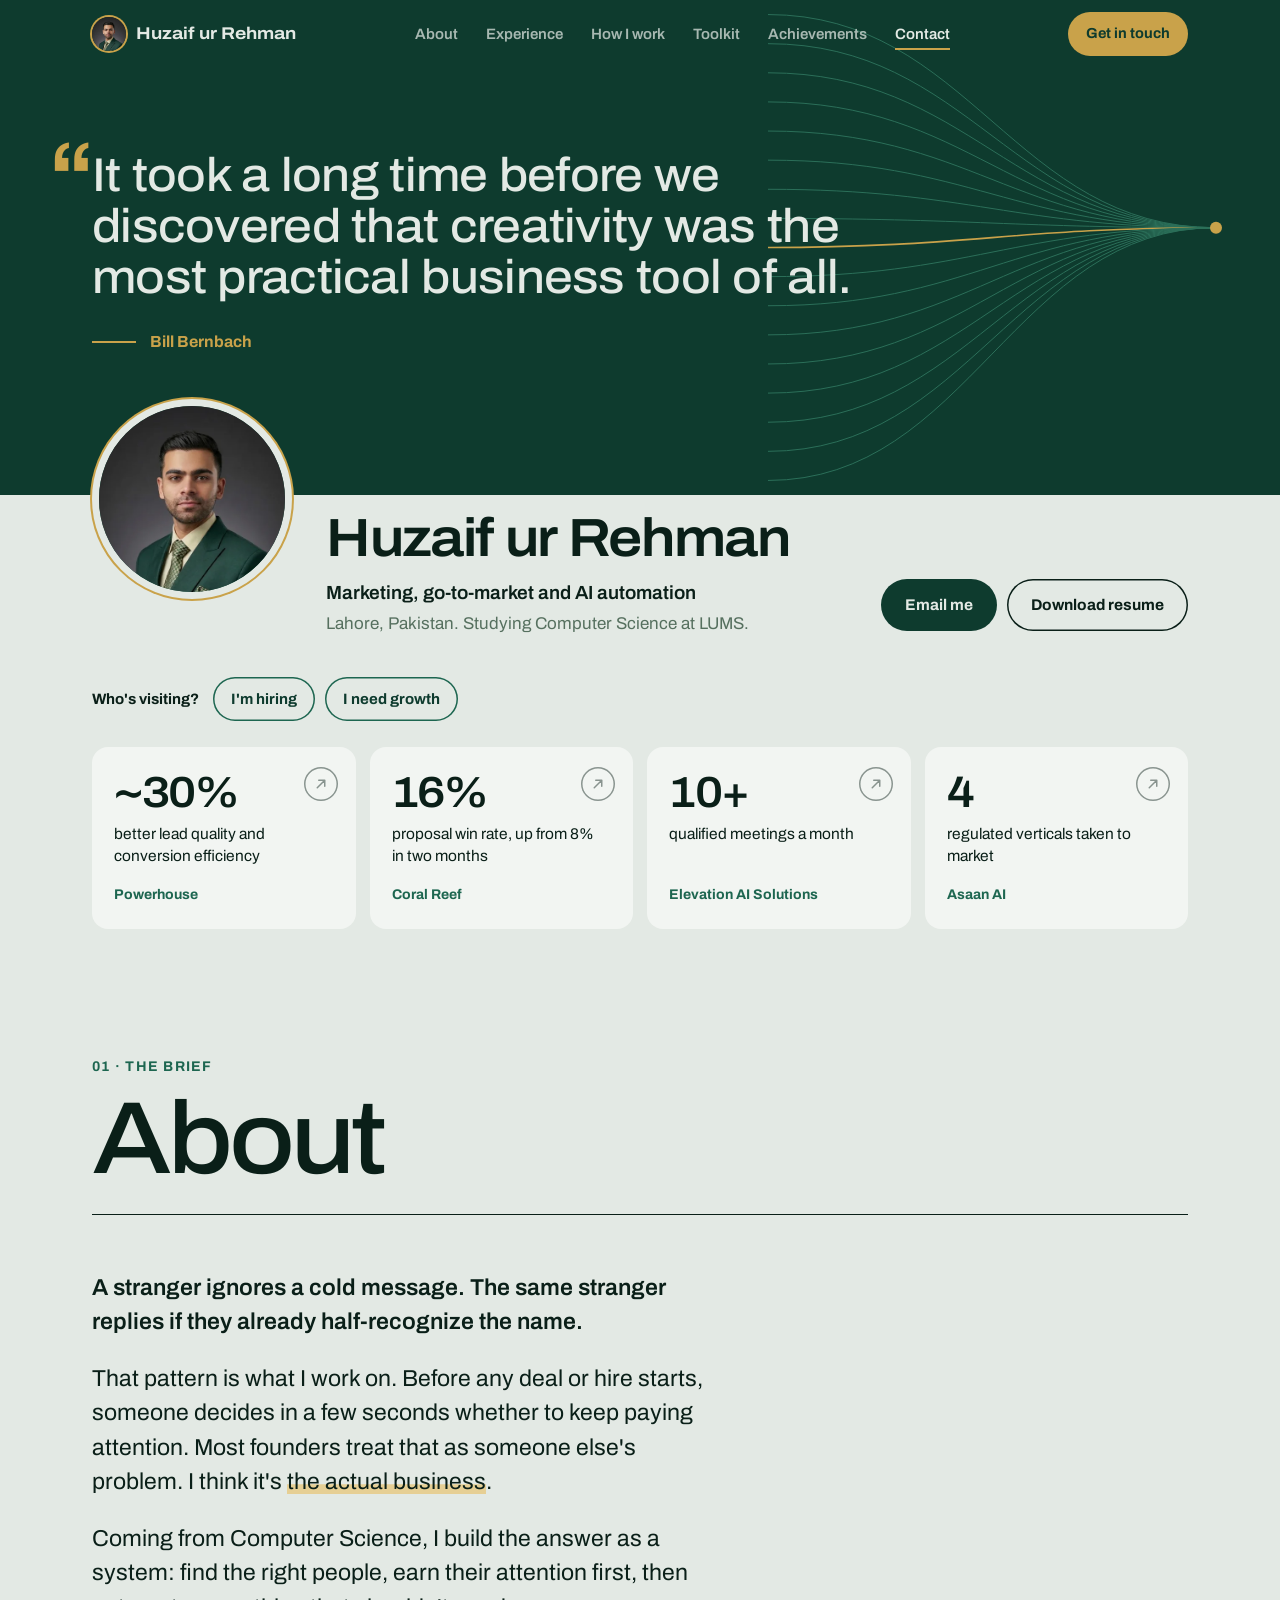
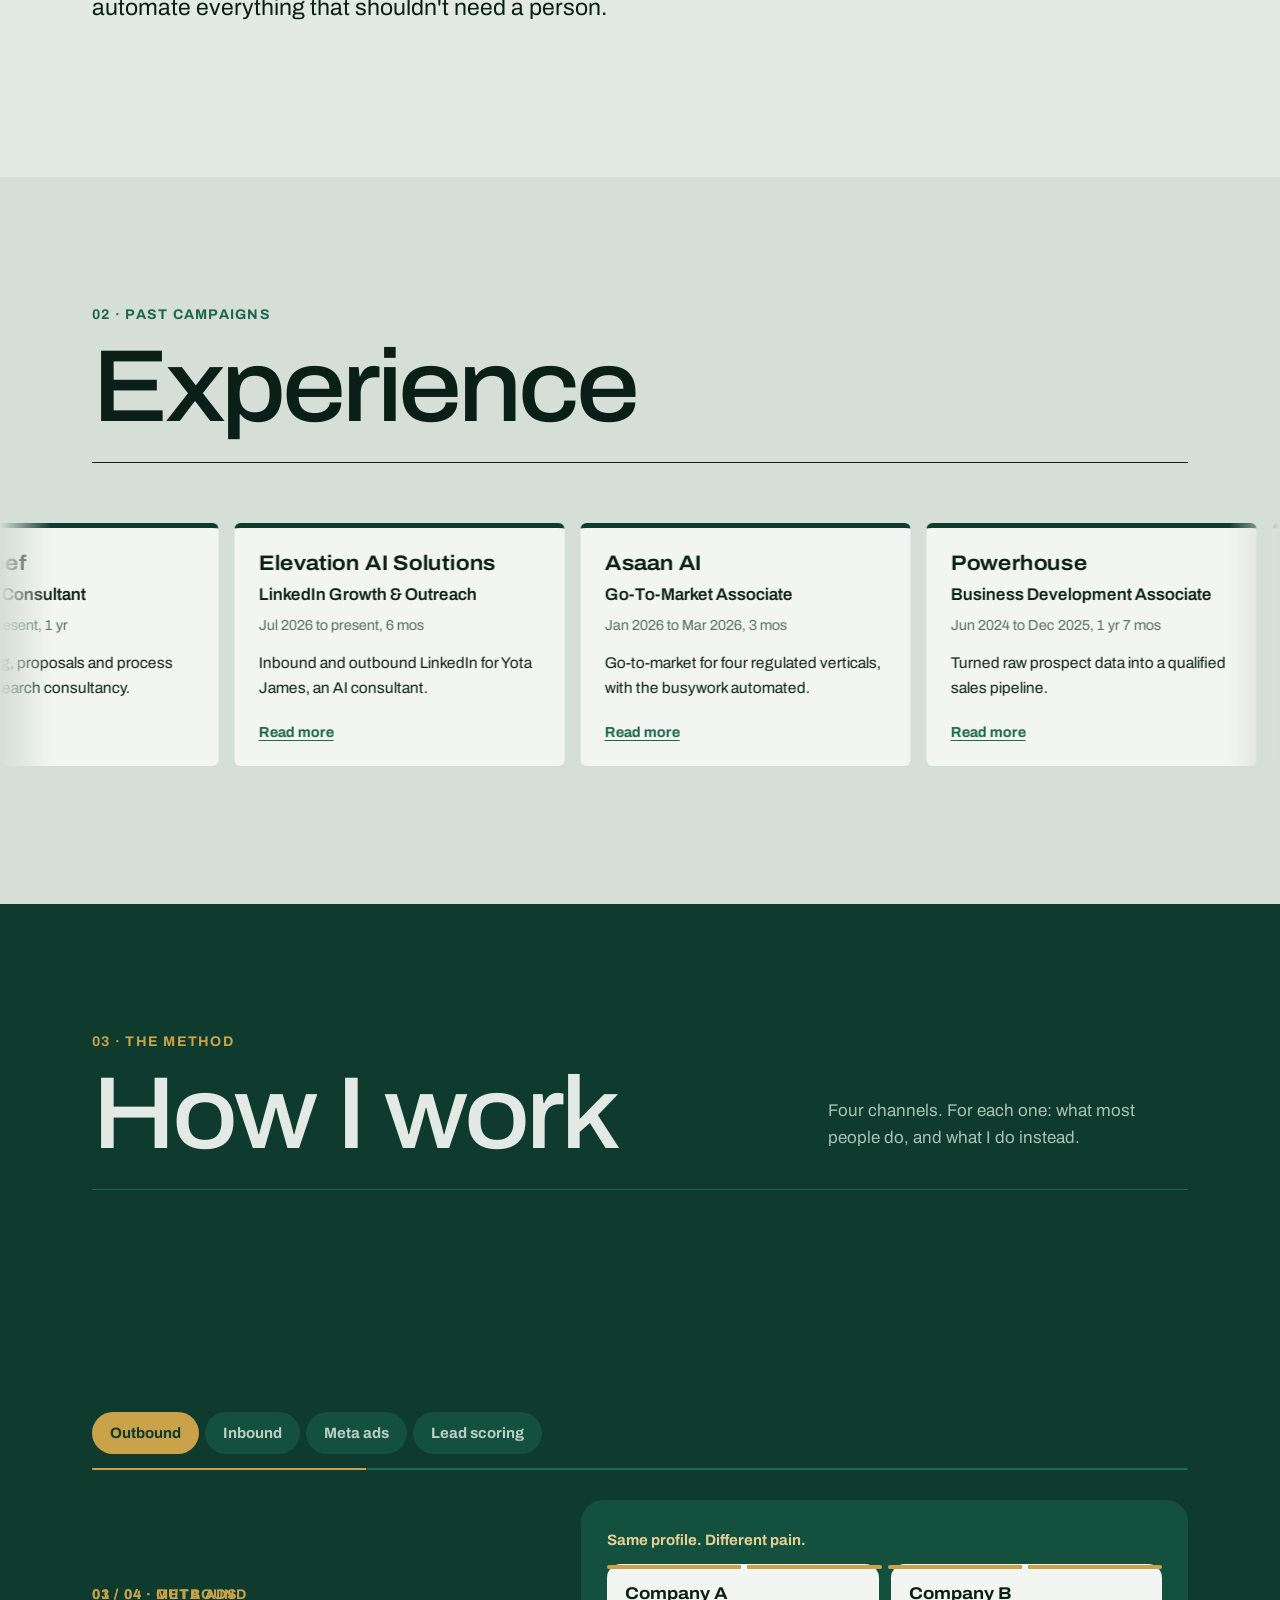
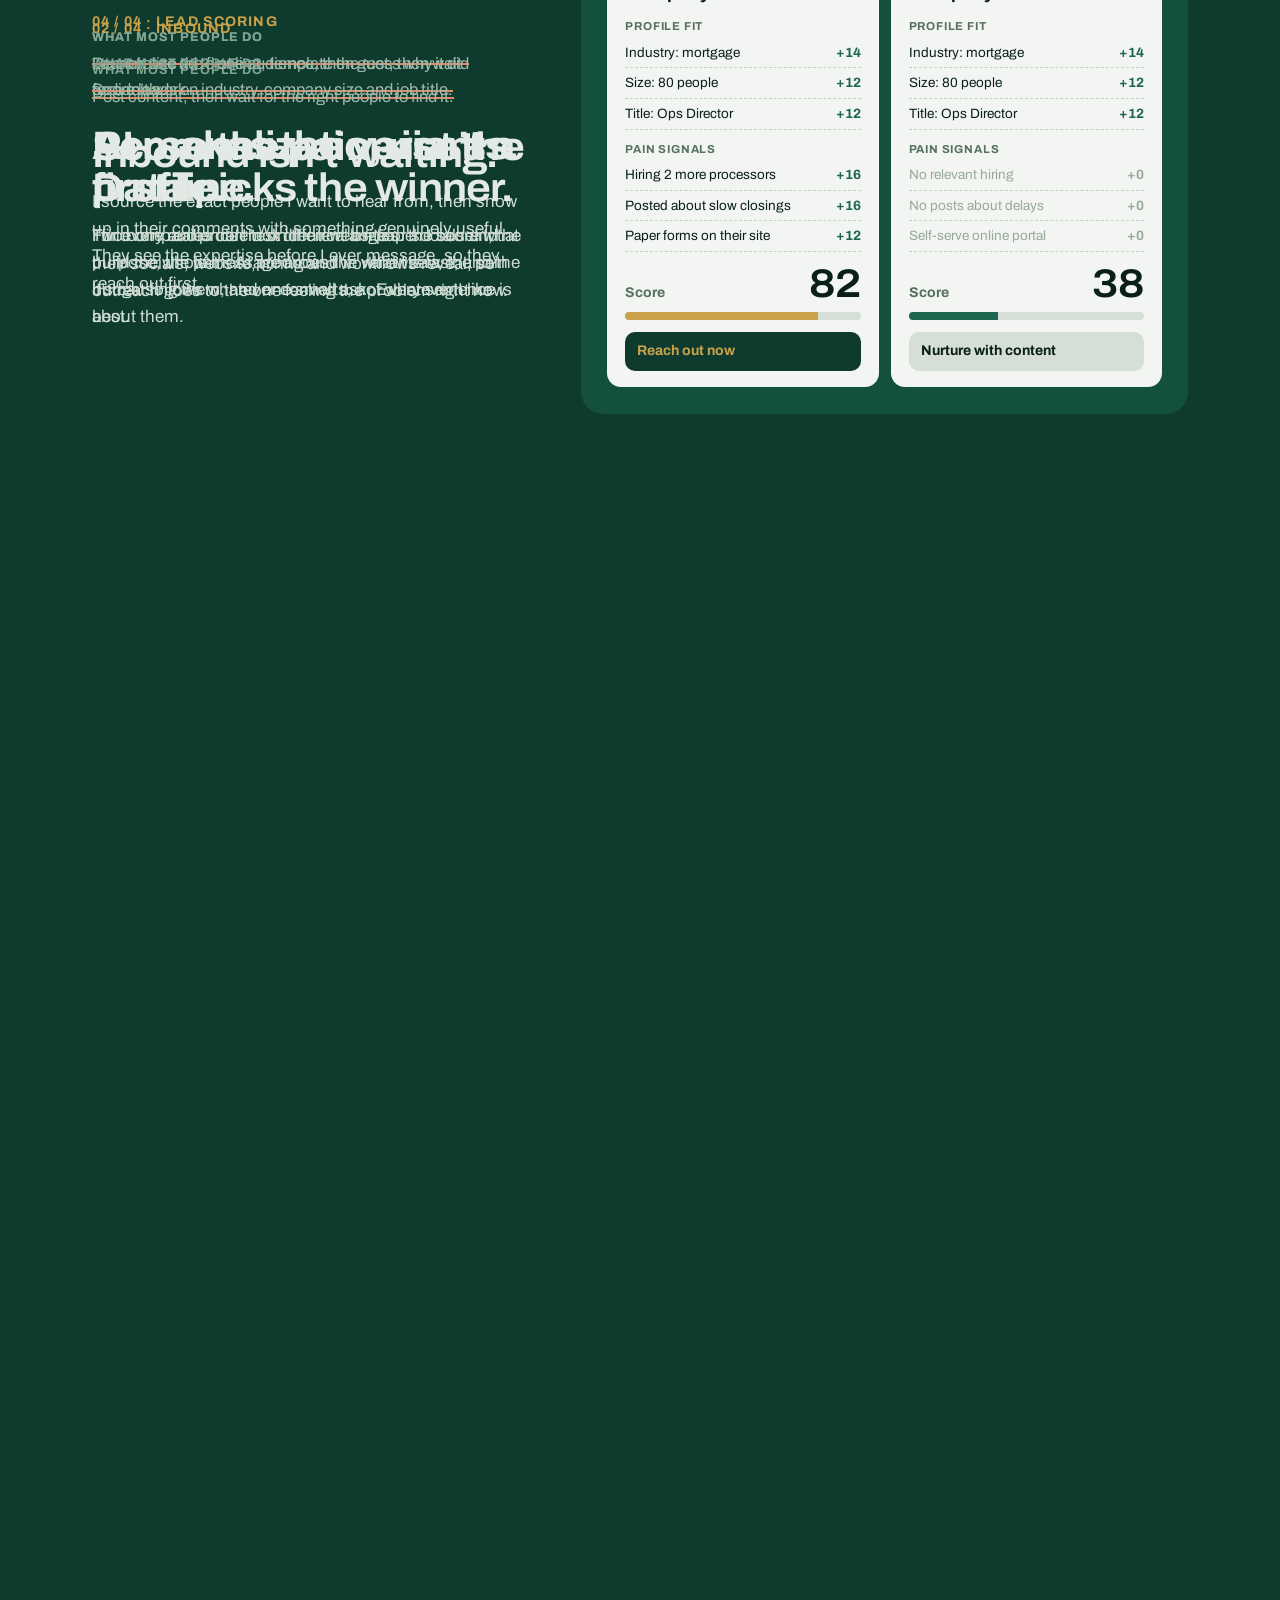
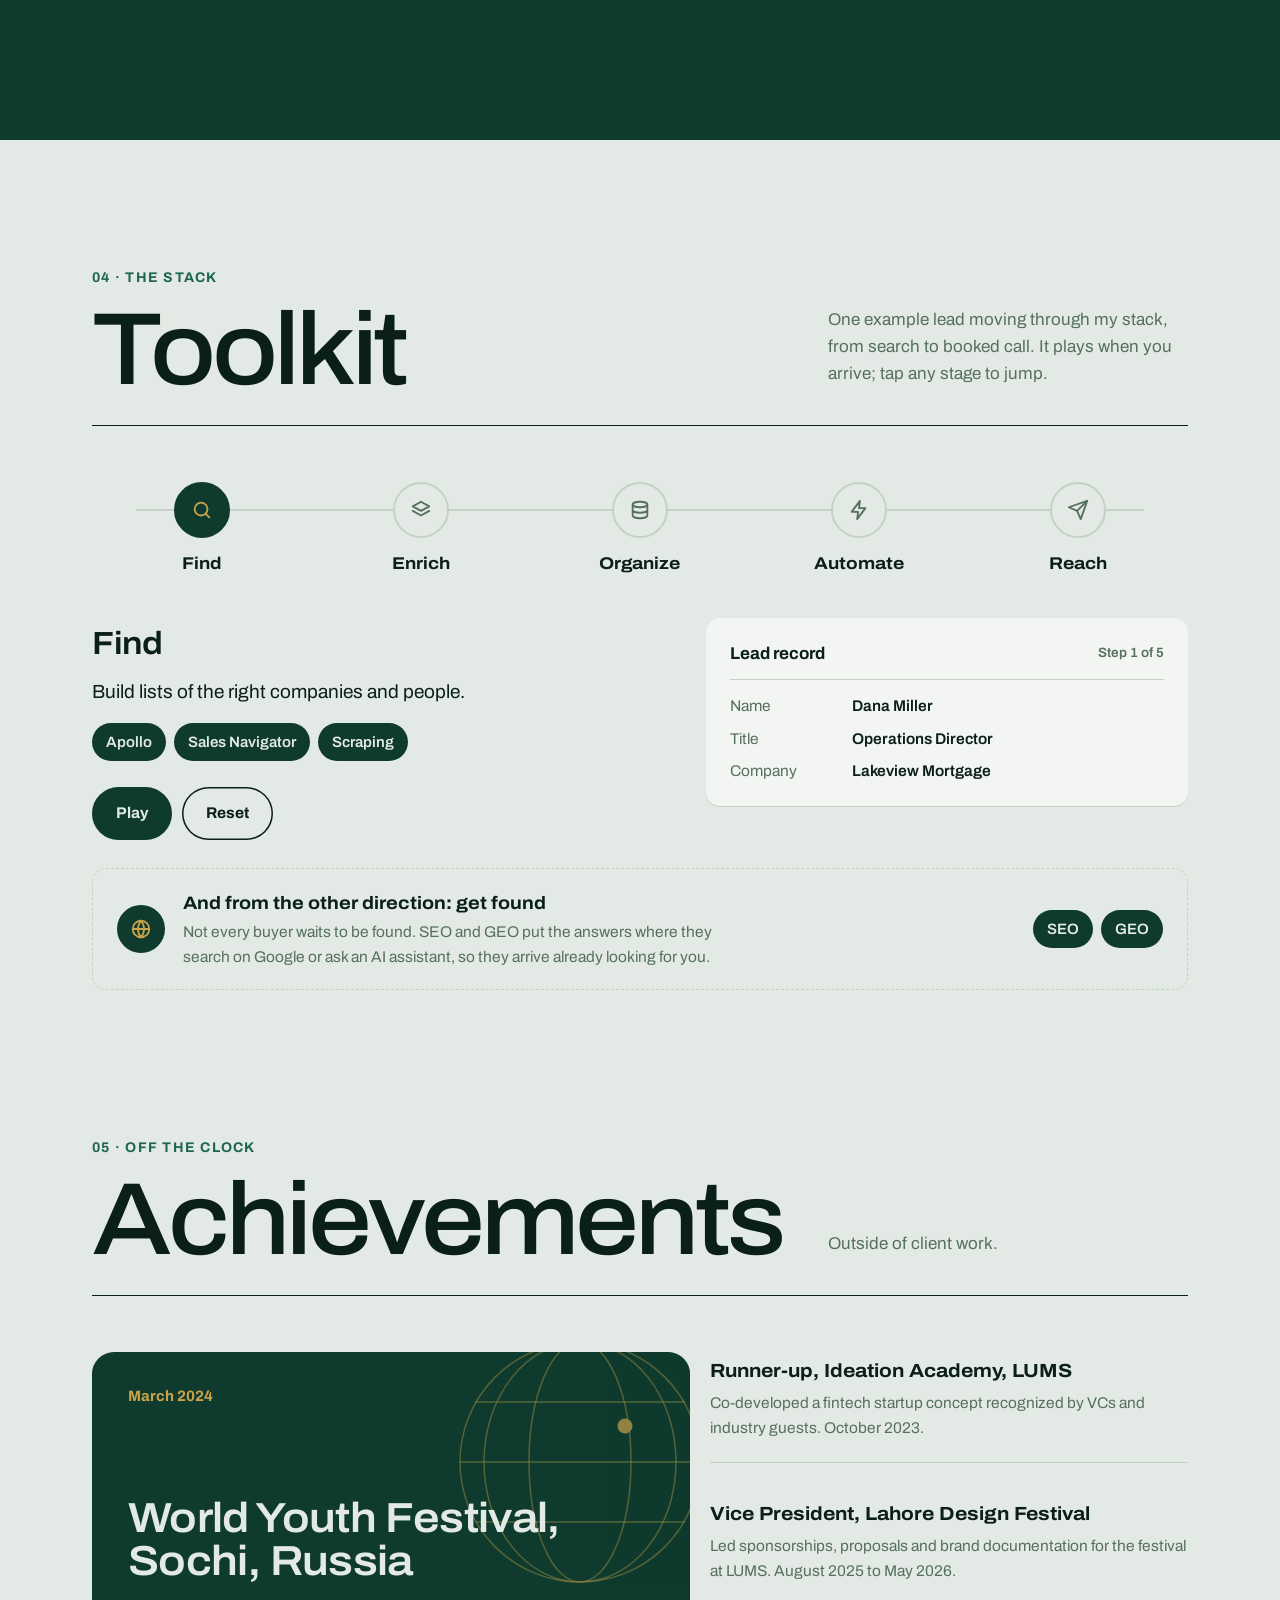
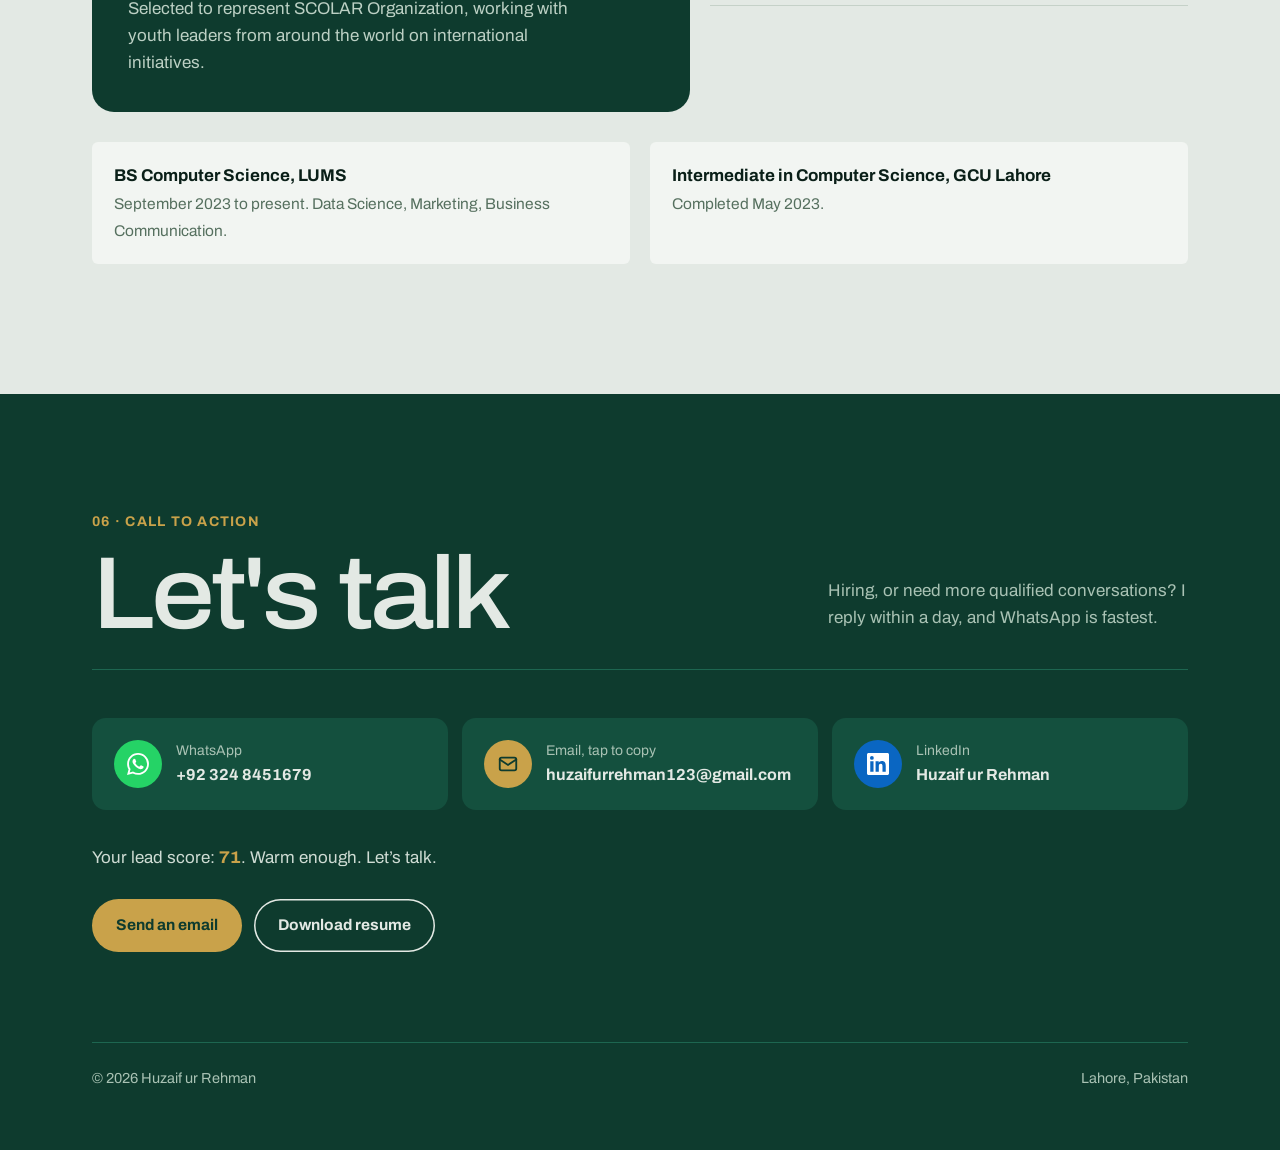
==== commit 82d311a3: "One-gesture-per-panel How I work, drop experience refs, 16% win rate, Get found as its own track Co-" ====
--- a/index.html
+++ b/index.html
@@ -19,7 +19,7 @@
 <link rel="icon" href="assets/favicon.png">
 <link rel="apple-touch-icon" href="assets/favicon.png">
 <link rel="preload" href="assets/fonts/archivo.woff2" as="font" type="font/woff2" crossorigin>
-<link rel="stylesheet" href="assets/site.css?v=824243">
+<link rel="stylesheet" href="assets/site.css?v=825084">
 <script type="application/ld+json">{"@context":"https://schema.org","@graph":[{"@type":"Person","@id":"https://huzaifurrehman.vercel.app/#me","name":"Huzaif ur Rehman","url":"https://huzaifurrehman.vercel.app/","image":"https://huzaifurrehman.vercel.app/assets/photo.webp","jobTitle":"Marketing and go-to-market","description":"Marketing, go-to-market and AI automation: outbound and inbound LinkedIn, Meta ads, lead scoring and pipeline automation.","email":"mailto:huzaifurrehman123@gmail.com","telephone":"+923248451679","address":{"@type":"PostalAddress","addressLocality":"Lahore","addressCountry":"PK"},"alumniOf":[{"@type":"CollegeOrUniversity","name":"Lahore University of Management Sciences (LUMS)"},{"@type":"CollegeOrUniversity","name":"Government College University, Lahore"}],"knowsAbout":["Go-to-market strategy","Demand generation","Lead generation","Lead scoring","ICP definition","Marketing automation","n8n","Salesforce","Apollo","GoHighLevel","LinkedIn Sales Navigator","Meta Ads","SEO","Generative engine optimization"],"sameAs":["https://www.linkedin.com/in/huzaif-ur-rehman-633692287"]},{"@type":"ProfilePage","@id":"https://huzaifurrehman.vercel.app/#page","url":"https://huzaifurrehman.vercel.app/","name":"Huzaif ur Rehman | Marketing, go-to-market and AI automation","mainEntity":{"@id":"https://huzaifurrehman.vercel.app/#me"}}]}</script>
 </head>
 <body>
@@ -45,7 +45,6 @@
   <div class="band">
     <svg class="lines" id="lines" aria-hidden="true"></svg>
     <div class="wrap">
-      <div class="camp load" aria-hidden="true"><span>Campaign 2026</span><span>Product: Huzaif ur Rehman</span><span>Objective: the right conversation</span></div>
       <blockquote class="quote load"><span class="mk" aria-hidden="true">&ldquo;</span><p>It took a long time before we discovered that creativity was the most practical business tool of all.</p><cite>Bill Bernbach</cite></blockquote>
     </div>
   </div>
@@ -70,7 +69,7 @@
     </div>
     <div class="stats load l4">
       <button class="stat" data-role="powerhouse"><b data-n="30" data-pre="~" data-suf="%">~30%</b><span>better lead quality and conversion efficiency</span><small>Powerhouse</small><svg class="ar" viewBox="0 0 24 24" aria-hidden="true"><path d="M7 17 17 7M9 7h8v8"/></svg></button>
-      <button class="stat" data-role="coral"><b data-n="19" data-suf="%">19%</b><span>proposal win rate, up from 8% in two months</span><small>Coral Reef</small><svg class="ar" viewBox="0 0 24 24" aria-hidden="true"><path d="M7 17 17 7M9 7h8v8"/></svg></button>
+      <button class="stat" data-role="coral"><b data-n="16" data-suf="%">16%</b><span>proposal win rate, up from 8% in two months</span><small>Coral Reef</small><svg class="ar" viewBox="0 0 24 24" aria-hidden="true"><path d="M7 17 17 7M9 7h8v8"/></svg></button>
       <button class="stat" data-role="yota"><b data-n="10" data-suf="+">10+</b><span>qualified meetings a month</span><small>Elevation AI Solutions</small><svg class="ar" viewBox="0 0 24 24" aria-hidden="true"><path d="M7 17 17 7M9 7h8v8"/></svg></button>
       <button class="stat" data-role="asaan"><b data-n="4">4</b><span>regulated verticals taken to market</span><small>Asaan AI</small><svg class="ar" viewBox="0 0 24 24" aria-hidden="true"><path d="M7 17 17 7M9 7h8v8"/></svg></button>
     </div>
@@ -111,7 +110,6 @@
           <p class="most"><span>What most people do</span><s>Personalize the first line, template the rest, then wait for a reply.</s></p>
           <h3>Personalization isn&rsquo;t a first line.</h3>
           <p class="mbody">I find one real problem on their website or socials and build the whole message around it: what I saw, the pain it&rsquo;s causing them, and one small ask. Every sentence is about them.</p>
-          <p class="mproof"><b>10+</b><span>qualified meetings a month, booked for Elevation AI Solutions</span></p>
         </div>
         <div class="mfig" id="g-out"></div>
       </article>
@@ -121,7 +119,6 @@
           <p class="most"><span>What most people do</span><s>Post content, then wait for the right people to find it.</s></p>
           <h3>Inbound isn&rsquo;t waiting.</h3>
           <p class="mbody">I source the exact people I want to hear from, then show up in their comments with something genuinely useful. They see the expertise before I ever message, so they reach out first.</p>
-          <p class="mproof"><b>3</b><span>posts a week plus daily comments in the niche, run for Elevation AI Solutions</span></p>
         </div>
         <div class="mfig" id="g-in"></div>
       </article>
@@ -131,7 +128,6 @@
           <p class="most"><span>What most people do</span><s>Launch one ad to one audience, then guess why it did or didn&rsquo;t work.</s></p>
           <h3>AI makes the variants. Data picks the winner.</h3>
           <p class="mbody">For every audience I test different angles: the benefit, the purpose, the pain. AI produces the variants fast, and the budget follows whatever converts, not whatever I like best.</p>
-          <p class="mproof"><b>3&ndash;5</b><span>new AI variants tested every week on MAPED_PK&rsquo;s campaigns</span></p>
         </div>
         <div class="mfig" id="g-ads"></div>
       </article>
@@ -141,7 +137,6 @@
           <p class="most"><span>What most people do</span><s>Score leads on industry, company size and job title.</s></p>
           <h3>Score the pain, not the profile.</h3>
           <p class="mbody">Two companies can look identical on paper. I score what their socials, website, hiring and workflows reveal, so outreach goes to the one feeling the problem right now.</p>
-          <p class="mproof"><b>~30%</b><span>better lead quality and conversion at Powerhouse</span></p>
         </div>
         <div class="mfig" id="g-score"></div>
       </article>
@@ -153,7 +148,7 @@
 
 <section class="sec" id="toolkit">
   <div class="wrap">
-    <div class="sh"><h2 class="wide"><span class="kick" aria-hidden="true">04 · The stack</span>Toolkit</h2><p>One example lead moving through my stack. It plays when you arrive; tap any stage to jump.</p></div>
+    <div class="sh"><h2 class="wide"><span class="kick" aria-hidden="true">04 · The stack</span>Toolkit</h2><p>One example lead moving through my stack, from search to booked call. It plays when you arrive; tap any stage to jump.</p></div>
     <div class="stack">
       <div class="line"><i id="sline"></i></div><div class="dot" id="sdot"></div>
       <div class="nodes" id="nodes"></div>
@@ -161,6 +156,11 @@
     <div class="tkpanel">
       <div class="tkinfo" id="tkinfo"></div>
       <div class="record" aria-live="polite"><div class="h">Lead record <span id="rstep">Not started</span></div><div id="rec"></div></div>
+    </div>
+    <div class="found">
+      <span class="fic" aria-hidden="true"><svg viewBox="0 0 24 24"><circle cx="12" cy="12" r="9"/><path d="M3 12h18M12 3a14 14 0 0 1 0 18M12 3a14 14 0 0 0 0 18"/></svg></span>
+      <div><b>And from the other direction: get found</b><p>Not every buyer waits to be found. SEO and GEO put the answers where they search on Google or ask an AI assistant, so they arrive already looking for you.</p></div>
+      <div class="chips"><span>SEO</span><span>GEO</span></div>
     </div>
   </div>
 </section>
@@ -208,7 +208,7 @@
 </div>
 <div class="toast" id="toast" role="status">Email copied</div>
 
-<script src="assets/data.js?v=824243" defer></script>
-<script src="assets/site.js?v=824243" defer></script>
+<script src="assets/data.js?v=825084" defer></script>
+<script src="assets/site.js?v=825084" defer></script>
 </body>
 </html>
--- a/assets/site.css
+++ b/assets/site.css
@@ -99,7 +99,7 @@
 .stack .line{position:absolute;left:4%;right:4%;top:27px;height:2px;background:var(--line)}
 .stack .line i{position:absolute;left:0;top:0;bottom:0;background:var(--green);width:0;transition:width .6s var(--ease)}
 .stack .dot{position:absolute;top:19px;width:18px;height:18px;border-radius:50%;background:var(--brass);box-shadow:0 0 0 5px rgba(201,162,74,.25);transition:left .6s var(--ease);transform:translateX(-50%)}
-.nodes{display:grid;grid-template-columns:repeat(6,1fr);position:relative}
+.nodes{display:grid;grid-template-columns:repeat(5,1fr);position:relative}
 .nodes button{display:flex;flex-direction:column;align-items:center;gap:12px;text-align:center;padding:0 6px}
 .nodes .n{width:56px;height:56px;border-radius:50%;background:var(--mint);border:2px solid var(--line);display:flex;align-items:center;justify-content:center;transition:border-color .2s,background .2s}
 .nodes .n svg{width:22px;height:22px;stroke:var(--moss);fill:none;stroke-width:2;stroke-linecap:round;stroke-linejoin:round}
@@ -248,8 +248,6 @@
 /* ===== campaign redesign ===== */
 .kick{display:block;font-size:14px;font-weight:700;letter-spacing:.09em;text-transform:uppercase;color:var(--green3);font-stretch:100%;line-height:1.2;margin-bottom:16px}
 .how .kick,.contact .kick{color:var(--brass)}
-.camp{display:flex;flex-wrap:wrap;gap:8px 22px;margin-bottom:46px;font-size:13px;font-weight:700;letter-spacing:.08em;text-transform:uppercase;color:#8fb3a1;position:relative}
-.camp span+span:before{content:"";display:inline-block;width:5px;height:5px;border-radius:50%;background:var(--brass);margin:0 22px 2px -13px;vertical-align:middle}
 .ph{cursor:default}
 
 /* segment picker */
@@ -274,8 +272,8 @@
 .panels{display:grid}
 .mp{display:grid;grid-template-columns:5fr 7fr;gap:56px;align-items:center}
 .how:not(.pinned) .mp+.mp{margin-top:80px;padding-top:80px;border-top:1px solid var(--green3)}
-.how.pinned .pin{height:325vh}
-.how.pinned .pin-in{position:sticky;top:0;height:100vh;display:flex;align-items:center;padding-top:60px}
+.how.pinned .pin{height:400vh;height:400svh}
+.how.pinned .pin-in{position:sticky;top:0;height:100vh;height:100svh;display:flex;align-items:center;padding:84px 0 18px;overflow:hidden}
 .how.pinned .pin-in .wrap{width:100%}
 .how.pinned .mp{grid-area:1/1;opacity:0;visibility:hidden;transform:translateY(28px);transition:opacity .45s var(--ease),transform .45s var(--ease),visibility 0s .45s}
 .how.pinned .mp.on{opacity:1;visibility:visible;transform:none;transition:opacity .45s var(--ease),transform .45s var(--ease)}
@@ -375,7 +373,7 @@
 /* lead badge */
 .lead{position:fixed;left:18px;bottom:18px;z-index:70;opacity:0;transform:translateY(16px);pointer-events:none;transition:opacity .35s,transform .35s var(--ease)}
 .lead.show{opacity:1;transform:none;pointer-events:auto}
-.lead.show.away{opacity:0;transform:translateY(16px);pointer-events:none}
+.lead.show.busy,.lead.show.away{opacity:0;transform:translateY(16px);pointer-events:none}
 .lead-b{display:flex;align-items:center;gap:10px;background:var(--ink);color:var(--mint);padding:6px 16px 6px 6px;border-radius:999px;box-shadow:0 8px 24px rgba(10,31,24,.28);position:relative}
 .lead-b svg{width:40px;height:40px;transform:rotate(-90deg)}
 .lead-b circle{fill:none;stroke:#2b4a3e;stroke-width:4}
@@ -397,8 +395,6 @@
   .mp{grid-template-columns:1fr;gap:28px}
 }
 @media (max-width:640px){
-  .camp{flex-direction:column;font-size:11.5px;gap:4px;margin-bottom:30px}
-  .camp span+span:before{display:none}
   .seg{margin-top:30px}.seg-q{width:100%}
   .seg button{flex:1}
   .mfig{padding:16px;border-radius:18px}
@@ -415,3 +411,58 @@
   .lt small{display:none}.lt b{font-size:13px}
   .leadtip{width:min(290px,calc(100vw - 24px))}
 }
+
+/* tightening when the screen is short */
+.how.tight1 .most span{display:none}
+.how.tight1 .most{margin-top:10px}
+.how.tight1 .mtxt h3{margin-top:10px}
+.how.tight2 .mbody{display:none}
+.how.tight3 .mnum,.how.tight3 .msg-h,.how.tight3 .cap.top{display:none}
+.how.tight3 .mfig{padding:12px}
+.how.tight3 .most{margin-top:0}
+.pf{display:none}
+
+/* get found track */
+.found{display:grid;grid-template-columns:auto 1fr auto;gap:18px;align-items:center;margin-top:28px;padding:20px 24px;border-radius:14px;border:1.5px dashed var(--line)}
+.found b{display:block;font-stretch:110%;font-size:18px}
+.found p{color:var(--moss);font-size:15.5px;margin-top:2px;max-width:62ch}
+.found .chips{margin-top:0}
+.fic{width:48px;height:48px;border-radius:50%;background:var(--green);display:grid;place-items:center}
+.fic svg{width:22px;height:22px;fill:none;stroke:var(--brass);stroke-width:2;stroke-linecap:round}
+
+@media (max-width:640px){
+  .found{grid-template-columns:auto 1fr;padding:18px}
+  .found .chips{grid-column:2}
+  .nodes{grid-template-columns:repeat(5,1fr);row-gap:0}
+  .nodes button{padding:0 2px}.nodes .n{width:44px;height:44px}.nodes b{font-size:12.5px}
+  /* pinned panels on phones */
+  .how.pinned .pin-in{padding:76px 0 12px}
+  .how.pinned .steps{flex-wrap:nowrap;gap:4px;margin-bottom:14px;padding-bottom:10px}
+  .how.pinned .steps button{padding:7px 10px;font-size:13px;white-space:nowrap}
+  .how.pinned .mp{gap:14px}
+  .how.pinned .mnum{font-size:12px}
+  .how.pinned .most{font-size:14.5px;margin-top:8px}
+  .how.pinned .most span{font-size:11px}
+  .how.pinned .mtxt h3{font-size:26px;margin-top:8px}
+  .how.pinned .mbody{font-size:15px;margin-top:8px;line-height:1.5}
+  .notes{grid-template-columns:repeat(4,auto);gap:5px;justify-content:start}
+  .notes li{padding:5px 9px;border-left-width:3px}
+  .notes li span{display:none}.notes b{margin:0;font-size:12.5px}
+  .cov{display:none}
+  .msg-h{padding-bottom:8px}.av{width:30px;height:30px;font-size:11px}
+  .msg-b{margin-top:8px;font-size:14px;line-height:1.55}
+  .rail4{display:none}
+  .feed{gap:6px}.fi{padding:9px 11px;gap:10px}.fi .ic{width:28px;height:28px}.fi p{font-size:13.5px}
+  .fi em{margin-top:4px}
+  .cell{height:46px}.mx .h{font-size:12px}
+  .budget{margin-top:12px}.mfig .cap:not(.top){display:none}
+  .cap.top{margin-bottom:8px;font-size:14px}
+  .sc{grid-template-columns:1fr 1fr;gap:8px}
+  .scard{padding:12px}.scard h4{font-size:15px}
+  .grp.prof{display:none}
+  .pf{display:flex;justify-content:space-between;font-size:12.5px;font-weight:700;margin-top:6px;padding:5px 0;border-bottom:1px dashed var(--line)}
+  .pf b{color:var(--green3)}
+  .grp li{font-size:12px;padding:3px 0}.grp li b{flex:none}
+  .total{margin-top:8px}.total b{font-size:30px}
+  .verdict{font-size:12.5px;padding:6px 8px;margin-top:8px}
+}
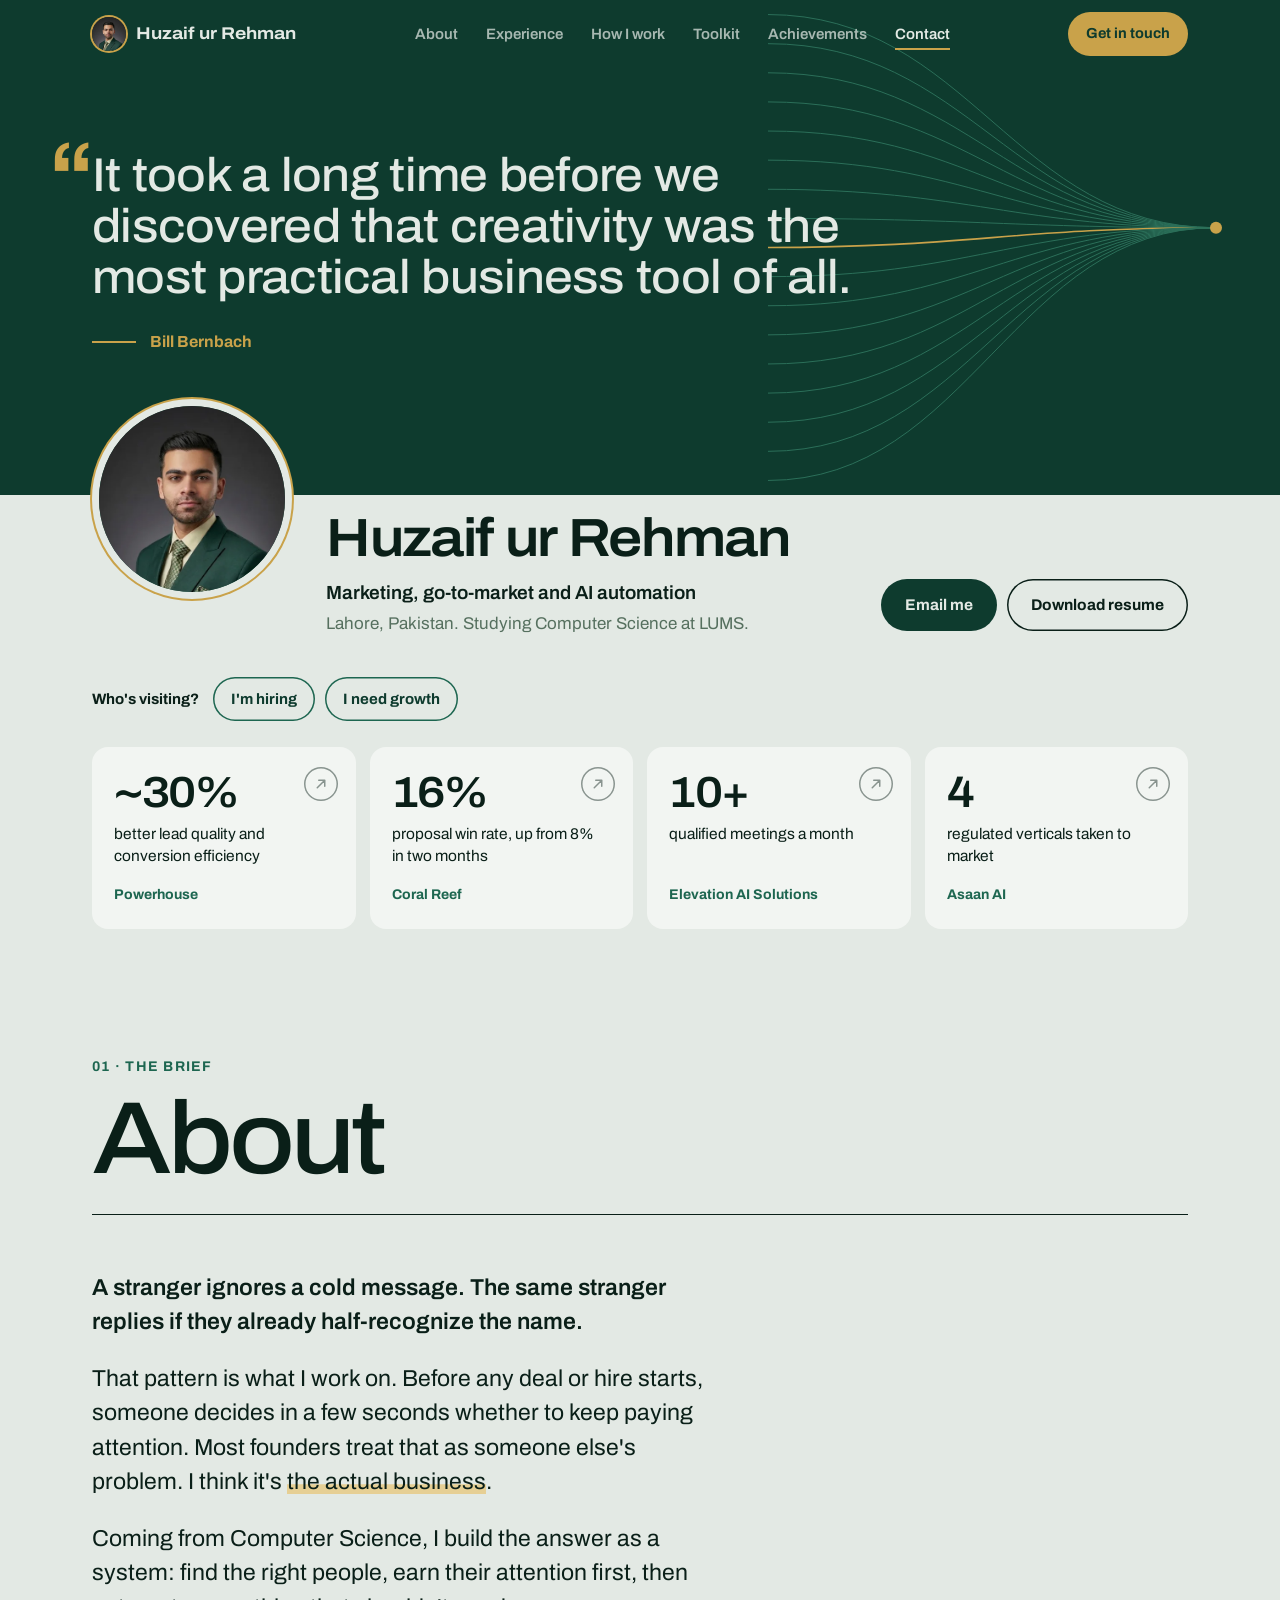
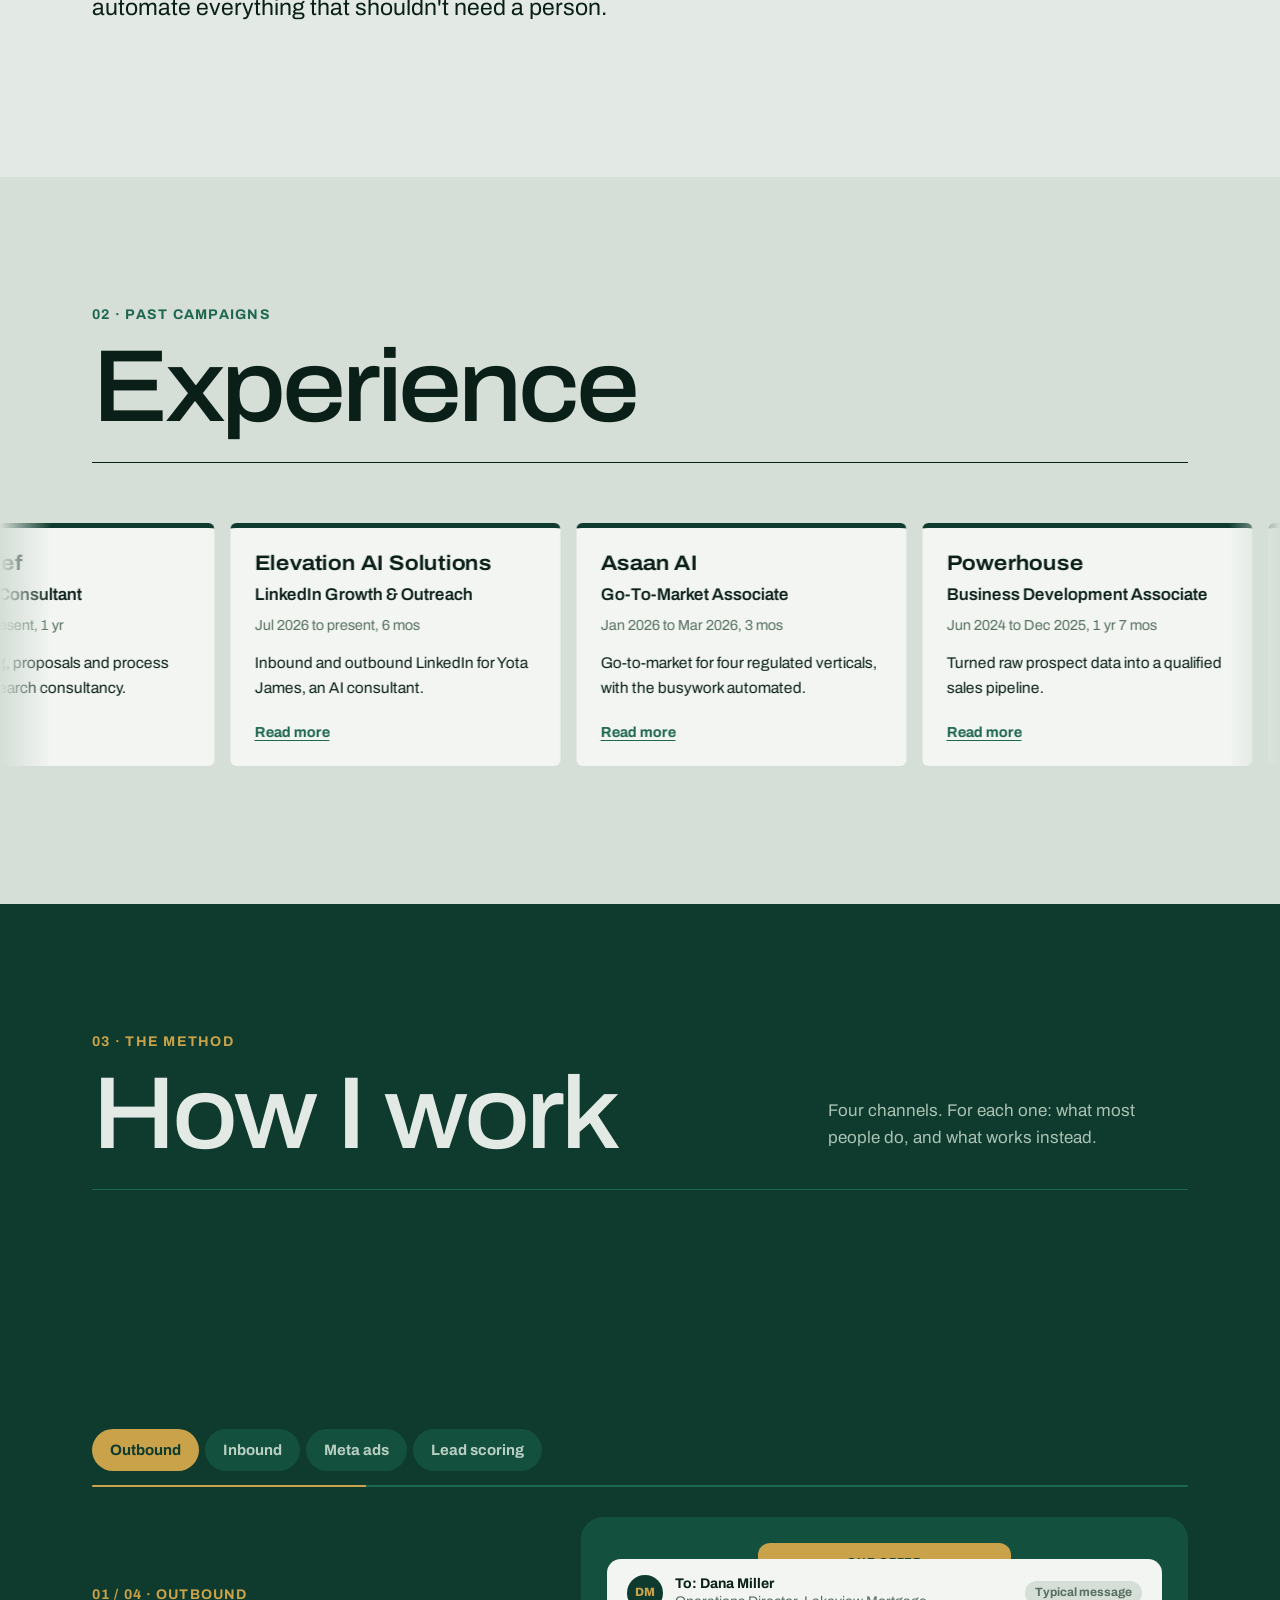
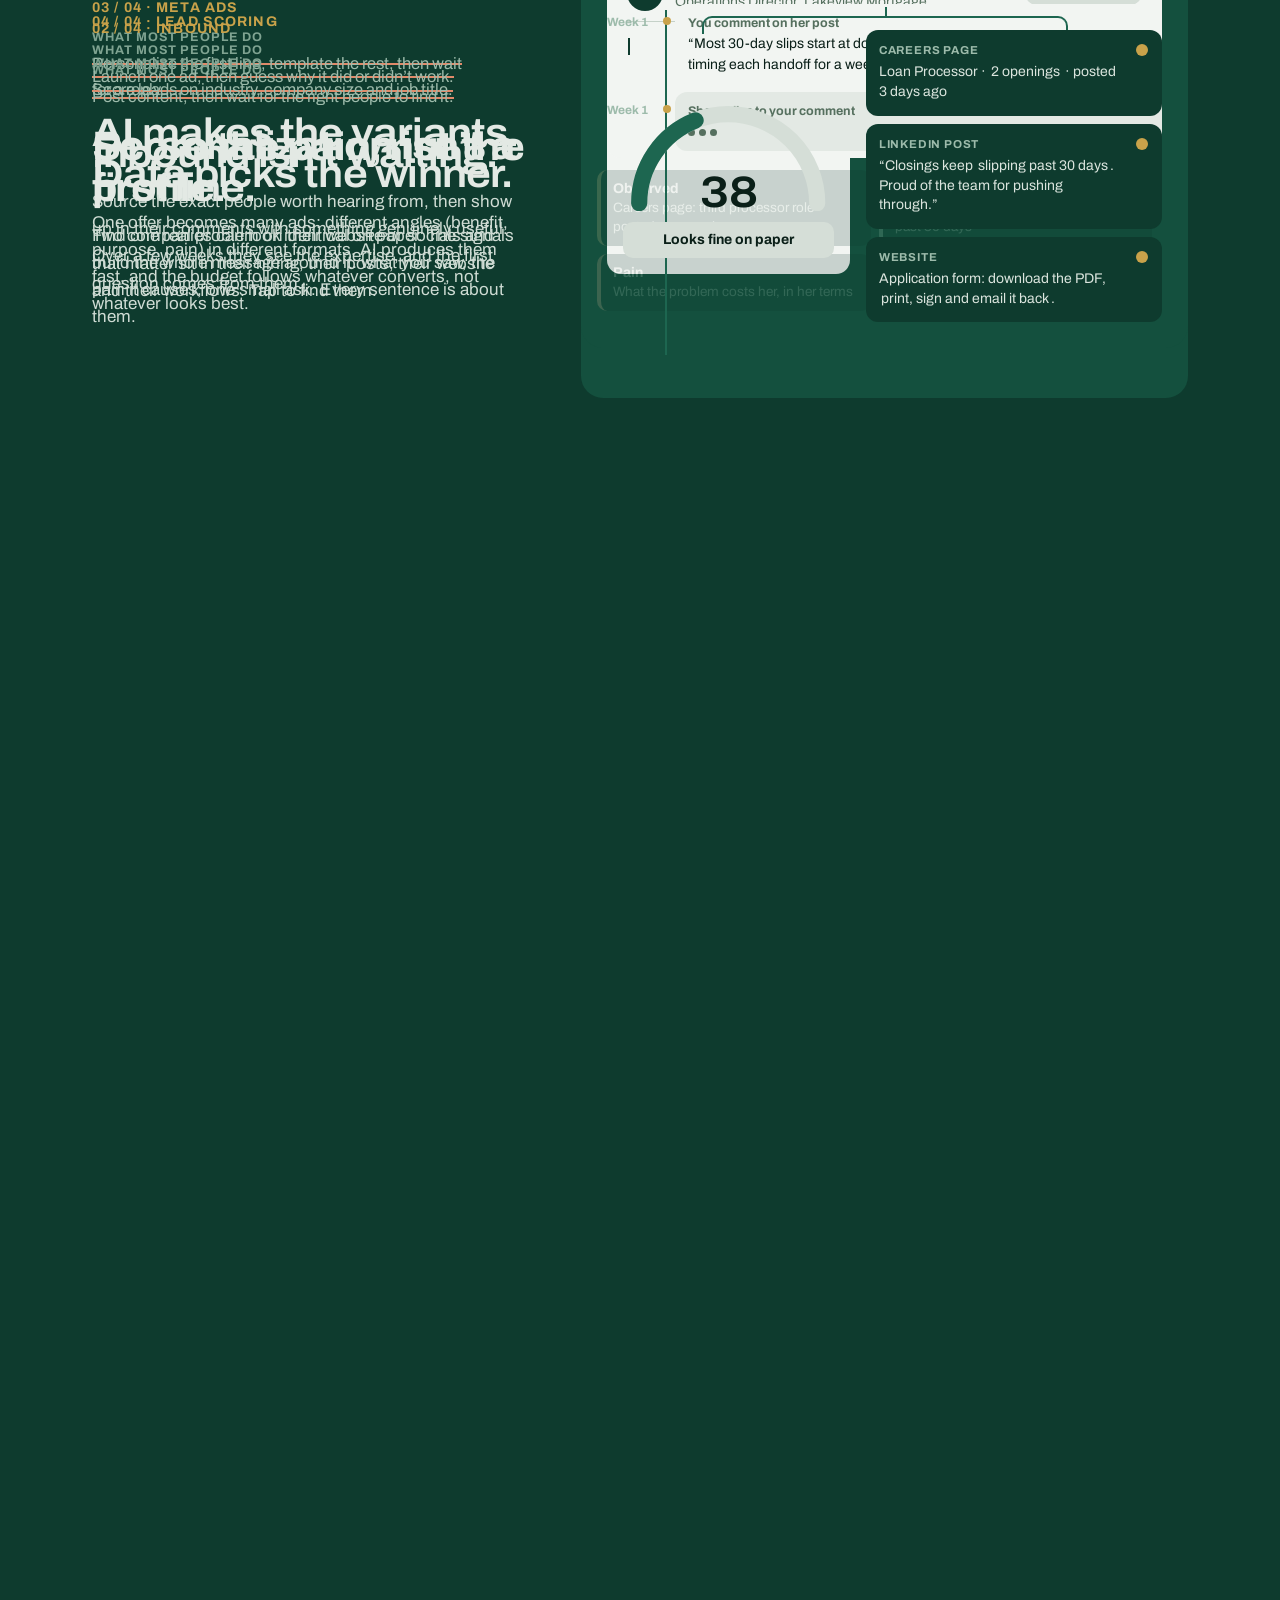
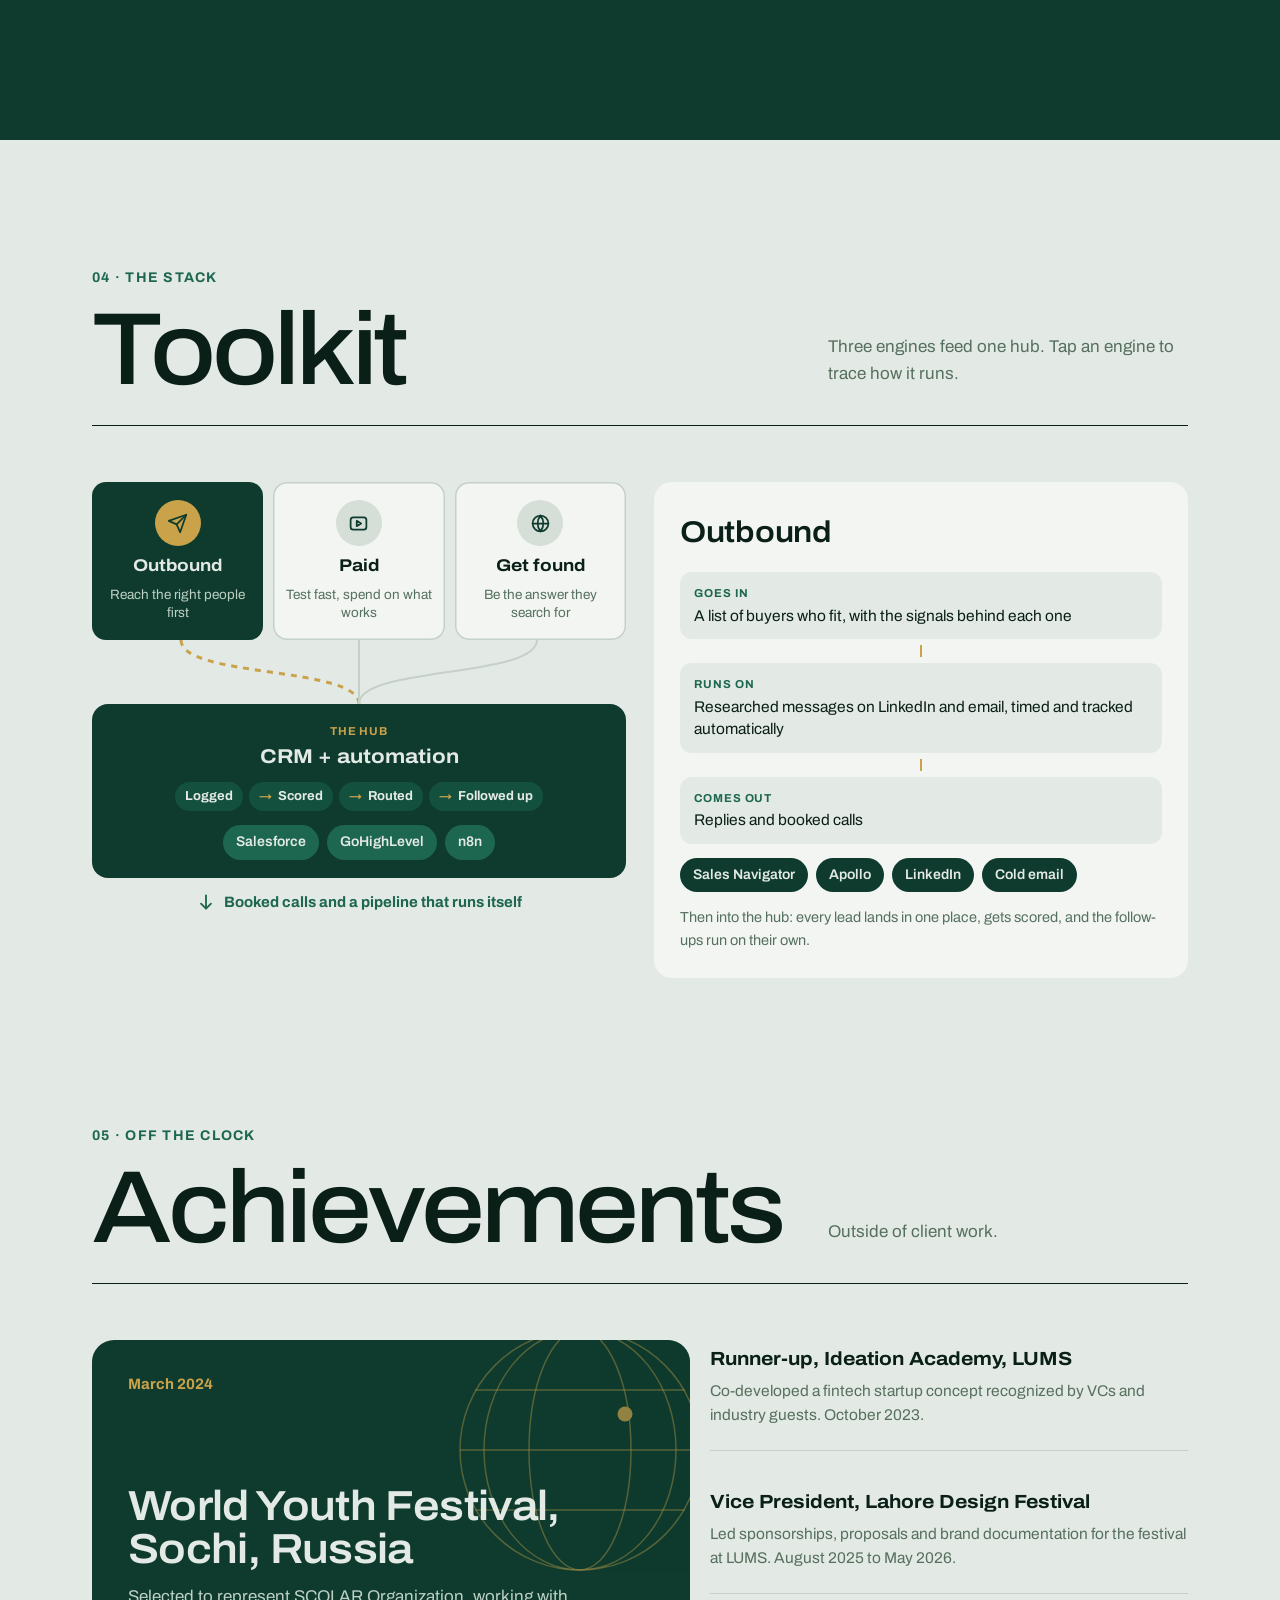
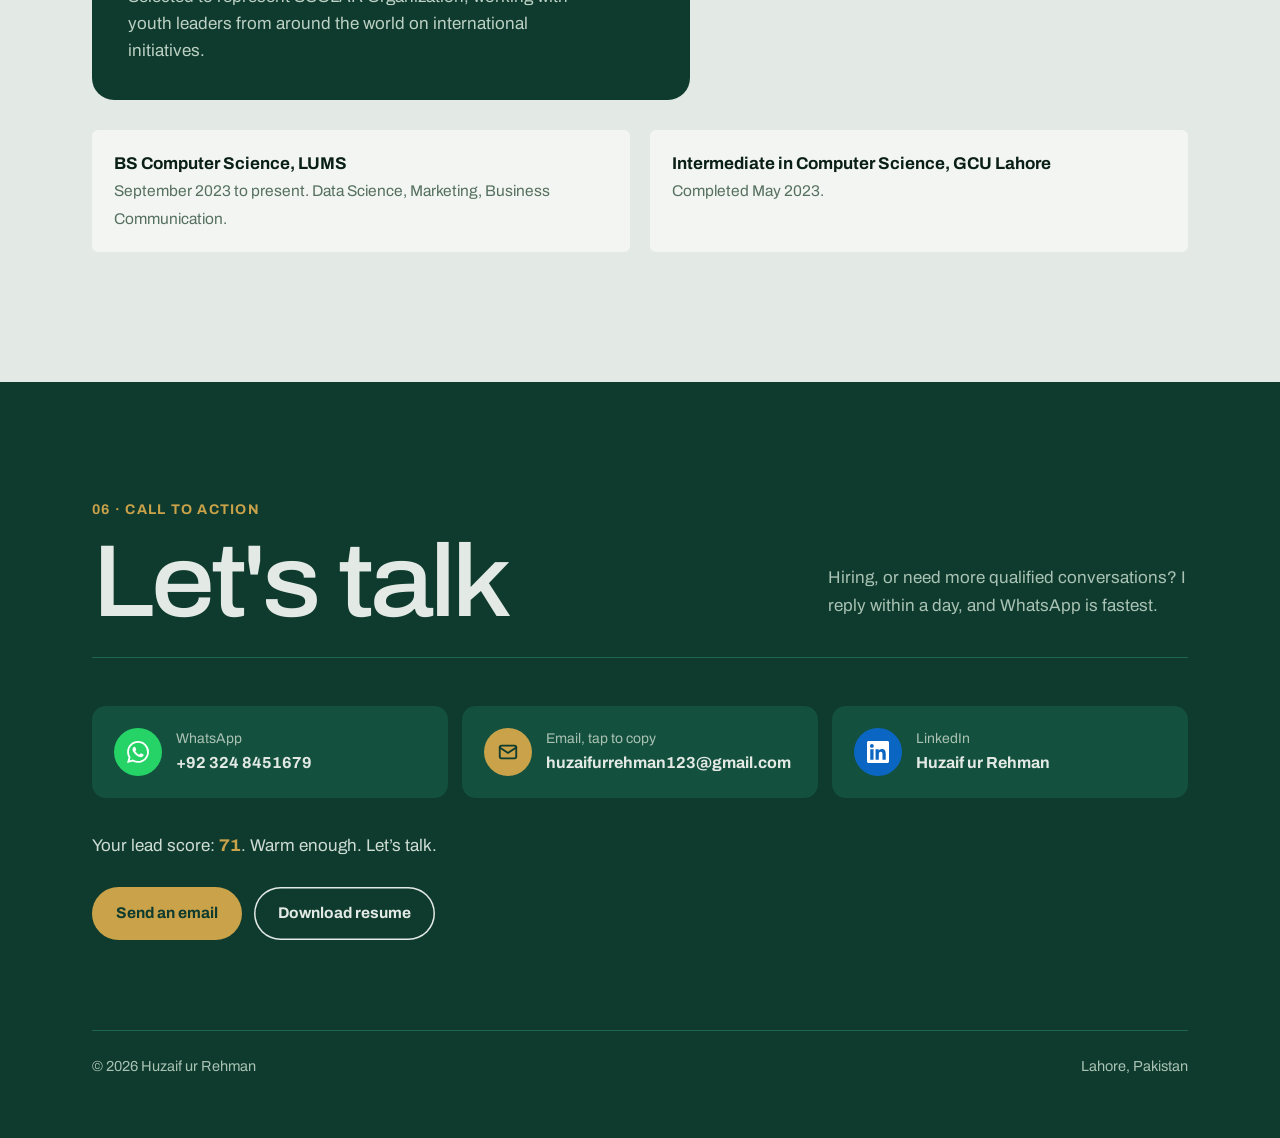
==== commit ada9433b: "Motion graphics for How I work, neutral copy, Toolkit as three-engine system map Co-Authored-By: Cla" ====
--- a/index.html
+++ b/index.html
@@ -19,7 +19,7 @@
 <link rel="icon" href="assets/favicon.png">
 <link rel="apple-touch-icon" href="assets/favicon.png">
 <link rel="preload" href="assets/fonts/archivo.woff2" as="font" type="font/woff2" crossorigin>
-<link rel="stylesheet" href="assets/site.css?v=825084">
+<link rel="stylesheet" href="assets/site.css?v=826391">
 <script type="application/ld+json">{"@context":"https://schema.org","@graph":[{"@type":"Person","@id":"https://huzaifurrehman.vercel.app/#me","name":"Huzaif ur Rehman","url":"https://huzaifurrehman.vercel.app/","image":"https://huzaifurrehman.vercel.app/assets/photo.webp","jobTitle":"Marketing and go-to-market","description":"Marketing, go-to-market and AI automation: outbound and inbound LinkedIn, Meta ads, lead scoring and pipeline automation.","email":"mailto:huzaifurrehman123@gmail.com","telephone":"+923248451679","address":{"@type":"PostalAddress","addressLocality":"Lahore","addressCountry":"PK"},"alumniOf":[{"@type":"CollegeOrUniversity","name":"Lahore University of Management Sciences (LUMS)"},{"@type":"CollegeOrUniversity","name":"Government College University, Lahore"}],"knowsAbout":["Go-to-market strategy","Demand generation","Lead generation","Lead scoring","ICP definition","Marketing automation","n8n","Salesforce","Apollo","GoHighLevel","LinkedIn Sales Navigator","Meta Ads","SEO","Generative engine optimization"],"sameAs":["https://www.linkedin.com/in/huzaif-ur-rehman-633692287"]},{"@type":"ProfilePage","@id":"https://huzaifurrehman.vercel.app/#page","url":"https://huzaifurrehman.vercel.app/","name":"Huzaif ur Rehman | Marketing, go-to-market and AI automation","mainEntity":{"@id":"https://huzaifurrehman.vercel.app/#me"}}]}</script>
 </head>
 <body>
@@ -95,7 +95,7 @@
 </section>
 
 <section class="sec how" id="how">
-  <div class="wrap"><div class="sh"><h2 class="wide"><span class="kick" aria-hidden="true">03 · The method</span>How I work</h2><p>Four channels. For each one: what most people do, and what I do instead.</p></div></div>
+  <div class="wrap"><div class="sh"><h2 class="wide"><span class="kick" aria-hidden="true">03 · The method</span>How I work</h2><p>Four channels. For each one: what most people do, and what works instead.</p></div></div>
   <div class="pin" id="pin">
     <div class="pin-in">
       <div class="wrap">
@@ -109,7 +109,7 @@
           <div class="mnum">01 / 04 &middot; Outbound</div>
           <p class="most"><span>What most people do</span><s>Personalize the first line, template the rest, then wait for a reply.</s></p>
           <h3>Personalization isn&rsquo;t a first line.</h3>
-          <p class="mbody">I find one real problem on their website or socials and build the whole message around it: what I saw, the pain it&rsquo;s causing them, and one small ask. Every sentence is about them.</p>
+          <p class="mbody">Find one real problem on their website or socials and build the whole message around it: what you saw, the pain it causes, one small ask. Every sentence is about them.</p>
         </div>
         <div class="mfig" id="g-out"></div>
       </article>
@@ -118,16 +118,16 @@
           <div class="mnum">02 / 04 &middot; Inbound</div>
           <p class="most"><span>What most people do</span><s>Post content, then wait for the right people to find it.</s></p>
           <h3>Inbound isn&rsquo;t waiting.</h3>
-          <p class="mbody">I source the exact people I want to hear from, then show up in their comments with something genuinely useful. They see the expertise before I ever message, so they reach out first.</p>
+          <p class="mbody">Source the exact people worth hearing from, then show up in their comments with something genuinely useful. Over a few weeks they see the expertise, and the first question comes from them.</p>
         </div>
         <div class="mfig" id="g-in"></div>
       </article>
       <article class="mp" id="m-ads" data-i="2">
         <div class="mtxt">
           <div class="mnum">03 / 04 &middot; Meta ads</div>
-          <p class="most"><span>What most people do</span><s>Launch one ad to one audience, then guess why it did or didn&rsquo;t work.</s></p>
+          <p class="most"><span>What most people do</span><s>Launch one ad, then guess why it did or didn&rsquo;t work.</s></p>
           <h3>AI makes the variants. Data picks the winner.</h3>
-          <p class="mbody">For every audience I test different angles: the benefit, the purpose, the pain. AI produces the variants fast, and the budget follows whatever converts, not whatever I like best.</p>
+          <p class="mbody">One offer becomes many ads: different angles (benefit, purpose, pain) in different formats. AI produces them fast, and the budget follows whatever converts, not whatever looks best.</p>
         </div>
         <div class="mfig" id="g-ads"></div>
       </article>
@@ -136,7 +136,7 @@
           <div class="mnum">04 / 04 &middot; Lead scoring</div>
           <p class="most"><span>What most people do</span><s>Score leads on industry, company size and job title.</s></p>
           <h3>Score the pain, not the profile.</h3>
-          <p class="mbody">Two companies can look identical on paper. I score what their socials, website, hiring and workflows reveal, so outreach goes to the one feeling the problem right now.</p>
+          <p class="mbody">Two companies can look identical on paper. The signals that matter sit in their hiring, their posts, their website and their workflows. Tap to find them.</p>
         </div>
         <div class="mfig" id="g-score"></div>
       </article>
@@ -148,19 +148,15 @@
 
 <section class="sec" id="toolkit">
   <div class="wrap">
-    <div class="sh"><h2 class="wide"><span class="kick" aria-hidden="true">04 · The stack</span>Toolkit</h2><p>One example lead moving through my stack, from search to booked call. It plays when you arrive; tap any stage to jump.</p></div>
-    <div class="stack">
-      <div class="line"><i id="sline"></i></div><div class="dot" id="sdot"></div>
-      <div class="nodes" id="nodes"></div>
-    </div>
-    <div class="tkpanel">
-      <div class="tkinfo" id="tkinfo"></div>
-      <div class="record" aria-live="polite"><div class="h">Lead record <span id="rstep">Not started</span></div><div id="rec"></div></div>
-    </div>
-    <div class="found">
-      <span class="fic" aria-hidden="true"><svg viewBox="0 0 24 24"><circle cx="12" cy="12" r="9"/><path d="M3 12h18M12 3a14 14 0 0 1 0 18M12 3a14 14 0 0 0 0 18"/></svg></span>
-      <div><b>And from the other direction: get found</b><p>Not every buyer waits to be found. SEO and GEO put the answers where they search on Google or ask an AI assistant, so they arrive already looking for you.</p></div>
-      <div class="chips"><span>SEO</span><span>GEO</span></div>
+    <div class="sh"><h2 class="wide"><span class="kick" aria-hidden="true">04 · The stack</span>Toolkit</h2><p>Three engines feed one hub. Tap an engine to trace how it runs.</p></div>
+    <div class="sys">
+      <div class="map">
+        <div class="engs" id="engs"></div>
+        <svg class="wires" id="wires" viewBox="0 0 300 64" preserveAspectRatio="none" aria-hidden="true"><path d="M50 0 C50 38 150 26 150 64"/><path d="M150 0 L150 64"/><path d="M250 0 C250 38 150 26 150 64"/></svg>
+        <div class="hub" id="hub"></div>
+        <div class="outc"><svg viewBox="0 0 24 24" aria-hidden="true"><path d="M12 4v16M6 14l6 6 6-6"/></svg>Booked calls and a pipeline that runs itself</div>
+      </div>
+      <div class="edet" id="edet" aria-live="polite"></div>
     </div>
   </div>
 </section>
@@ -208,7 +204,7 @@
 </div>
 <div class="toast" id="toast" role="status">Email copied</div>
 
-<script src="assets/data.js?v=825084" defer></script>
-<script src="assets/site.js?v=825084" defer></script>
+<script src="assets/data.js?v=826391" defer></script>
+<script src="assets/site.js?v=826391" defer></script>
 </body>
 </html>
--- a/assets/site.css
+++ b/assets/site.css
@@ -94,34 +94,6 @@
 /* how I work */
 .how{background:var(--green);color:var(--mint)}
 .how .lead{color:#a9c2b4}
-/* toolkit */
-.stack{margin-top:50px;position:relative}
-.stack .line{position:absolute;left:4%;right:4%;top:27px;height:2px;background:var(--line)}
-.stack .line i{position:absolute;left:0;top:0;bottom:0;background:var(--green);width:0;transition:width .6s var(--ease)}
-.stack .dot{position:absolute;top:19px;width:18px;height:18px;border-radius:50%;background:var(--brass);box-shadow:0 0 0 5px rgba(201,162,74,.25);transition:left .6s var(--ease);transform:translateX(-50%)}
-.nodes{display:grid;grid-template-columns:repeat(5,1fr);position:relative}
-.nodes button{display:flex;flex-direction:column;align-items:center;gap:12px;text-align:center;padding:0 6px}
-.nodes .n{width:56px;height:56px;border-radius:50%;background:var(--mint);border:2px solid var(--line);display:flex;align-items:center;justify-content:center;transition:border-color .2s,background .2s}
-.nodes .n svg{width:22px;height:22px;stroke:var(--moss);fill:none;stroke-width:2;stroke-linecap:round;stroke-linejoin:round}
-.nodes button[aria-pressed=true] .n,.nodes button.done .n{background:var(--green);border-color:var(--green)}
-.nodes button[aria-pressed=true] .n svg,.nodes button.done .n svg{stroke:var(--brass)}
-.nodes b{font-weight:700;font-stretch:112%}
-.tkpanel{display:grid;grid-template-columns:1.1fr .9fr;gap:24px;margin-top:40px;align-items:start}
-.tkinfo h3{font-stretch:var(--wide);font-weight:620;font-size:32px;letter-spacing:-.01em}
-.tkinfo p{font-size:19px;margin-top:8px;max-width:44ch}
-.chips{display:flex;flex-wrap:wrap;gap:8px;margin-top:16px}
-.chips span{padding:7px 14px;border-radius:999px;background:var(--green);color:var(--mint);font-weight:600;font-size:15px}
-.tkinfo .ctl{display:flex;gap:10px;margin-top:26px;flex-wrap:wrap}
-.record{background:var(--paper);border-radius:14px;padding:22px 24px;box-shadow:0 1px 0 var(--line)}
-.record .h{display:flex;justify-content:space-between;align-items:center;font-weight:700;padding-bottom:12px;border-bottom:1px solid var(--line)}
-.record .h span{font-size:13.5px;font-weight:600;color:var(--moss)}
-.record dl{display:grid;grid-template-columns:110px 1fr;gap:8px 12px;margin-top:14px;font-size:15.5px}
-.record dt{color:var(--moss)}
-.record dd{font-weight:600}
-.record .new{animation:newf 1.2s var(--ease)}
-@keyframes newf{from{background:var(--brass2)}}
-.record .empty{color:var(--moss);font-size:15px;margin-top:14px}
-
 /* achievements */
 .ach{display:grid;grid-template-columns:1.25fr 1fr;gap:20px;margin-top:46px}
 .wyf{background:var(--green);color:var(--mint);border-radius:22px;padding:36px;position:relative;overflow:hidden;min-height:360px;display:flex;flex-direction:column;justify-content:flex-end}
@@ -181,7 +153,7 @@
   .nav.open ul a{display:block;color:var(--mint);font-size:18px;padding:12px 0;border:0}
   .who{grid-template-columns:auto 1fr}
   .who .act{grid-column:1/-1}
-  .about,.tkpanel,.ach{grid-template-columns:1fr}
+  .about,.ach{grid-template-columns:1fr}
   .about{gap:20px}
 }
 @media (max-width:640px){
@@ -196,9 +168,6 @@
   .ph{width:140px;height:140px;border-width:5px}
   .who .act .btn{flex:1;justify-content:center;padding:13px 12px;font-size:15px;white-space:nowrap}
   .job{width:285px}
-  .nodes{grid-template-columns:repeat(3,1fr);row-gap:22px}
-  .stack .line,.stack .dot{display:none}
-  .record dl{grid-template-columns:96px 1fr}
   .ways,.edu{grid-template-columns:1fr}
   .wyf{padding:26px;min-height:320px}
   .wyf small{left:26px;top:24px}
@@ -290,82 +259,6 @@
 .cap{font-size:13.5px;color:#9dbbab;margin-top:14px}
 .cap.top{margin:0 0 12px;font-weight:700;color:var(--brass2);font-size:15px}
 
-/* outbound message */
-.msg{background:var(--paper);color:var(--ink);border-radius:14px;padding:18px 22px 20px}
-.msg-h{display:flex;gap:12px;align-items:center;padding-bottom:12px;border-bottom:1px solid var(--line);font-size:14px;line-height:1.3}
-.msg-h b{display:block}.msg-h span{color:var(--moss)}
-.av{width:38px;height:38px;border-radius:50%;background:var(--green);color:var(--brass);display:grid;place-items:center;font-weight:800;font-style:normal;font-size:13px;flex:none}
-.msg-b{margin-top:14px;font-size:16px;line-height:1.7}
-.hl{--c:#e6cf94;background:linear-gradient(var(--c),var(--c)) 0 88%/0% 42% no-repeat;transition:background-size .6s var(--ease) var(--d,0s);border-radius:2px}
-.hl[data-k="1"],.notes li[data-k="1"]{--c:#a9d4bd}.hl[data-k="2"],.notes li[data-k="2"]{--c:#f0bfa0}.hl[data-k="3"],.notes li[data-k="3"]{--c:#c4cff0}
-.notes li[data-k="0"]{--c:#e6cf94}
-.run .hl{background-size:100% 42%}
-.hl.hot{background-size:100% 100%!important}
-.notes{display:grid;grid-template-columns:1fr 1fr;gap:8px;margin-top:12px;list-style:none}
-.notes li{padding:10px 12px;border-radius:10px;background:var(--green);font-size:13.5px;line-height:1.4;color:#bcd0c4;border-left:4px solid var(--c);opacity:0;transform:translateY(8px);transition:opacity .5s var(--ease) var(--d,0s),transform .5s var(--ease) var(--d,0s);cursor:default}
-.notes b{display:block;color:var(--mint);font-size:14px;margin-bottom:2px}
-.run .notes li{opacity:1;transform:none}
-.cov{display:grid;gap:6px;margin-top:14px;font-size:13.5px;color:#9dbbab}
-.cov div{display:flex;align-items:center;gap:5px}
-.cov span{width:120px;font-weight:700}
-.cov i{width:22px;height:8px;border-radius:3px;background:var(--green3)}
-.cov i.on{background:#7fa391}.cov .me i.on{background:var(--brass)}.cov .me{color:var(--mint)}
-.cov em{font-style:normal;margin-left:8px}
-
-/* inbound feed */
-.rail4{display:grid;grid-template-columns:repeat(4,1fr);gap:6px;margin-bottom:16px}
-.rail4 div{font-size:13px;font-weight:700;color:#7fa391;line-height:1.3;transition:color .4s var(--d,0s)}
-.rail4 i{display:block;height:4px;border-radius:4px;background:var(--green3);margin-bottom:8px;position:relative;overflow:hidden}
-.rail4 i:after{content:"";position:absolute;inset:0;background:var(--brass);transform:scaleX(0);transform-origin:0 50%;transition:transform .6s var(--ease) var(--d,0s)}
-.run .rail4 div{color:var(--mint)}.run .rail4 i:after{transform:none}
-.feed{display:grid;gap:9px}
-.fi{display:flex;gap:12px;align-items:flex-start;background:var(--paper);color:var(--ink);border-radius:12px;padding:12px 14px;opacity:0;transform:translateY(12px);transition:opacity .5s var(--ease) var(--d,0s),transform .5s var(--ease) var(--d,0s)}
-.run .fi{opacity:1;transform:none}
-.fi .ic{width:34px;height:34px;border-radius:50%;flex:none;display:grid;place-items:center;background:var(--mint)}
-.fi .ic svg{width:17px;height:17px;fill:none;stroke:var(--green);stroke-width:2;stroke-linecap:round;stroke-linejoin:round}
-.fi small{display:block;color:var(--moss);font-size:12.5px;font-weight:700}
-.fi p{font-size:14.5px;line-height:1.45}
-.fi.dm{background:var(--brass)}
-.fi.dm .ic{background:var(--green)}.fi.dm .ic svg{stroke:var(--brass)}
-.fi.dm small{color:var(--green)}
-.fi em{display:inline-block;margin-top:6px;font-style:normal;font-weight:700;font-size:12.5px;background:var(--green);color:var(--brass2);padding:3px 10px;border-radius:999px}
-
-/* ads matrix */
-.mx{display:grid;grid-template-columns:118px repeat(3,1fr);gap:7px;align-items:center}
-.mx .h{font-size:13px;font-weight:700;color:var(--brass2);text-align:center}
-.mx .rl{font-size:14.5px;font-weight:700}
-.cell{height:66px;border-radius:12px;background:var(--green);display:grid;place-items:center;font-size:13px;color:#9dbbab;transition:background .5s var(--ease),color .5s,opacity .5s,transform .5s var(--ease)}
-.cell b{font-weight:700}
-.run .cell{animation:test 1.1s ease-in-out var(--d) 2}
-@keyframes test{50%{background:var(--green3);color:var(--mint)}}
-.done .cell{animation:none;opacity:.35}
-.done .cell.w{opacity:1;background:var(--brass);color:var(--green);transform:scale(1.04)}
-.budget{margin-top:18px}
-.bh{display:flex;justify-content:space-between;font-size:13.5px;color:#9dbbab;margin-bottom:8px}.bh b{color:var(--mint)}
-.bbar{display:flex;gap:3px;height:14px}
-.bbar i{flex:1 1 0;border-radius:3px;background:#6f9c86;transition:flex-grow .9s var(--ease),background .5s}
-.done .bbar i{flex-grow:.25;background:var(--green3)}
-.done .bbar i.w{flex-grow:6;background:var(--brass)}
-
-/* scoring cards */
-.sc{display:grid;grid-template-columns:1fr 1fr;gap:12px}
-.scard{background:var(--paper);color:var(--ink);border-radius:14px;padding:16px 18px}
-.scard h4{font-size:17px;font-stretch:110%}
-.grp{margin-top:10px}
-.grp small{display:block;font-weight:700;font-size:11.5px;letter-spacing:.07em;text-transform:uppercase;color:var(--moss);margin-bottom:2px}
-.grp ul{list-style:none}
-.grp li{display:flex;justify-content:space-between;gap:8px;font-size:13.5px;padding:4px 0;border-bottom:1px dashed var(--line)}
-.grp li b{color:var(--green3)}
-.grp li.off{color:#98a89e}.grp li.off b{color:#98a89e}
-.total{display:flex;align-items:baseline;justify-content:space-between;margin-top:12px;font-weight:700;font-size:14px;color:var(--moss)}
-.total b{font-stretch:var(--wide);font-size:40px;line-height:1;color:var(--ink);font-weight:640}
-.sbar2{height:8px;border-radius:99px;background:var(--mint2);margin-top:8px;overflow:hidden}
-.sbar2 i{display:block;height:100%;width:0;background:var(--green3);transition:width 1.2s var(--ease)}
-.run .sbar2 i{width:var(--w)}
-.hot .sbar2 i{background:var(--brass)}
-.verdict{margin-top:12px;padding:8px 12px;border-radius:10px;font-weight:700;font-size:14px;background:var(--mint2)}
-.hot .verdict{background:var(--green);color:var(--brass)}
-
 /* contact score line */
 .cscore{margin-top:34px;font-size:17px;color:#cfdcd4}
 .cscore b{color:var(--brass);font-stretch:var(--wide)}
@@ -398,13 +291,6 @@
   .seg{margin-top:30px}.seg-q{width:100%}
   .seg button{flex:1}
   .mfig{padding:16px;border-radius:18px}
-  .msg{padding:14px 16px}.msg-b{font-size:15px}
-  .notes{grid-template-columns:1fr}
-  .cov span{width:96px}
-  .rail4 div{font-size:11.5px}
-  .mx{grid-template-columns:84px repeat(3,1fr);gap:5px}
-  .mx .rl{font-size:12.5px}.cell{height:56px;font-size:11.5px;text-align:center}
-  .sc{grid-template-columns:1fr}
   .lead{left:10px;bottom:10px}
   .lead-b{padding:4px 12px 4px 4px;gap:8px}
   .lead-b svg{width:32px;height:32px}.lv{left:4px;width:32px;font-size:11.5px}
@@ -422,20 +308,200 @@
 .how.tight3 .most{margin-top:0}
 .pf{display:none}
 
-/* get found track */
-.found{display:grid;grid-template-columns:auto 1fr auto;gap:18px;align-items:center;margin-top:28px;padding:20px 24px;border-radius:14px;border:1.5px dashed var(--line)}
-.found b{display:block;font-stretch:110%;font-size:18px}
-.found p{color:var(--moss);font-size:15.5px;margin-top:2px;max-width:62ch}
-.found .chips{margin-top:0}
-.fic{width:48px;height:48px;border-radius:50%;background:var(--green);display:grid;place-items:center}
-.fic svg{width:22px;height:22px;fill:none;stroke:var(--brass);stroke-width:2;stroke-linecap:round}
-
+
+/* shared bits */
+.chips{display:flex;flex-wrap:wrap;gap:8px;margin-top:14px}
+.chips span{padding:6px 13px;border-radius:999px;background:var(--green);color:var(--mint);font-weight:600;font-size:14px}
+.budget{margin-top:14px}
+.bh{display:flex;justify-content:space-between;font-size:13.5px;color:#9dbbab;margin-bottom:8px}.bh b{color:var(--mint)}
+.bbar{display:flex;gap:3px;height:12px}
+.bbar i{flex:1 1 0;border-radius:3px;background:#6f9c86;transition:flex-grow .9s var(--ease),background .5s}
+.done .bbar i{flex-grow:.25;background:var(--green3)}
+.done .bbar i.w{flex-grow:6;background:var(--brass)}
+
+/* 1. outbound typing */
+.msg{background:var(--paper);color:var(--ink);border-radius:14px;padding:16px 20px 18px;position:relative;overflow:hidden}
+.msg-h{display:flex;gap:12px;align-items:center;padding-bottom:10px;border-bottom:1px solid var(--line);font-size:14px;line-height:1.3}
+.msg-h b{display:block}.msg-h span{color:var(--moss)}
+.msg-h .mode{margin-left:auto;font-size:12px;font-weight:700;padding:4px 10px;border-radius:999px;background:var(--mint2);color:var(--moss);white-space:nowrap;transition:background .3s,color .3s}
+.msg-h .mode.good{background:var(--green);color:var(--brass)}
+.av{width:36px;height:36px;border-radius:50%;background:var(--green);color:var(--brass);display:grid;place-items:center;font-weight:800;font-style:normal;font-size:12px;flex:none}
+.msg-b{margin-top:12px;font-size:15.5px;line-height:1.7;min-height:6.8em;transition:opacity .4s}
+.msg-b.gone{opacity:0}
+.caret{display:inline-block;width:2px;height:1.1em;background:var(--green);vertical-align:-.18em;margin-left:1px;animation:blink 1s steps(1) infinite}
+@keyframes blink{50%{opacity:0}}
+.hl{--c:#e6cf94;background:linear-gradient(var(--c),var(--c)) 0 88%/100% 42% no-repeat;border-radius:2px}
+.hl.gen{--c:#d9dfda}.hl.k1{--c:#a9d4bd}.hl.k2{--c:#f0bfa0}.hl.k3{--c:#c4cff0}
+.stamp{position:absolute;right:18px;bottom:16px;border:2.5px solid #c8553d;color:#c8553d;font-weight:800;letter-spacing:.12em;text-transform:uppercase;font-size:15px;padding:4px 12px;border-radius:6px;transform:rotate(-8deg) scale(1.6);opacity:0;transition:opacity .25s,transform .35s var(--ease)}
+.stamp.on{opacity:1;transform:rotate(-8deg) scale(1)}
+.notes{display:grid;grid-template-columns:1fr 1fr;gap:8px;margin-top:12px;list-style:none}
+.notes li{--c:#e6cf94;padding:9px 12px;border-radius:10px;background:var(--green);font-size:13.5px;line-height:1.4;color:#bcd0c4;border-left:4px solid var(--c);opacity:.18;transform:translateX(-10px);transition:opacity .45s var(--ease),transform .45s var(--ease)}
+.notes li[data-k="1"]{--c:#a9d4bd}.notes li[data-k="2"]{--c:#f0bfa0}.notes li[data-k="3"]{--c:#c4cff0}
+.notes li.on{opacity:1;transform:none}
+.notes b{display:block;color:var(--mint);font-size:14px;margin-bottom:1px}
+.ometa{display:flex;justify-content:space-between;align-items:center;margin-top:12px;font-size:13.5px;font-weight:700;color:var(--brass2)}
+.replay{font-size:13px;font-weight:700;color:#bcd0c4;padding:6px 12px;border-radius:999px;box-shadow:inset 0 0 0 1.5px var(--green3)}
+.replay:hover{color:var(--mint);box-shadow:inset 0 0 0 1.5px var(--mint)}
+
+/* 2. inbound timeline */
+.fam{margin-bottom:14px}
+.fh{display:flex;justify-content:space-between;font-size:13.5px;color:#9dbbab;margin-bottom:7px}.fh b{color:var(--brass);transition:color .3s}
+.fbar{height:8px;border-radius:99px;background:var(--green);overflow:hidden}
+.fbar i{display:block;height:100%;width:4%;background:linear-gradient(90deg,#6f9c86,var(--brass));border-radius:99px;transition:width .8s var(--ease)}
+.tl{list-style:none;position:relative;display:grid;gap:8px}
+.tl:before{content:"";position:absolute;left:58px;top:6px;bottom:6px;width:2px;background:var(--green3)}
+.tl li{display:grid;grid-template-columns:52px 1fr;gap:16px;align-items:start;opacity:0;transform:translateY(10px);transition:opacity .45s var(--ease),transform .45s var(--ease)}
+.tl li.on{opacity:1;transform:none}
+.wk{font-size:12px;font-weight:700;color:#9dbbab;padding-top:9px;white-space:nowrap;position:relative}
+.wk:after{content:"";position:absolute;right:-12px;top:13px;width:8px;height:8px;border-radius:50%;background:var(--brass)}
+.ev{background:var(--paper);color:var(--ink);border-radius:12px;padding:9px 13px}
+.ev small{display:block;font-size:12.5px;font-weight:700;color:var(--moss)}
+.ev p{font-size:14px;line-height:1.45;margin-top:1px}
+.tl li.sys .ev{background:transparent;color:#bcd0c4;padding:8px 0}.tl li.sys .ev small{color:#bcd0c4;font-weight:600;font-size:13.5px}
+.tl li.them .ev{background:var(--mint)}
+.tl li:last-child .ev{background:var(--brass)}.tl li:last-child .ev small{color:var(--green)}
+.ev em{display:inline-block;margin-top:6px;font-style:normal;font-weight:700;font-size:12px;background:var(--green);color:var(--brass2);padding:3px 10px;border-radius:999px}
+.dots{display:none;gap:4px;padding:6px 0}
+.dots i{width:7px;height:7px;border-radius:50%;background:var(--moss);animation:dot 1s infinite}
+.dots i:nth-child(2){animation-delay:.15s}.dots i:nth-child(3){animation-delay:.3s}
+@keyframes dot{40%{transform:translateY(-4px);opacity:.4}}
+.typing .dots{display:inline-flex}.typing .tx,.typing em{display:none}
+
+/* 3. meta ads */
+.offer{display:flex;flex-direction:column;align-items:center;text-align:center;background:var(--brass);color:var(--green);border-radius:12px;padding:10px 16px;width:max-content;max-width:100%;margin:0 auto}
+.offer small{font-size:11.5px;font-weight:700;letter-spacing:.08em;text-transform:uppercase}
+.offer b{font-size:16px}
+.fan{height:18px;margin:0 auto;width:66%;border:2px solid var(--green3);border-bottom:0;border-radius:10px 10px 0 0;position:relative;top:9px}
+.fan:before{content:"";position:absolute;left:50%;top:-11px;width:2px;height:9px;background:var(--green3)}
+.ads6{display:grid;grid-template-columns:repeat(3,minmax(0,1fr));gap:8px;margin-top:12px}
+.ad{background:var(--paper);color:var(--ink);border-radius:11px;padding:10px 11px;opacity:0;transform:scale(.92);transition:opacity .35s,transform .35s var(--ease),filter .5s;display:flex;flex-direction:column;gap:6px;min-height:118px}
+.ad.on{opacity:1;transform:none}
+.adt{display:flex;justify-content:space-between;gap:4px;font-size:11px;font-weight:700}
+.fmt{color:var(--moss)}.ang{background:var(--mint2);padding:1px 7px;border-radius:999px}
+.hook{font-size:13.5px;font-weight:650;line-height:1.3;flex:1}
+.res{height:6px;border-radius:99px;background:var(--mint2);overflow:hidden}
+.res i{display:block;height:100%;width:0;background:var(--green3);border-radius:99px;transition:width 1.7s cubic-bezier(.3,.1,.2,1)}
+.racing .res i{width:var(--r)}
+.done .ad:not(.w){opacity:.38;filter:grayscale(.6)}
+.done .ad.w{background:var(--brass);transform:scale(1.04);box-shadow:0 8px 20px rgba(0,0,0,.25)}
+.done .ad.w .res i{background:var(--green)}.done .ad.w .ang{background:var(--green);color:var(--brass)}
+.next{opacity:0;transition:opacity .5s .4s}.done .next{opacity:1}
+
+/* 4. lead scoring */
+.scx{display:grid;grid-template-columns:minmax(0,.9fr) minmax(0,1.1fr);gap:16px;align-items:start}
+.sco{background:var(--paper);color:var(--ink);border-radius:14px;padding:16px;text-align:center}
+.co b{display:block;font-stretch:110%;font-size:17px}.co span{font-size:13px;color:var(--moss)}
+.gw{margin-top:8px;position:relative}
+.gauge{width:100%;max-width:220px;height:auto}
+.gauge path{fill:none;stroke-width:20;stroke-linecap:round}
+.gauge .bg{stroke:var(--mint2)}
+.gauge .fg{stroke:var(--green3);transition:stroke-dashoffset .7s var(--ease),stroke .4s}
+.hot .gauge .fg{stroke:var(--brass)}
+.gnum{font-stretch:var(--wide);font-weight:640;font-size:44px;line-height:1;margin-top:-50px}
+.gv{margin-top:8px;font-weight:700;font-size:14px;padding:7px 10px;border-radius:10px;background:var(--mint2);transition:background .3s,color .3s}
+.hot .gv{background:var(--green);color:var(--brass)}
+.hint{font-size:13.5px;font-weight:700;color:var(--brass2);margin-bottom:8px}
+.srcs{display:grid;gap:8px}
+.src{position:relative;text-align:left;background:var(--green);border-radius:12px;padding:11px 40px 11px 13px;display:flex;flex-direction:column;gap:3px;transition:background .3s}
+.src:hover{background:var(--green3)}
+.sl{font-size:11.5px;font-weight:700;letter-spacing:.07em;text-transform:uppercase;color:#9dbbab}
+.st{font-size:14px;line-height:1.4;color:#dbe5de}
+.st mark{background:none;color:inherit;transition:background .4s,color .4s;border-radius:3px;padding:0 2px}
+.found .st mark{background:var(--brass);color:var(--green)}
+.sig{max-height:0;overflow:hidden;font-size:13px;font-weight:700;color:var(--brass);transition:max-height .4s var(--ease)}
+.found .sig{max-height:2.8em}
+.pd{position:absolute;right:14px;top:14px;width:12px;height:12px;border-radius:50%;background:var(--brass);box-shadow:0 0 0 0 rgba(201,162,74,.6);animation:ping 1.6s infinite}
+.found .pd{animation:none;background:#6f9c86;box-shadow:none}
+@keyframes ping{70%{box-shadow:0 0 0 10px rgba(201,162,74,0)}100%{box-shadow:0 0 0 0 rgba(201,162,74,0)}}
+
+/* toolkit: system map */
+.sys{display:grid;grid-template-columns:minmax(0,1fr) minmax(0,1fr);gap:28px;align-items:start}
+.engs{display:grid;grid-template-columns:repeat(3,minmax(0,1fr));gap:10px}
+.eng{display:flex;flex-direction:column;align-items:center;text-align:center;gap:6px;padding:18px 10px;border-radius:14px;background:var(--paper);box-shadow:inset 0 0 0 1.5px var(--line);transition:background .3s,box-shadow .3s,transform .3s var(--ease)}
+.eng:hover{transform:translateY(-2px)}
+.eng .ei{width:46px;height:46px;border-radius:50%;background:var(--mint2);display:grid;place-items:center;transition:background .3s}
+.eng .ei svg{width:21px;height:21px;fill:none;stroke:var(--green);stroke-width:2;stroke-linecap:round;stroke-linejoin:round}
+.eng b{font-stretch:112%;font-size:17px}
+.eng>span:last-child{font-size:13.5px;color:var(--moss);line-height:1.35}
+.eng[aria-pressed=true]{background:var(--green);color:var(--mint);box-shadow:none}
+.eng[aria-pressed=true] .ei{background:var(--brass)}
+.eng[aria-pressed=true]>span:last-child{color:#bcd0c4}
+.wires{display:block;width:100%;height:64px}
+.wires path{fill:none;stroke:var(--line);stroke-width:2;vector-effect:non-scaling-stroke}
+.wires path.on{stroke:var(--brass);stroke-width:3;stroke-dasharray:6 6;animation:flow .7s linear infinite}
+@keyframes flow{to{stroke-dashoffset:-12}}
+.hub{background:var(--green);color:var(--mint);border-radius:16px;padding:18px 20px;text-align:center}
+.hub.pulse{animation:hp .8s var(--ease)}
+@keyframes hp{30%{box-shadow:0 0 0 6px rgba(201,162,74,.35)}}
+.hub small{display:block;font-size:11.5px;font-weight:700;letter-spacing:.08em;text-transform:uppercase;color:var(--brass)}
+.hub b{font-stretch:112%;font-size:20px}
+.hsteps{display:flex;justify-content:center;flex-wrap:wrap;gap:6px;margin-top:10px}
+.hsteps span{font-size:13px;font-weight:700;padding:4px 10px;border-radius:999px;background:var(--green2)}
+.hsteps span+span:before{content:"\2192";margin-right:6px;color:var(--brass)}
+.hub .chips{justify-content:center}.hub .chips span{background:var(--green3)}
+.outc{display:flex;align-items:center;justify-content:center;gap:8px;margin-top:12px;font-weight:700;font-size:15px;color:var(--green3)}
+.outc svg{width:20px;height:20px;fill:none;stroke:currentColor;stroke-width:2.2;stroke-linecap:round;stroke-linejoin:round}
+.edet{background:var(--paper);border-radius:18px;padding:26px;min-height:100%}
+.edet h3{font-stretch:var(--wide);font-weight:620;font-size:30px;letter-spacing:-.01em;animation:pane .35s var(--ease)}
+.flow{display:grid;gap:6px;margin-top:16px;animation:pane .45s var(--ease)}
+.flow div{background:var(--mint);border-radius:12px;padding:12px 14px}
+.flow small{display:block;font-size:11.5px;font-weight:700;letter-spacing:.08em;text-transform:uppercase;color:var(--green3)}
+.flow p{font-size:15.5px;line-height:1.45;margin-top:2px}
+.flow i{display:block;width:2px;height:12px;background:var(--brass);margin:0 auto}
+.proof{margin-top:14px;font-size:14.5px;padding:10px 14px;border-radius:10px;border:1.5px dashed var(--brass);color:var(--ink)}
+.hubline{margin-top:14px;font-size:14.5px;color:var(--moss)}
+
+@media (max-width:980px){.sys{grid-template-columns:1fr}.scx{grid-template-columns:1fr}}
 @media (max-width:640px){
-  .found{grid-template-columns:auto 1fr;padding:18px}
-  .found .chips{grid-column:2}
-  .nodes{grid-template-columns:repeat(5,1fr);row-gap:0}
-  .nodes button{padding:0 2px}.nodes .n{width:44px;height:44px}.nodes b{font-size:12.5px}
-  /* pinned panels on phones */
+  .eng{padding:12px 6px}.eng .ei{width:38px;height:38px}.eng b{font-size:15px}.eng>span:last-child{font-size:12px}
+  .edet{padding:20px}.edet h3{font-size:26px}
+  .notes{grid-template-columns:repeat(4,auto);gap:5px;justify-content:start}
+  .notes li{padding:5px 9px;border-left-width:3px}
+  .notes li span{display:none}.notes b{margin:0;font-size:12.5px}
+  .msg{padding:12px 14px}.msg-h{padding-bottom:8px;font-size:13px}.av{width:30px;height:30px;font-size:11px}
+  .msg-b{margin-top:8px;font-size:14px;line-height:1.55;min-height:7.8em}
+  .stamp{font-size:13px}
+  .tl:before{left:46px}.tl li{grid-template-columns:42px 1fr;gap:12px}.wk{font-size:11px}
+  .ev{padding:7px 11px}.ev p{font-size:13px}.ev small{font-size:12px}.tl li.sys .ev{padding:5px 0}.tl li.sys .ev small{font-size:12.5px}
+  .ads6{gap:5px}.ad{padding:8px;min-height:96px}.adt{flex-direction:column;align-items:flex-start;gap:3px;font-size:10.5px}.hook{font-size:12px}
+  .mfig .cap.next{display:none}
+  .scx{gap:10px}.sco{display:grid;grid-template-columns:1fr auto;align-items:center;text-align:left;padding:12px;gap:8px}
+  .gw{margin:0;width:120px;text-align:center}.gnum{font-size:30px;margin-top:-34px}.gv{font-size:12px;padding:5px 6px}
+  .src{padding:9px 34px 9px 11px}.st{font-size:13px}
+}
+@media (max-width:640px){
+  /* compact graphics so each panel fits one phone screen */
+  .how.pinned .mfig{padding:12px}
+  .fam{margin-bottom:8px}.fh{font-size:12px;margin-bottom:5px}
+  .tl{gap:5px}.tl:before{display:none}
+  .tl li{grid-template-columns:1fr;gap:0}
+  .wk{display:none}
+  .ev small:before{content:attr(data-wk) " \00b7  ";color:var(--green3)}
+  .tl li.sys .ev small:before,.tl li:last-child .ev small:before{color:inherit;opacity:.7}
+  .tl li:not(:last-child) .ev p{display:none}
+  .tl li.typing .ev p{display:block}
+  .ev{padding:6px 10px}
+  .co span{display:none}.co b{font-size:15px}
+  .sco{padding:10px 12px}.gw{width:104px}.gnum{font-size:26px;margin-top:-30px}
+  .hint{font-size:12.5px;margin-bottom:4px}.srcs{gap:5px}
+  .src{padding:7px 30px 7px 10px;gap:1px}.sl{font-size:10.5px}.st{font-size:12.5px;line-height:1.35}.sig{font-size:12px}
+  .pd{right:10px;top:10px;width:10px;height:10px}
+  .ads6 .ad{min-height:86px}.offer{padding:7px 12px}.offer b{font-size:14px}.fan{height:12px;top:6px}
+  .ad .res{height:5px}
+  .src .sig{display:none}.hint{display:none}
+  .st mark{box-shadow:inset 0 -2px 0 var(--brass)}
+}
+@media (max-width:640px){
+  .how.tight3 .mtxt h3{font-size:23px}
+  .how.tight3 .most{font-size:13.5px}
+  .how.tight3 .mp{gap:10px}
+  .how.tight3 .gw{width:86px}.how.tight3 .gnum{font-size:22px;margin-top:-25px}.how.tight3 .gv{font-size:11px}
+  .how.tight3 .src{padding:6px 28px 6px 10px}
+  .how.tight3 .ads6 .ad{min-height:74px}.how.tight3 .budget{margin-top:8px}
+  .how.tight3 .fam{margin-bottom:5px}.how.tight3 .ev{padding:5px 9px}
+  .how.tight3 .msg-b{min-height:0}
+}
+@media (max-width:640px){
   .how.pinned .pin-in{padding:76px 0 12px}
   .how.pinned .steps{flex-wrap:nowrap;gap:4px;margin-bottom:14px;padding-bottom:10px}
   .how.pinned .steps button{padding:7px 10px;font-size:13px;white-space:nowrap}
@@ -445,24 +511,7 @@
   .how.pinned .most span{font-size:11px}
   .how.pinned .mtxt h3{font-size:26px;margin-top:8px}
   .how.pinned .mbody{font-size:15px;margin-top:8px;line-height:1.5}
-  .notes{grid-template-columns:repeat(4,auto);gap:5px;justify-content:start}
-  .notes li{padding:5px 9px;border-left-width:3px}
-  .notes li span{display:none}.notes b{margin:0;font-size:12.5px}
-  .cov{display:none}
-  .msg-h{padding-bottom:8px}.av{width:30px;height:30px;font-size:11px}
-  .msg-b{margin-top:8px;font-size:14px;line-height:1.55}
-  .rail4{display:none}
-  .feed{gap:6px}.fi{padding:9px 11px;gap:10px}.fi .ic{width:28px;height:28px}.fi p{font-size:13.5px}
-  .fi em{margin-top:4px}
-  .cell{height:46px}.mx .h{font-size:12px}
-  .budget{margin-top:12px}.mfig .cap:not(.top){display:none}
-  .cap.top{margin-bottom:8px;font-size:14px}
-  .sc{grid-template-columns:1fr 1fr;gap:8px}
-  .scard{padding:12px}.scard h4{font-size:15px}
-  .grp.prof{display:none}
-  .pf{display:flex;justify-content:space-between;font-size:12.5px;font-weight:700;margin-top:6px;padding:5px 0;border-bottom:1px dashed var(--line)}
-  .pf b{color:var(--green3)}
-  .grp li{font-size:12px;padding:3px 0}.grp li b{flex:none}
-  .total{margin-top:8px}.total b{font-size:30px}
-  .verdict{font-size:12.5px;padding:6px 8px;margin-top:8px}
-}
+  .how.tight3 .mtxt h3{font-size:23px}
+  .how.tight3 .mp{gap:10px}
+}
+@media (max-width:640px){.msg-h div span{display:none}.msg-h .mode{font-size:11px;padding:3px 9px}}
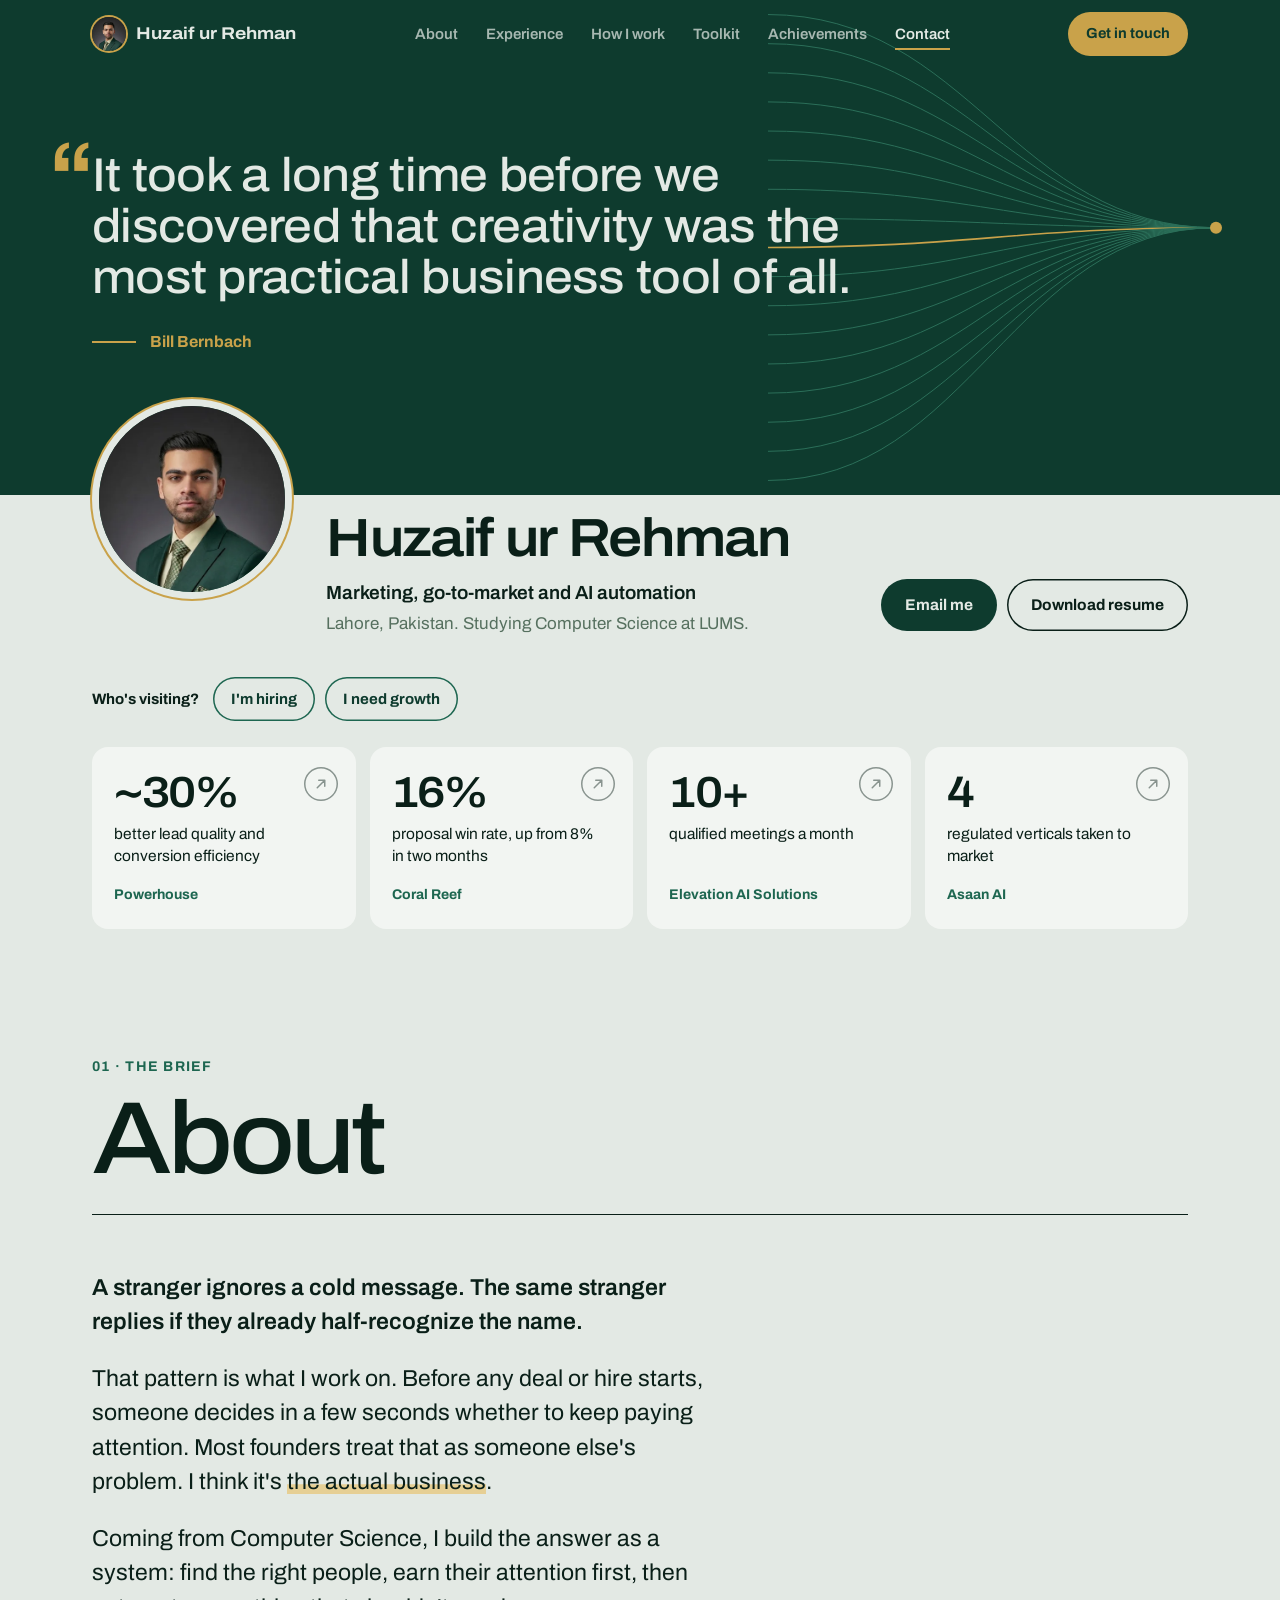
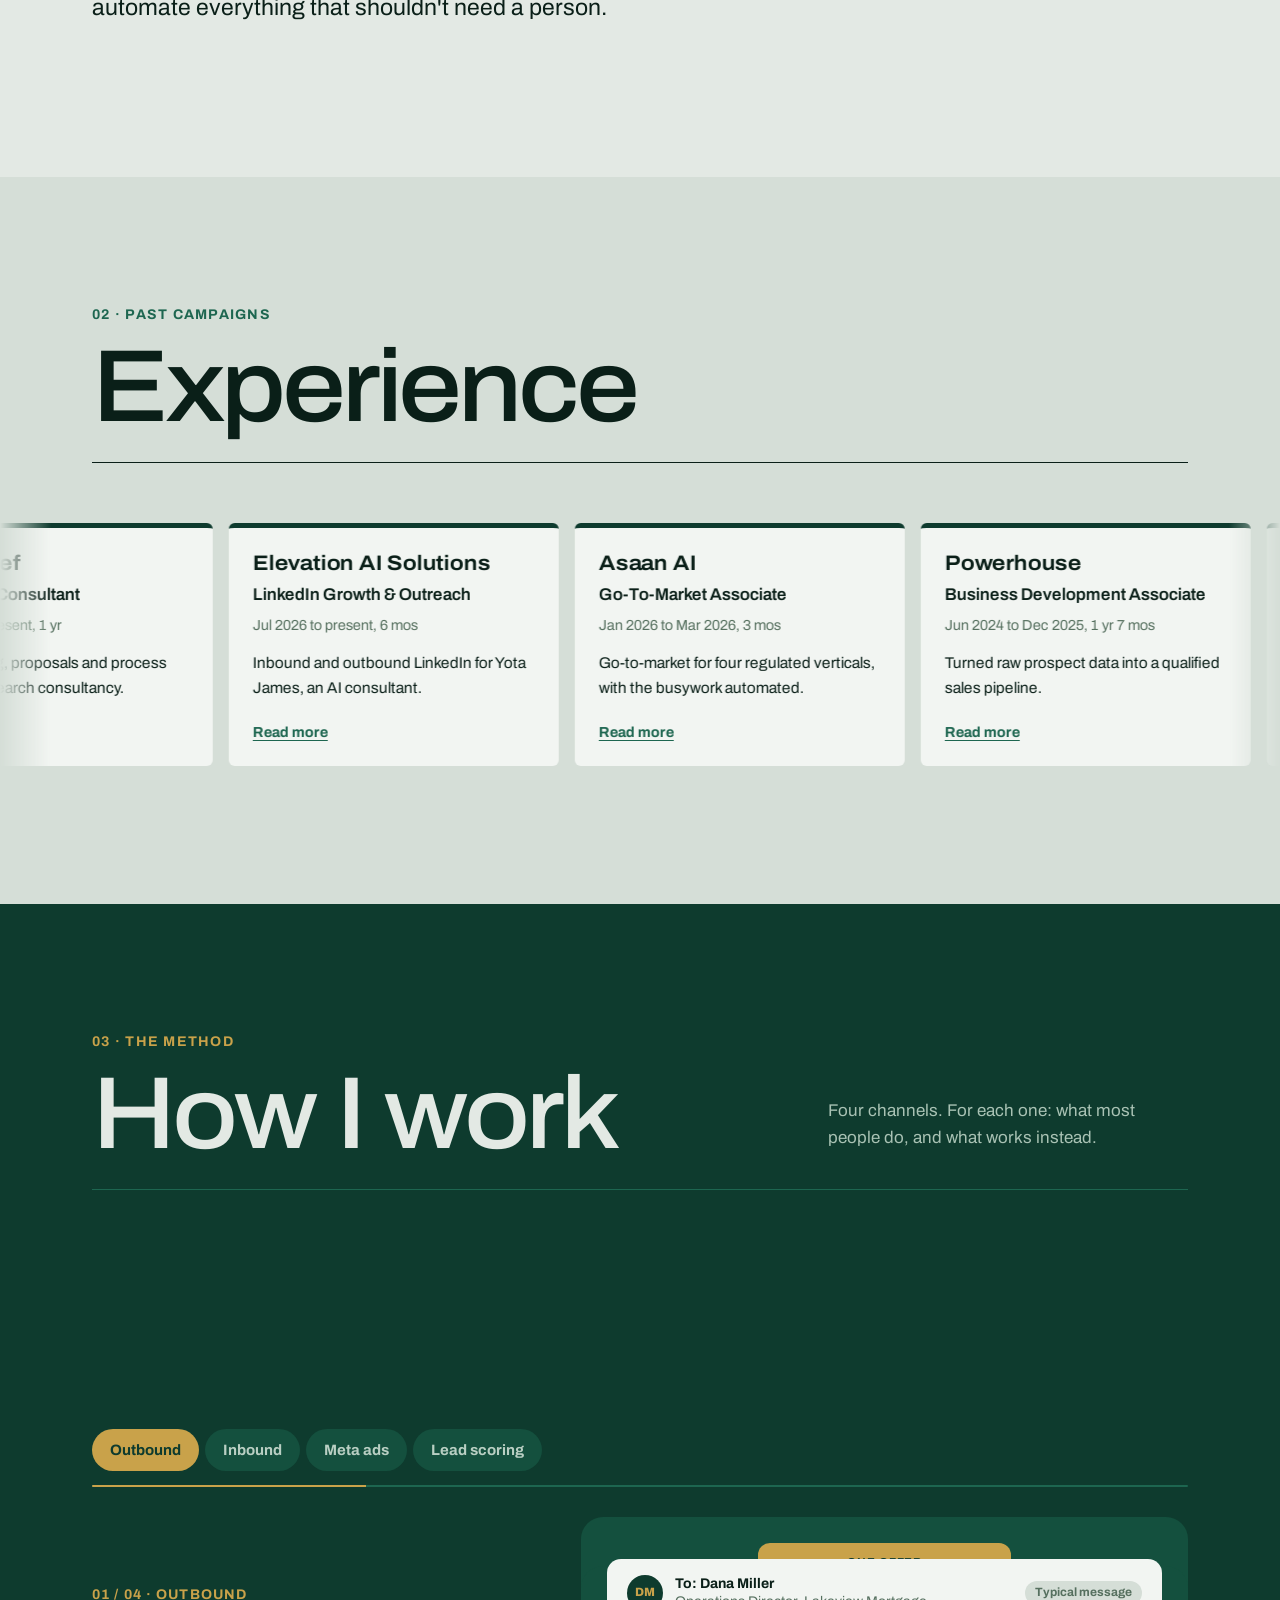
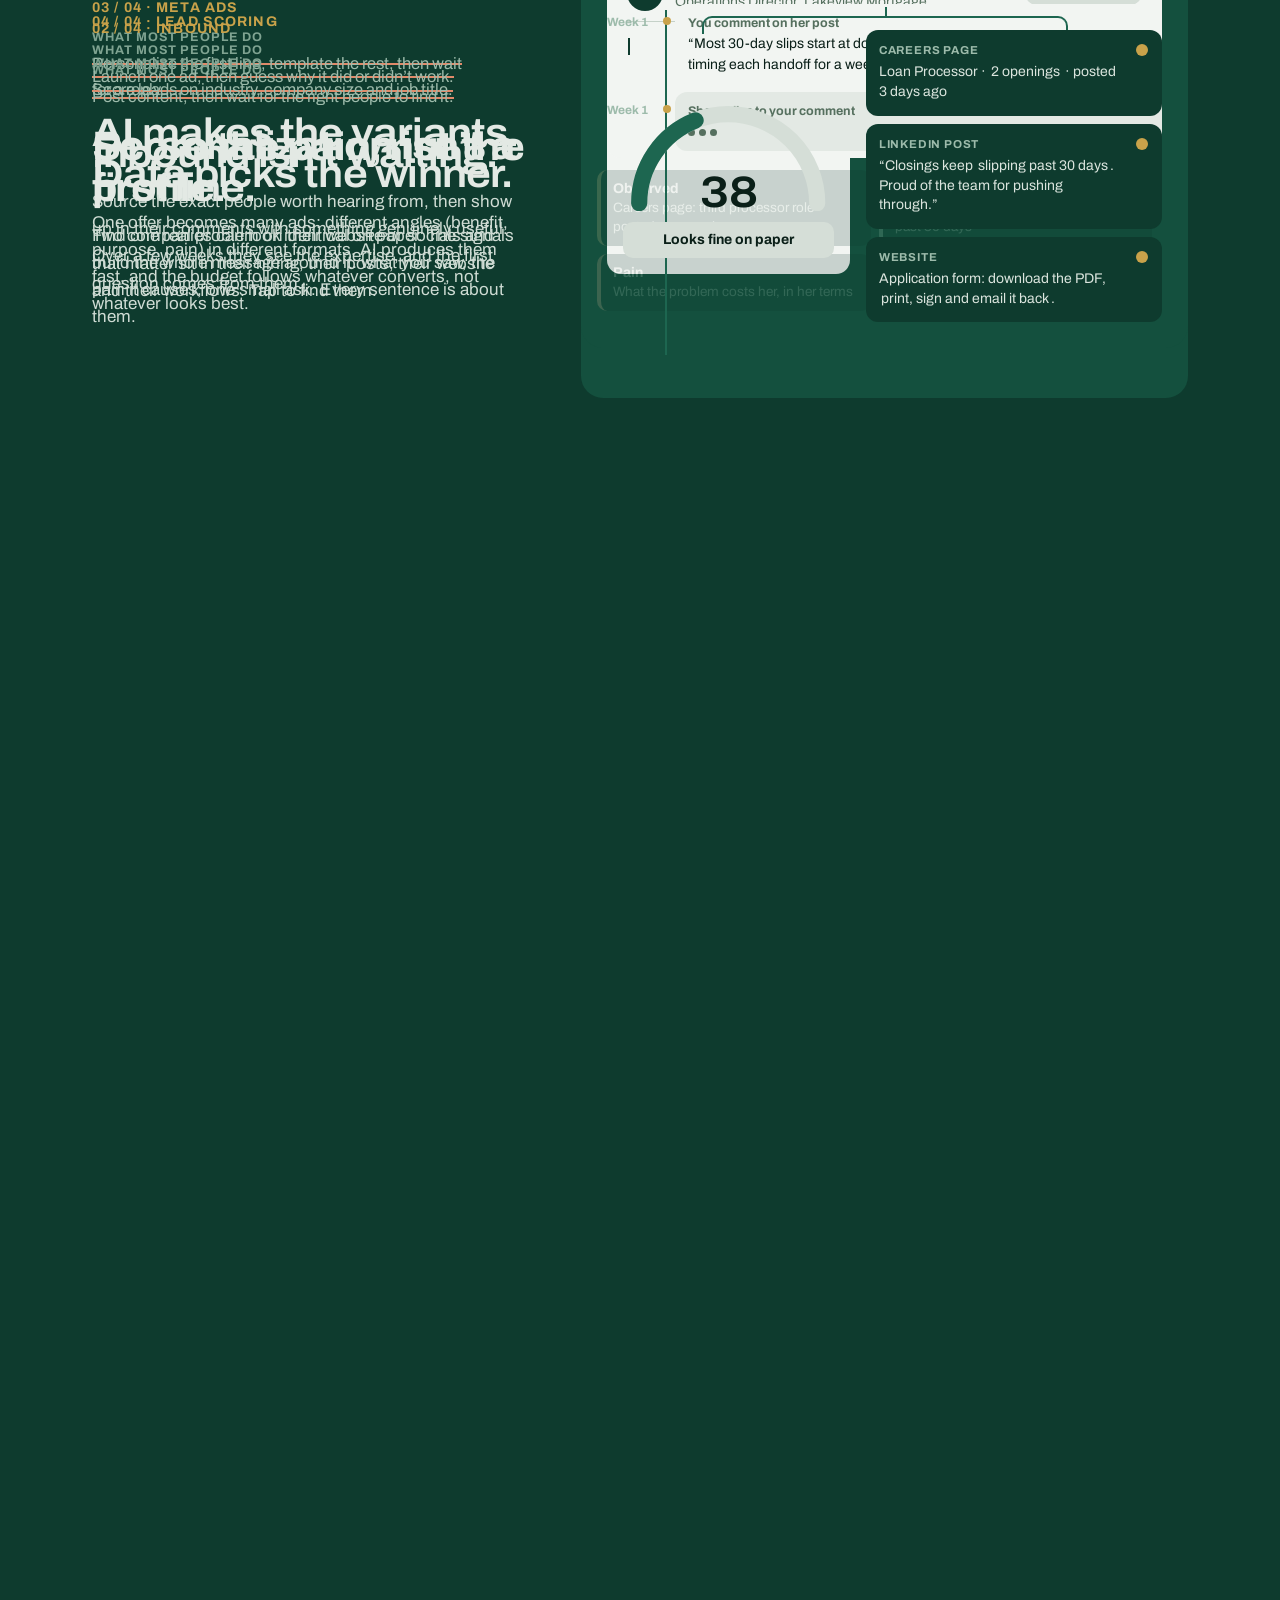
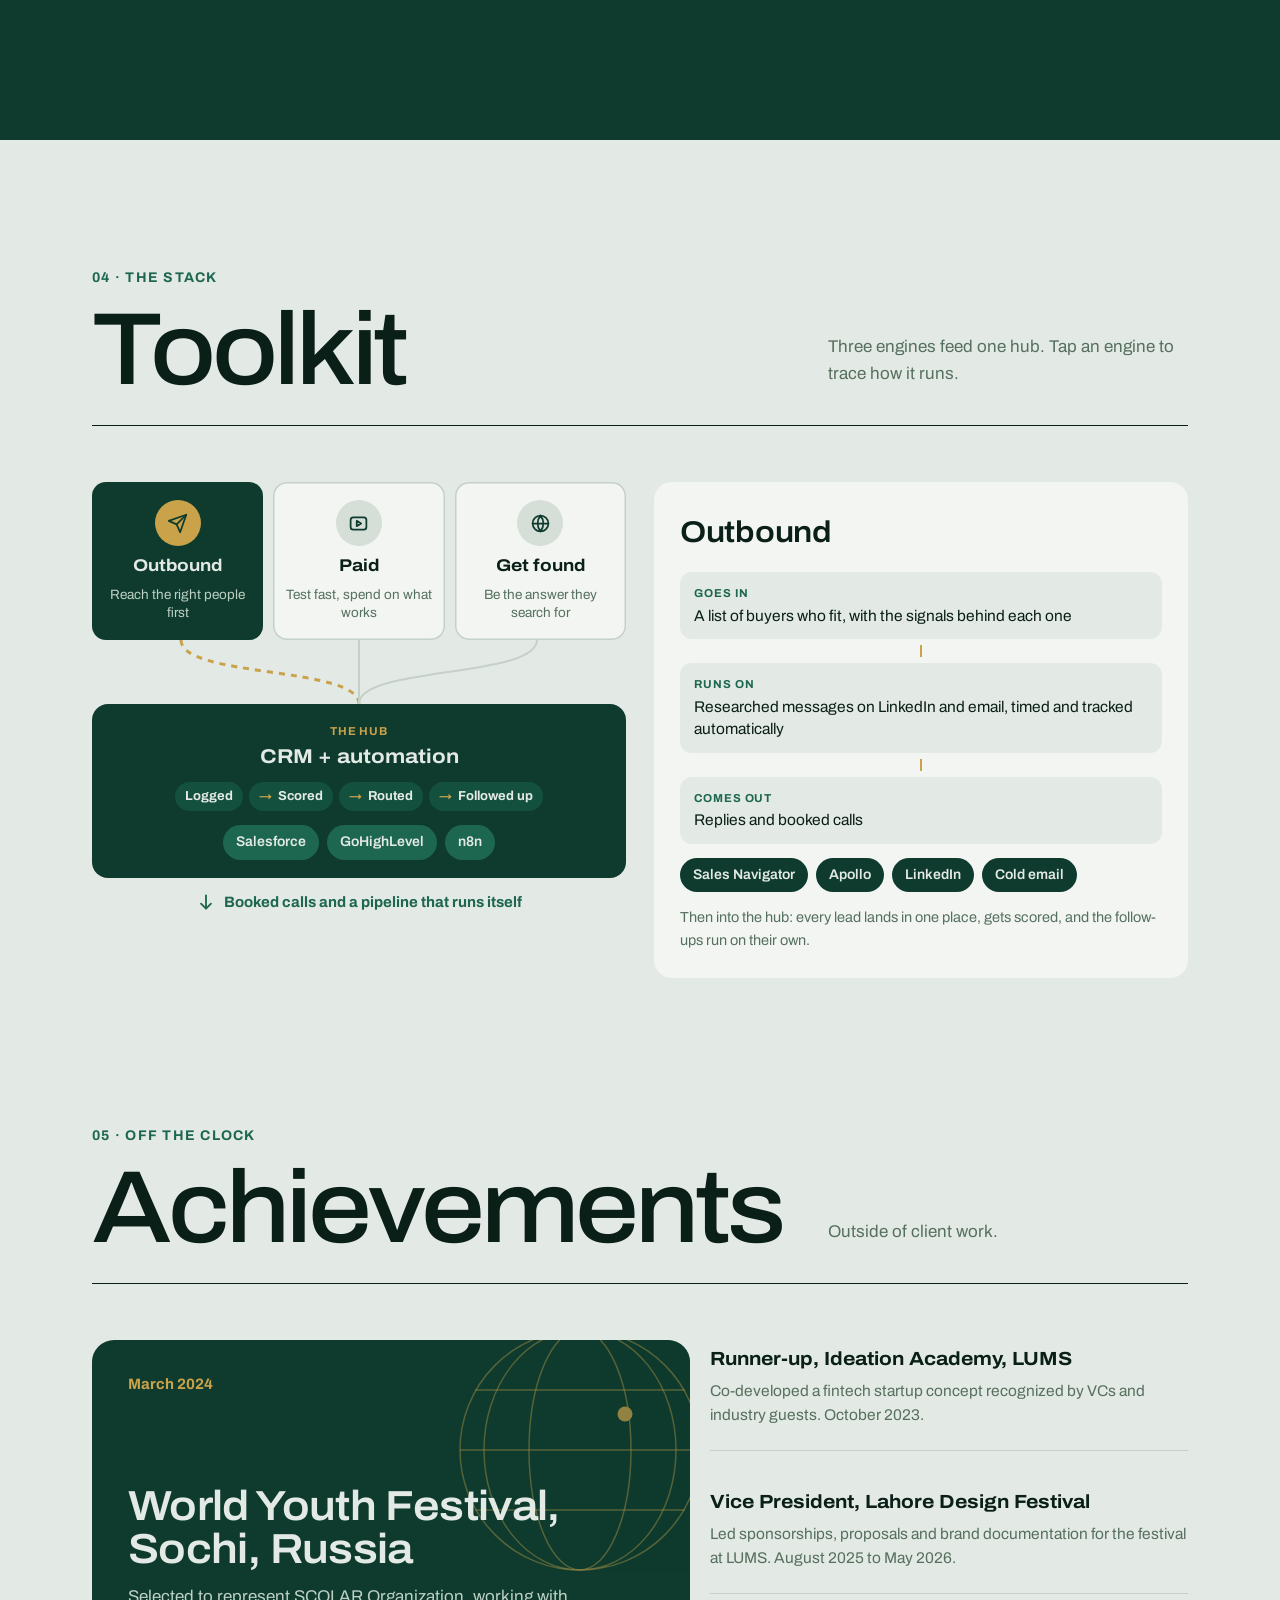
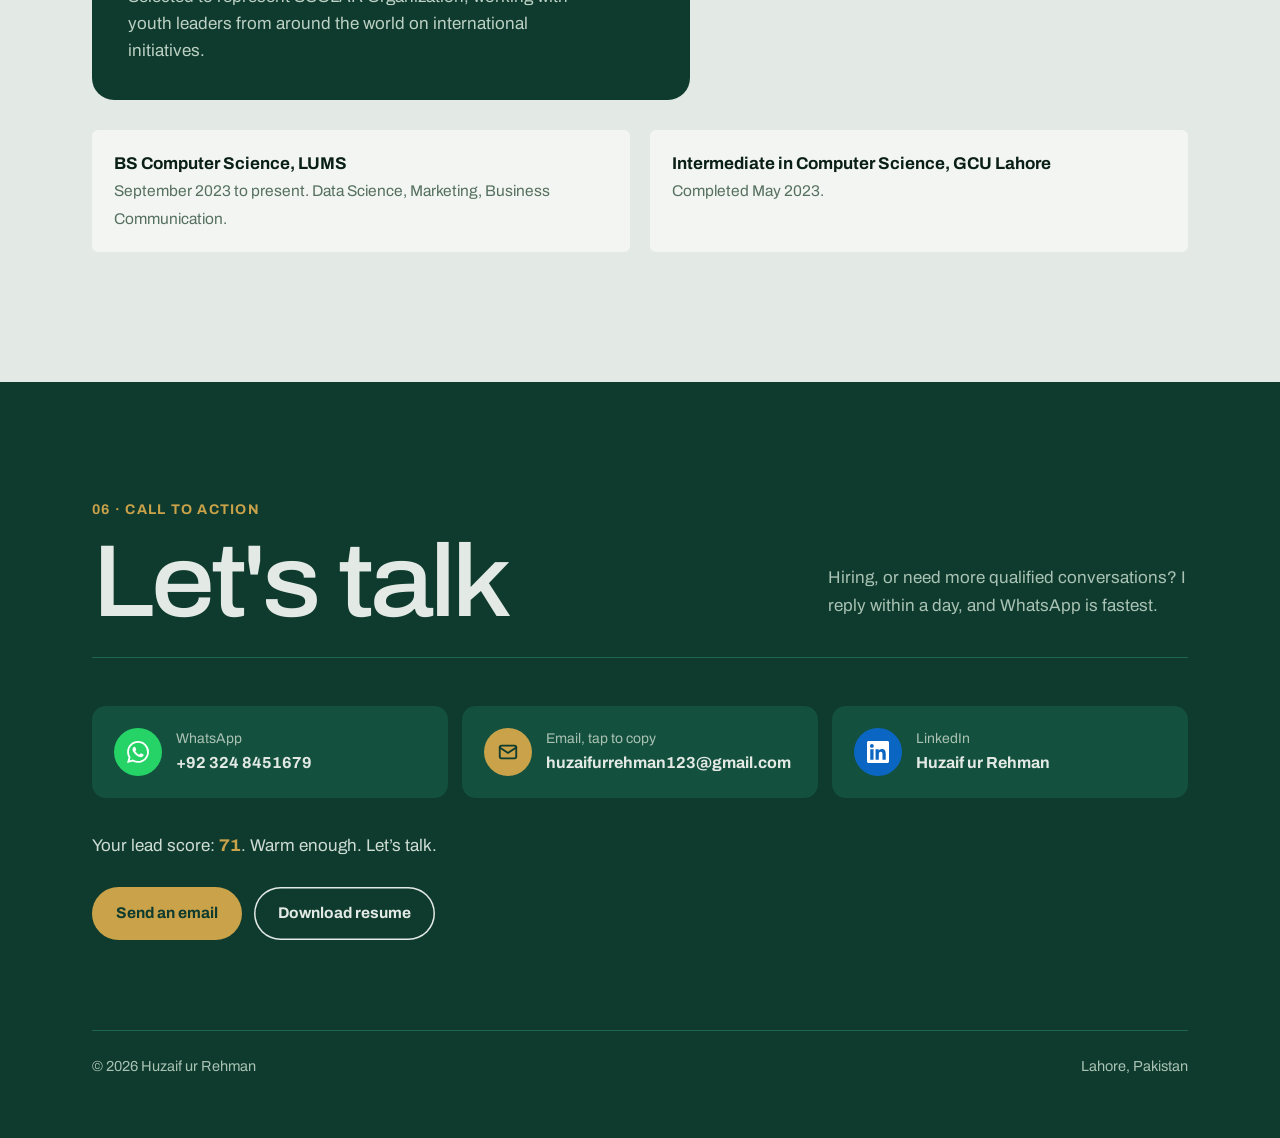
==== commit 07f7815b: "Mobile and tablet polish: exact panel snapping, no skipped panel on entry, fit checks Co-Authored-By" ====
--- a/index.html
+++ b/index.html
@@ -19,7 +19,7 @@
 <link rel="icon" href="assets/favicon.png">
 <link rel="apple-touch-icon" href="assets/favicon.png">
 <link rel="preload" href="assets/fonts/archivo.woff2" as="font" type="font/woff2" crossorigin>
-<link rel="stylesheet" href="assets/site.css?v=826391">
+<link rel="stylesheet" href="assets/site.css?v=827966">
 <script type="application/ld+json">{"@context":"https://schema.org","@graph":[{"@type":"Person","@id":"https://huzaifurrehman.vercel.app/#me","name":"Huzaif ur Rehman","url":"https://huzaifurrehman.vercel.app/","image":"https://huzaifurrehman.vercel.app/assets/photo.webp","jobTitle":"Marketing and go-to-market","description":"Marketing, go-to-market and AI automation: outbound and inbound LinkedIn, Meta ads, lead scoring and pipeline automation.","email":"mailto:huzaifurrehman123@gmail.com","telephone":"+923248451679","address":{"@type":"PostalAddress","addressLocality":"Lahore","addressCountry":"PK"},"alumniOf":[{"@type":"CollegeOrUniversity","name":"Lahore University of Management Sciences (LUMS)"},{"@type":"CollegeOrUniversity","name":"Government College University, Lahore"}],"knowsAbout":["Go-to-market strategy","Demand generation","Lead generation","Lead scoring","ICP definition","Marketing automation","n8n","Salesforce","Apollo","GoHighLevel","LinkedIn Sales Navigator","Meta Ads","SEO","Generative engine optimization"],"sameAs":["https://www.linkedin.com/in/huzaif-ur-rehman-633692287"]},{"@type":"ProfilePage","@id":"https://huzaifurrehman.vercel.app/#page","url":"https://huzaifurrehman.vercel.app/","name":"Huzaif ur Rehman | Marketing, go-to-market and AI automation","mainEntity":{"@id":"https://huzaifurrehman.vercel.app/#me"}}]}</script>
 </head>
 <body>
@@ -204,7 +204,7 @@
 </div>
 <div class="toast" id="toast" role="status">Email copied</div>
 
-<script src="assets/data.js?v=826391" defer></script>
-<script src="assets/site.js?v=826391" defer></script>
+<script src="assets/data.js?v=827966" defer></script>
+<script src="assets/site.js?v=827966" defer></script>
 </body>
 </html>
--- a/assets/site.css
+++ b/assets/site.css
@@ -239,10 +239,11 @@
 .sbar i{position:absolute;inset:0;background:var(--brass);transform-origin:0 50%;transform:scaleX(0)}
 .how:not(.pinned) .steps{display:none}
 .panels{display:grid}
-.mp{display:grid;grid-template-columns:5fr 7fr;gap:56px;align-items:center}
+.mp{display:grid;grid-template-columns:5fr 7fr;gap:56px;align-items:center;align-content:center}
 .how:not(.pinned) .mp+.mp{margin-top:80px;padding-top:80px;border-top:1px solid var(--green3)}
 .how.pinned .pin{height:400vh;height:400svh}
-.how.pinned .pin-in{position:sticky;top:0;height:100vh;height:100svh;display:flex;align-items:center;padding:84px 0 18px;overflow:hidden}
+.how.pinned .pin-in{position:sticky;top:0;height:100vh;height:100svh;display:flex;flex-direction:column;padding:84px 0 18px;overflow:hidden}
+.how.pinned .pin-in .wrap{margin-block:auto}
 .how.pinned .pin-in .wrap{width:100%}
 .how.pinned .mp{grid-area:1/1;opacity:0;visibility:hidden;transform:translateY(28px);transition:opacity .45s var(--ease),transform .45s var(--ease),visibility 0s .45s}
 .how.pinned .mp.on{opacity:1;visibility:visible;transform:none;transition:opacity .45s var(--ease),transform .45s var(--ease)}
@@ -515,3 +516,9 @@
   .how.tight3 .mp{gap:10px}
 }
 @media (max-width:640px){.msg-h div span{display:none}.msg-h .mode{font-size:11px;padding:3px 9px}}
+@media (max-width:640px){
+  .how.tight3 .pin-in{padding:70px 0 6px}
+  .how.tight3 .steps{margin-bottom:8px;padding-bottom:8px}
+  .how.tight3 .mfig{padding:10px}
+  .how.tight3 .ads6 .ad{min-height:70px;padding:7px}
+}
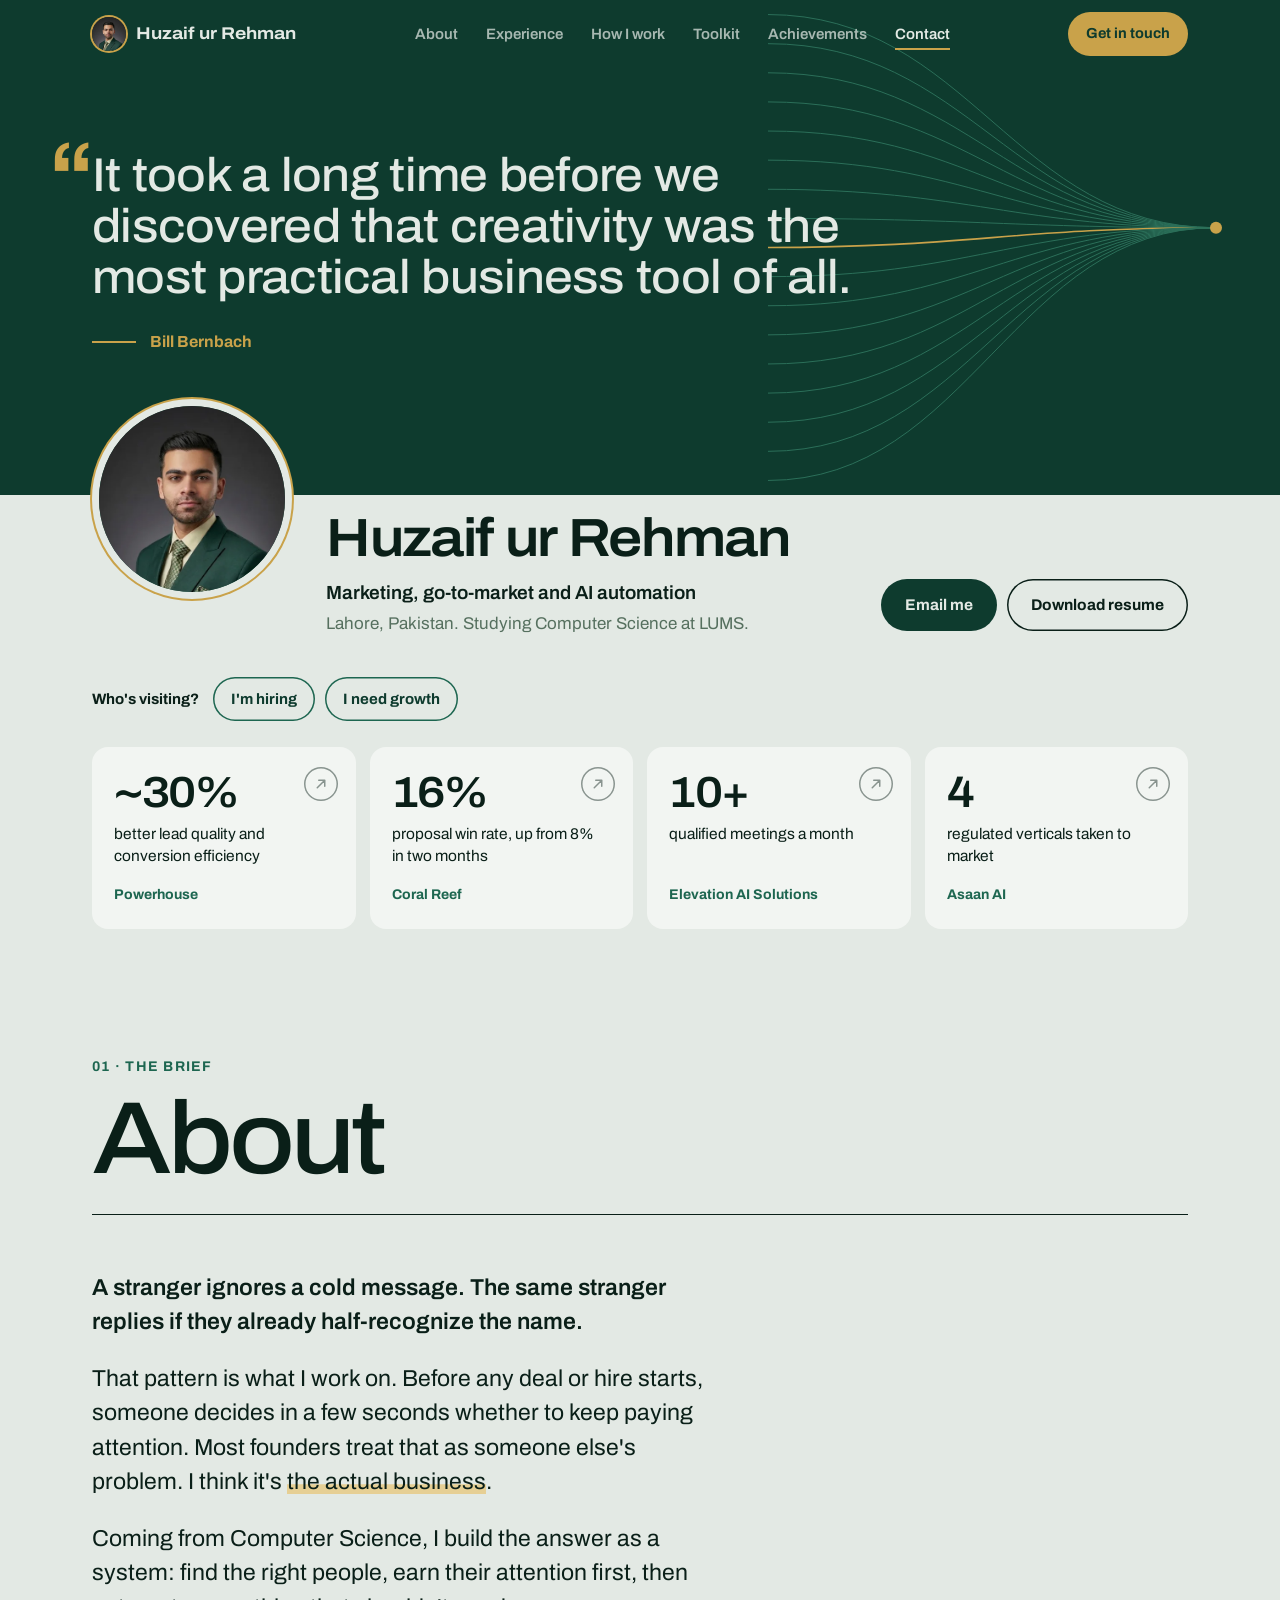
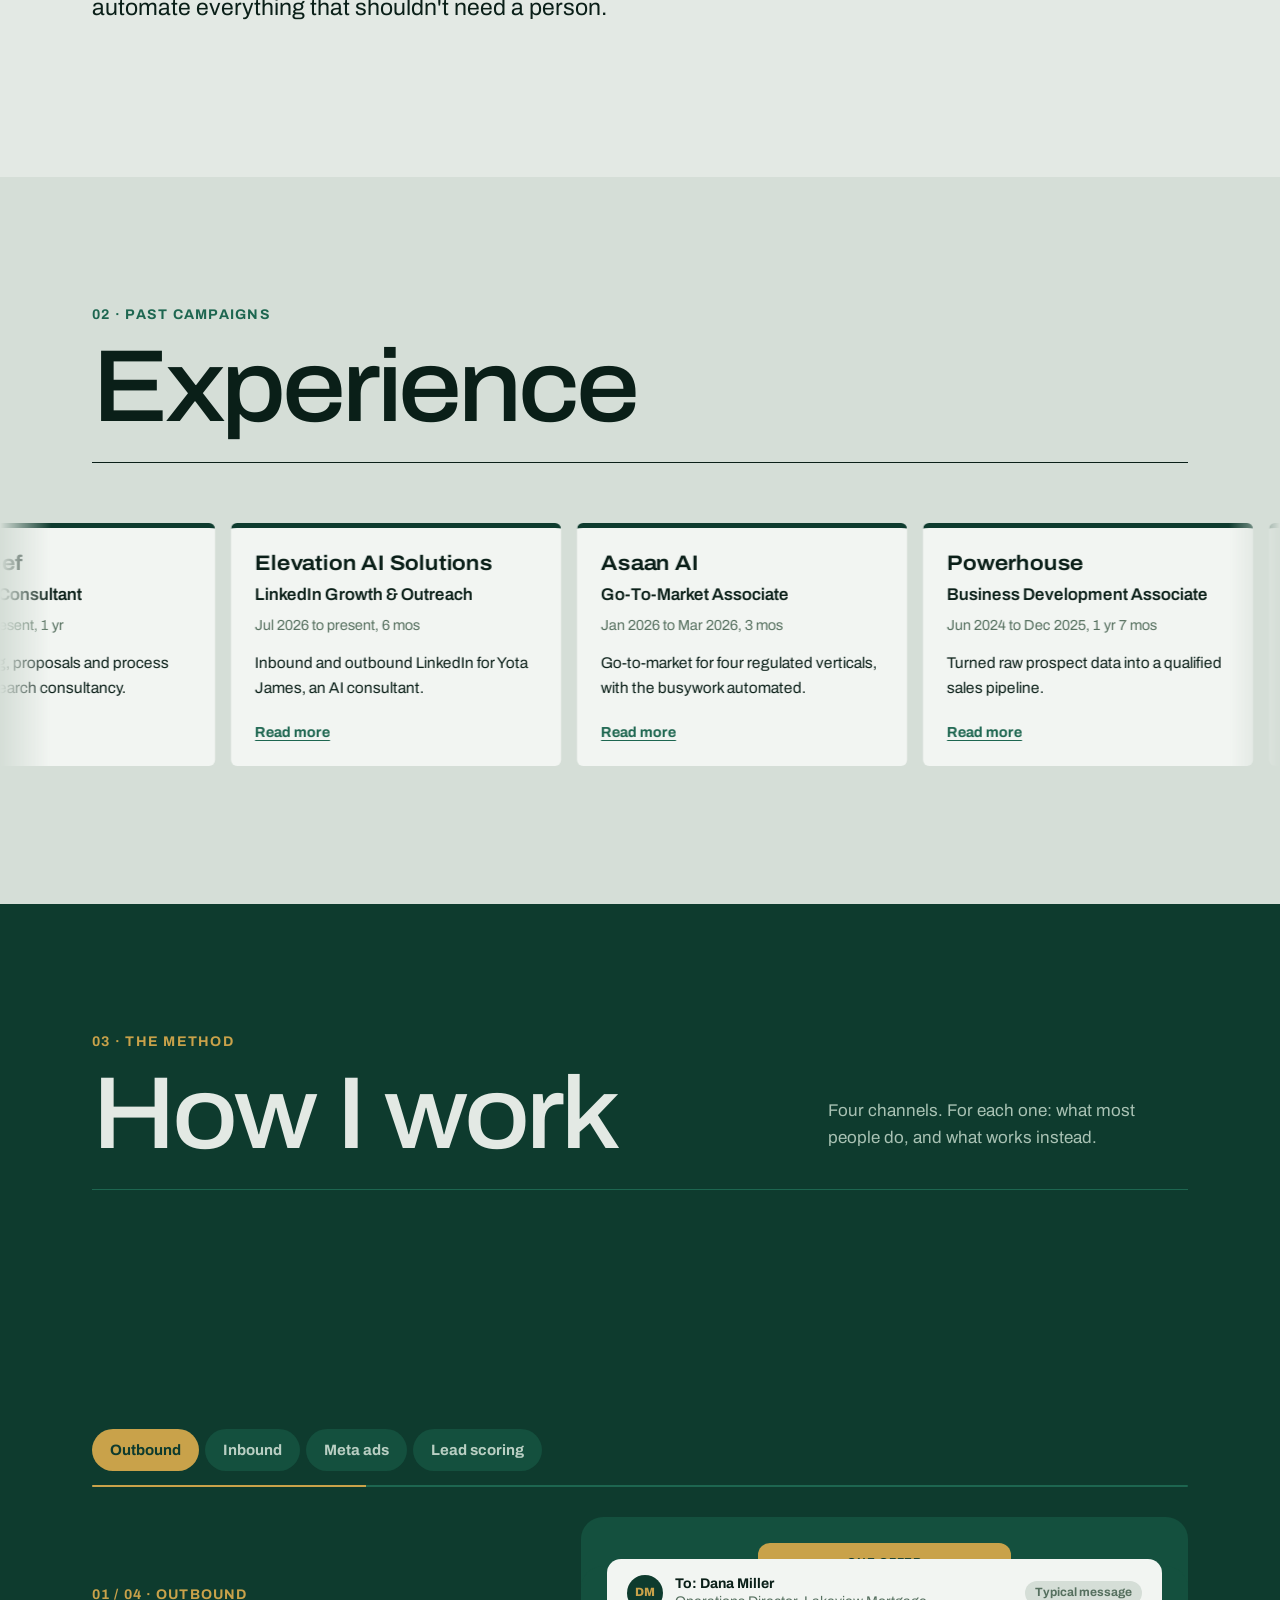
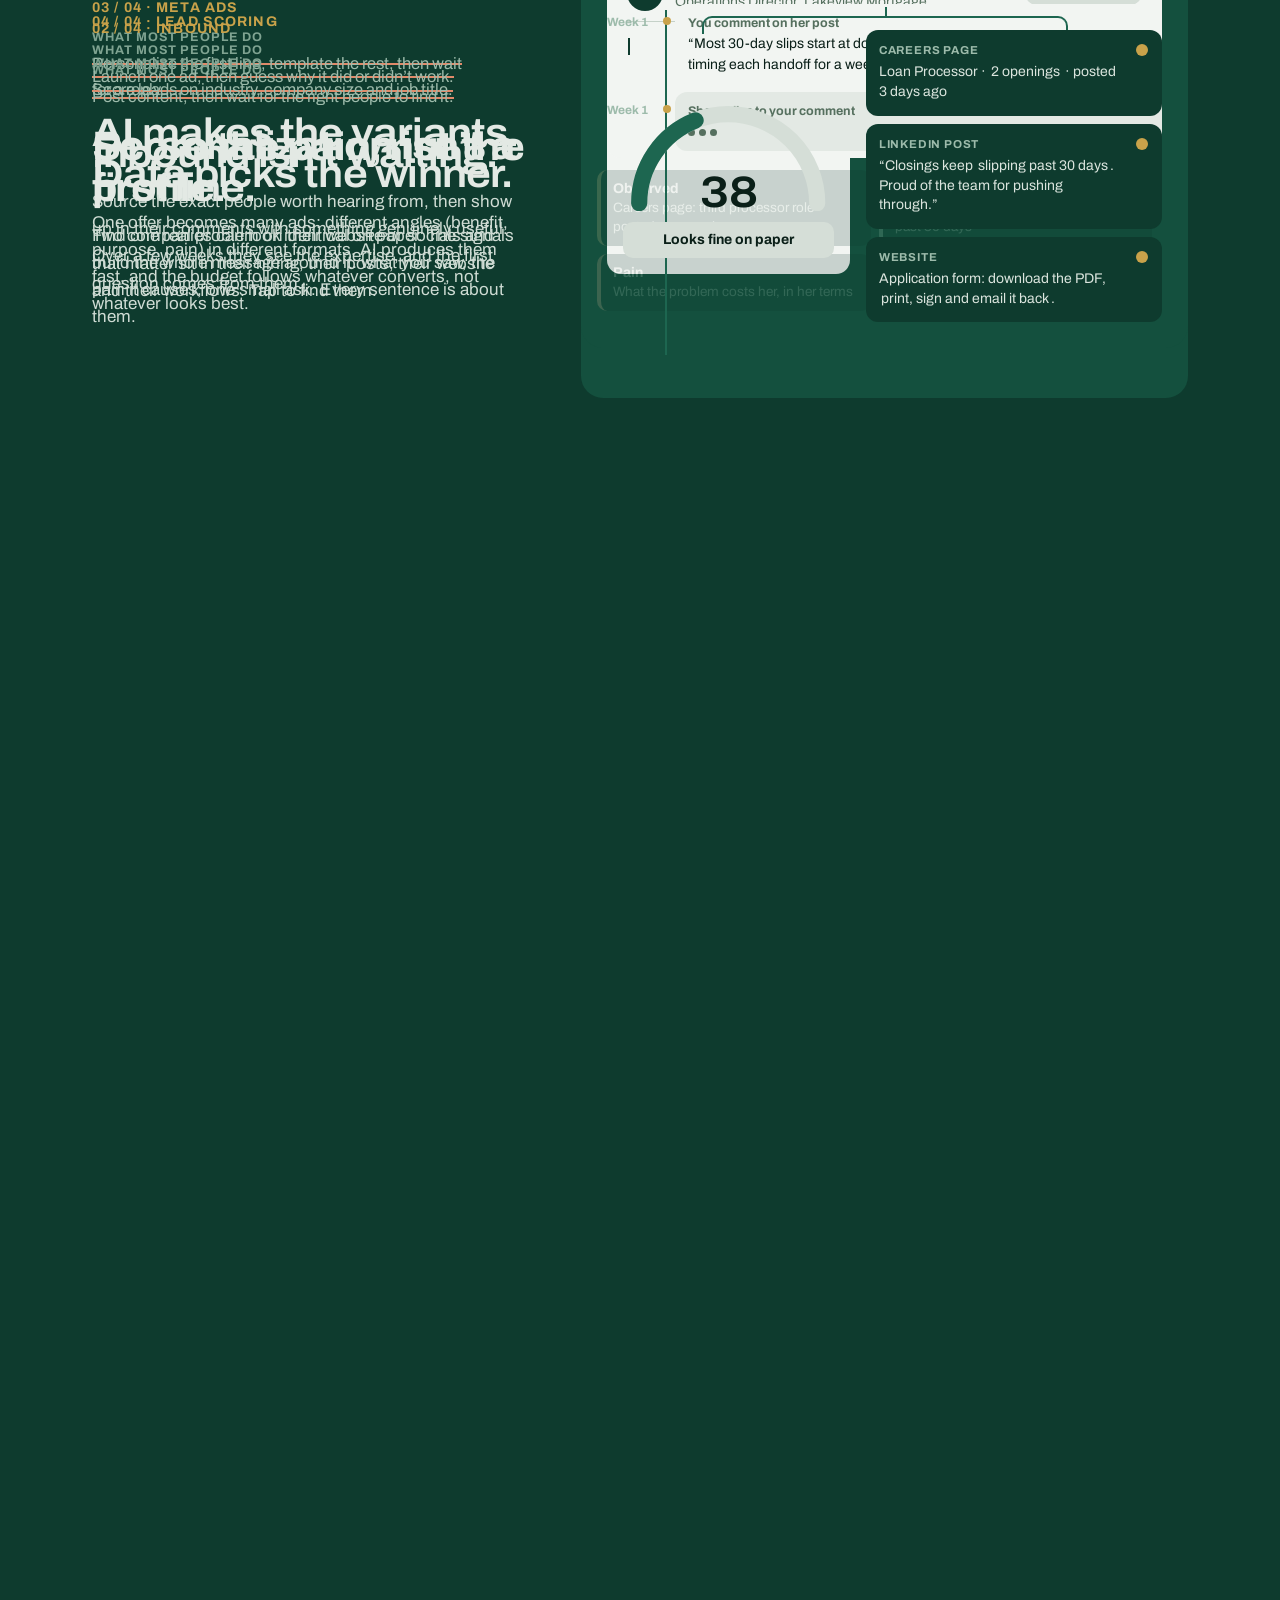
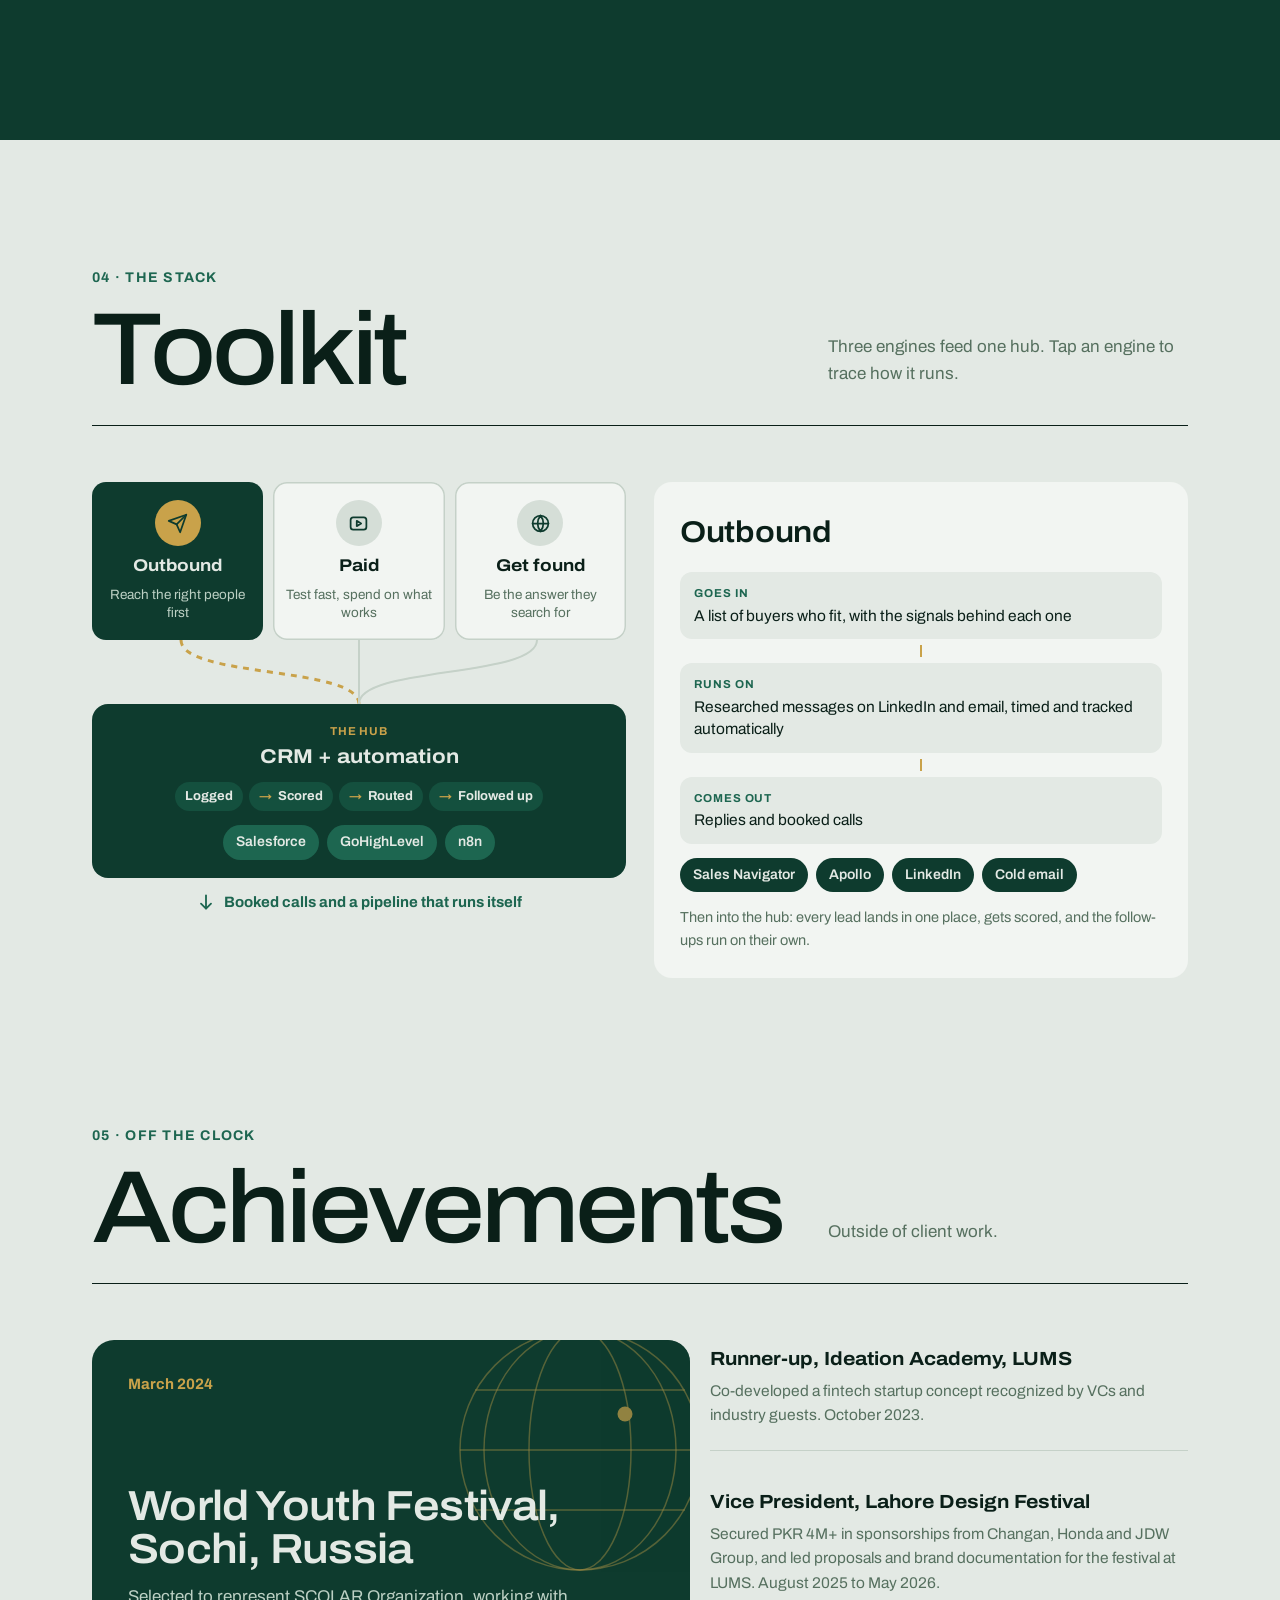
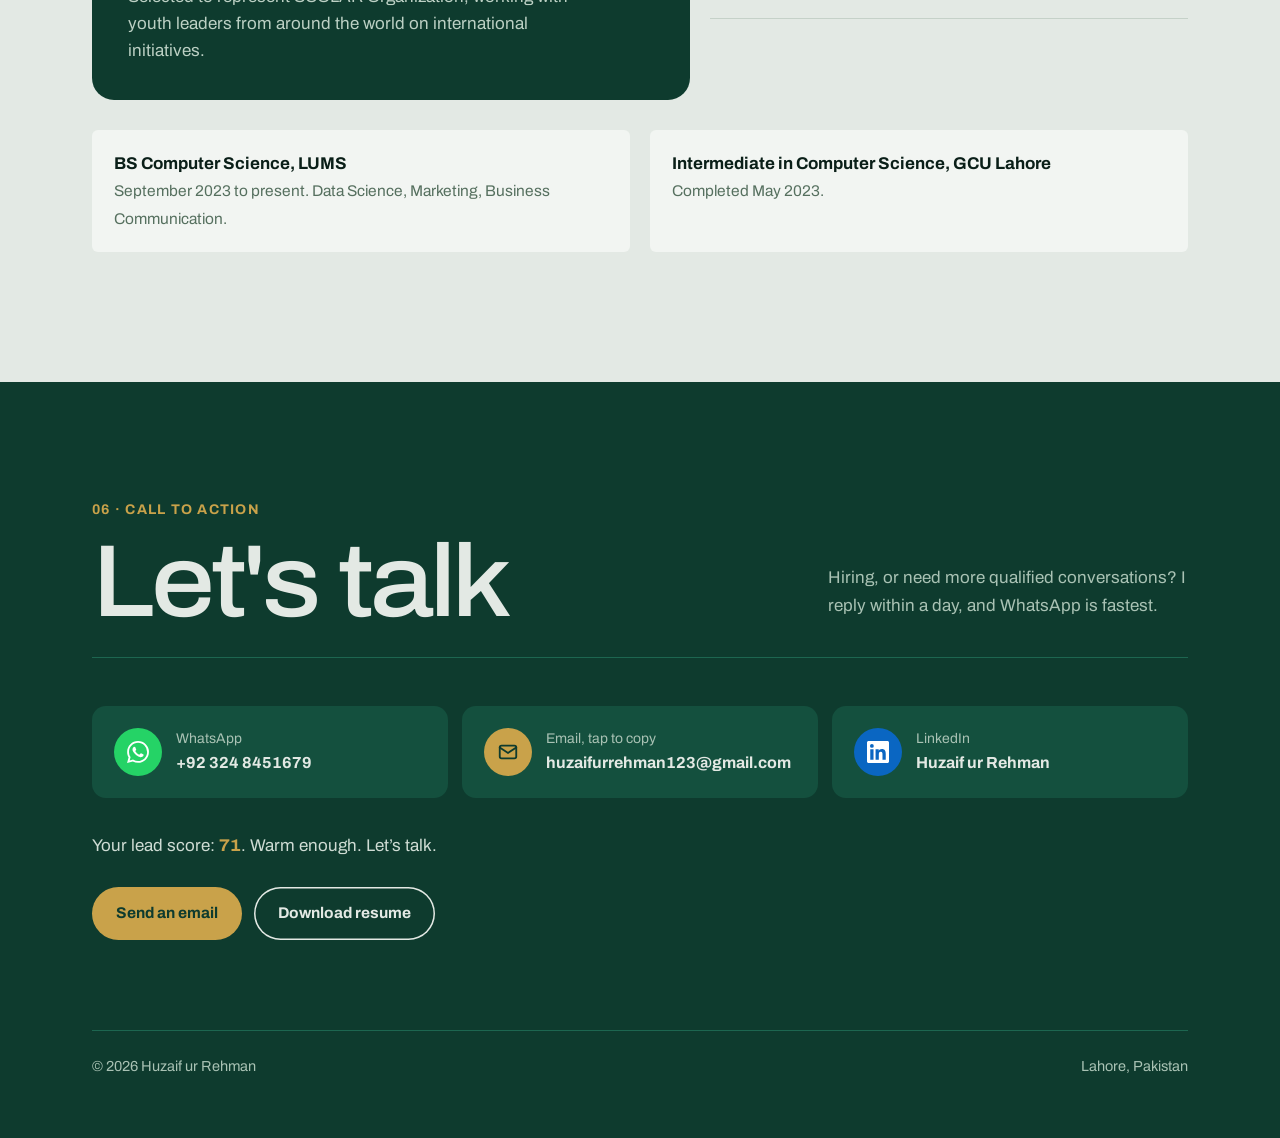
==== commit 35272ef0: "Resume: Coral Reef win rate 16%; site: PKR 4M+ LDF sponsorships Co-Authored-By: Claude Opus 5.5 <nor" ====
--- a/index.html
+++ b/index.html
@@ -19,7 +19,7 @@
 <link rel="icon" href="assets/favicon.png">
 <link rel="apple-touch-icon" href="assets/favicon.png">
 <link rel="preload" href="assets/fonts/archivo.woff2" as="font" type="font/woff2" crossorigin>
-<link rel="stylesheet" href="assets/site.css?v=827966">
+<link rel="stylesheet" href="assets/site.css?v=829232">
 <script type="application/ld+json">{"@context":"https://schema.org","@graph":[{"@type":"Person","@id":"https://huzaifurrehman.vercel.app/#me","name":"Huzaif ur Rehman","url":"https://huzaifurrehman.vercel.app/","image":"https://huzaifurrehman.vercel.app/assets/photo.webp","jobTitle":"Marketing and go-to-market","description":"Marketing, go-to-market and AI automation: outbound and inbound LinkedIn, Meta ads, lead scoring and pipeline automation.","email":"mailto:huzaifurrehman123@gmail.com","telephone":"+923248451679","address":{"@type":"PostalAddress","addressLocality":"Lahore","addressCountry":"PK"},"alumniOf":[{"@type":"CollegeOrUniversity","name":"Lahore University of Management Sciences (LUMS)"},{"@type":"CollegeOrUniversity","name":"Government College University, Lahore"}],"knowsAbout":["Go-to-market strategy","Demand generation","Lead generation","Lead scoring","ICP definition","Marketing automation","n8n","Salesforce","Apollo","GoHighLevel","LinkedIn Sales Navigator","Meta Ads","SEO","Generative engine optimization"],"sameAs":["https://www.linkedin.com/in/huzaif-ur-rehman-633692287"]},{"@type":"ProfilePage","@id":"https://huzaifurrehman.vercel.app/#page","url":"https://huzaifurrehman.vercel.app/","name":"Huzaif ur Rehman | Marketing, go-to-market and AI automation","mainEntity":{"@id":"https://huzaifurrehman.vercel.app/#me"}}]}</script>
 </head>
 <body>
@@ -173,7 +173,7 @@
       </div>
       <div class="alist">
         <div><b>Runner-up, Ideation Academy, LUMS</b><span>Co-developed a fintech startup concept recognized by VCs and industry guests. October 2023.</span></div>
-        <div><b>Vice President, Lahore Design Festival</b><span>Led sponsorships, proposals and brand documentation for the festival at LUMS. August 2025 to May 2026.</span></div>
+        <div><b>Vice President, Lahore Design Festival</b><span>Secured PKR 4M+ in sponsorships from Changan, Honda and JDW Group, and led proposals and brand documentation for the festival at LUMS. August 2025 to May 2026.</span></div>
       </div>
     </div>
     <div class="edu">
@@ -204,7 +204,7 @@
 </div>
 <div class="toast" id="toast" role="status">Email copied</div>
 
-<script src="assets/data.js?v=827966" defer></script>
-<script src="assets/site.js?v=827966" defer></script>
+<script src="assets/data.js?v=829232" defer></script>
+<script src="assets/site.js?v=829232" defer></script>
 </body>
 </html>
